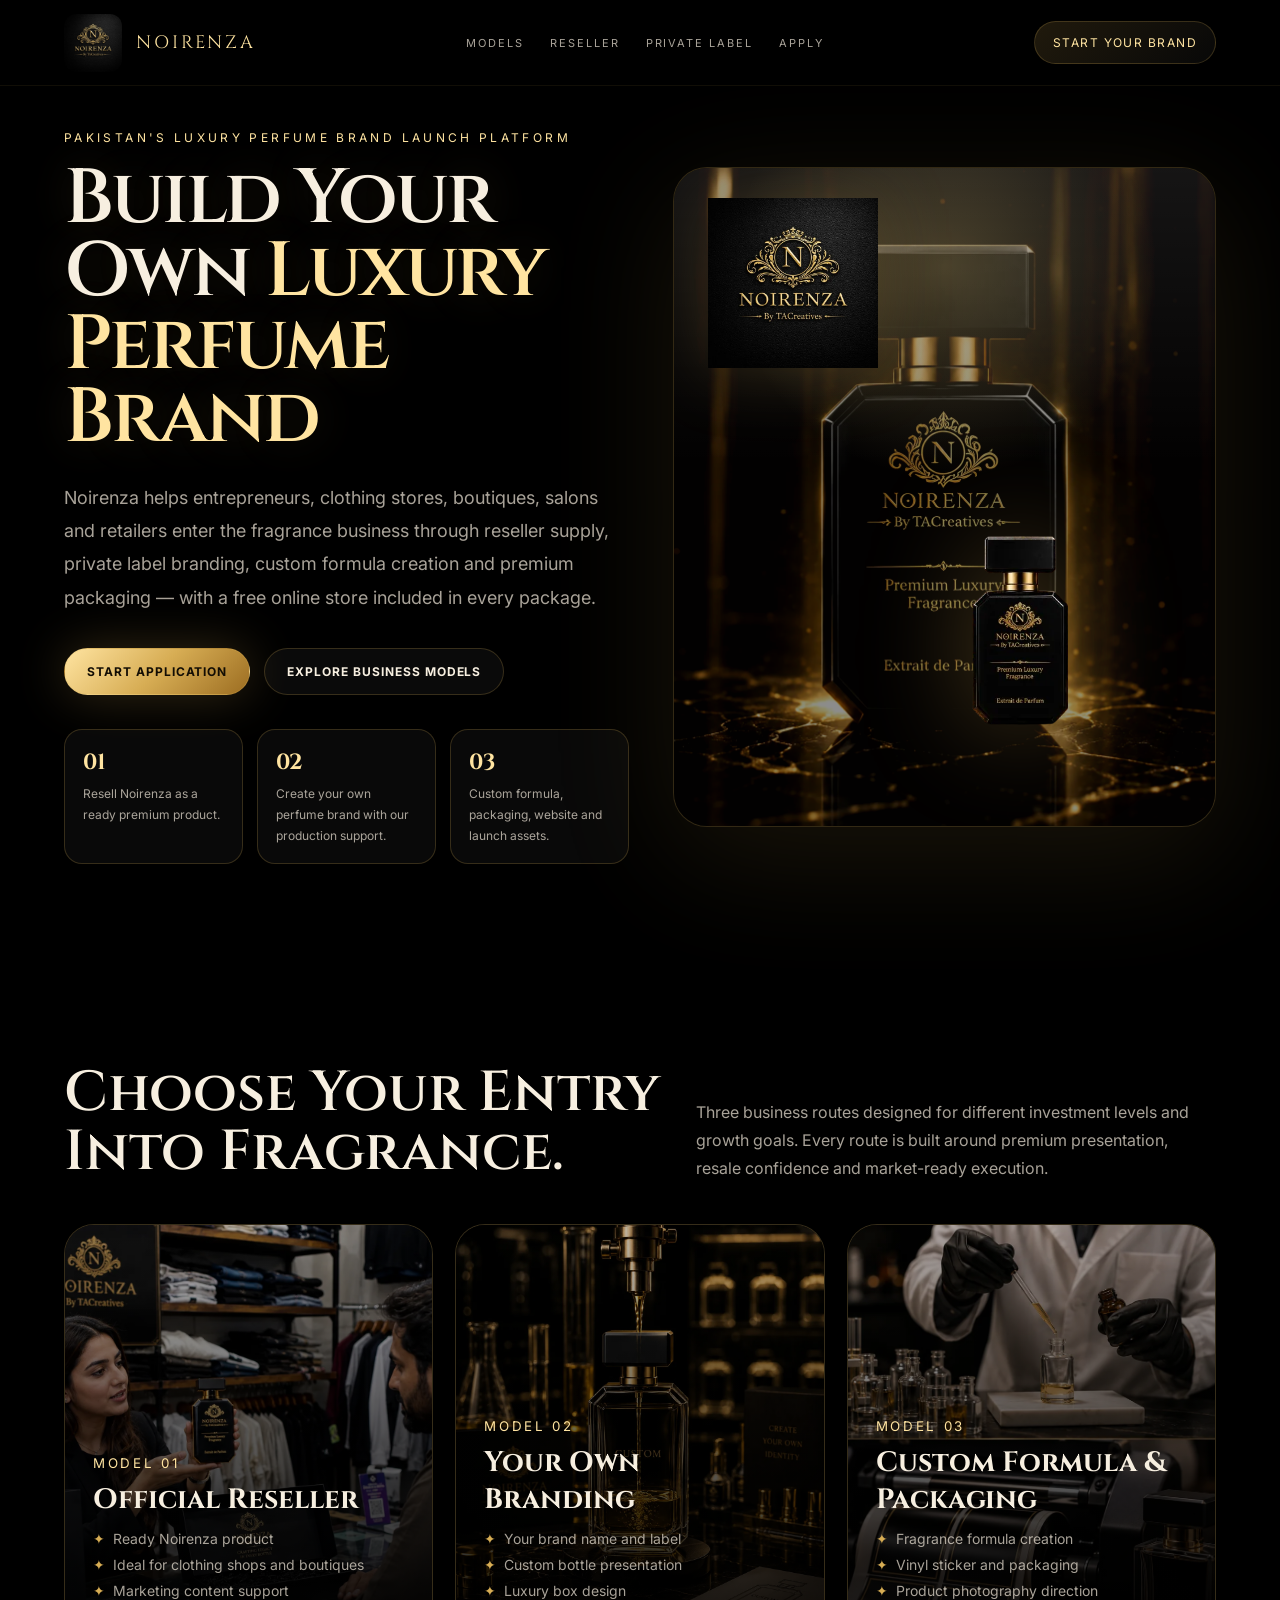
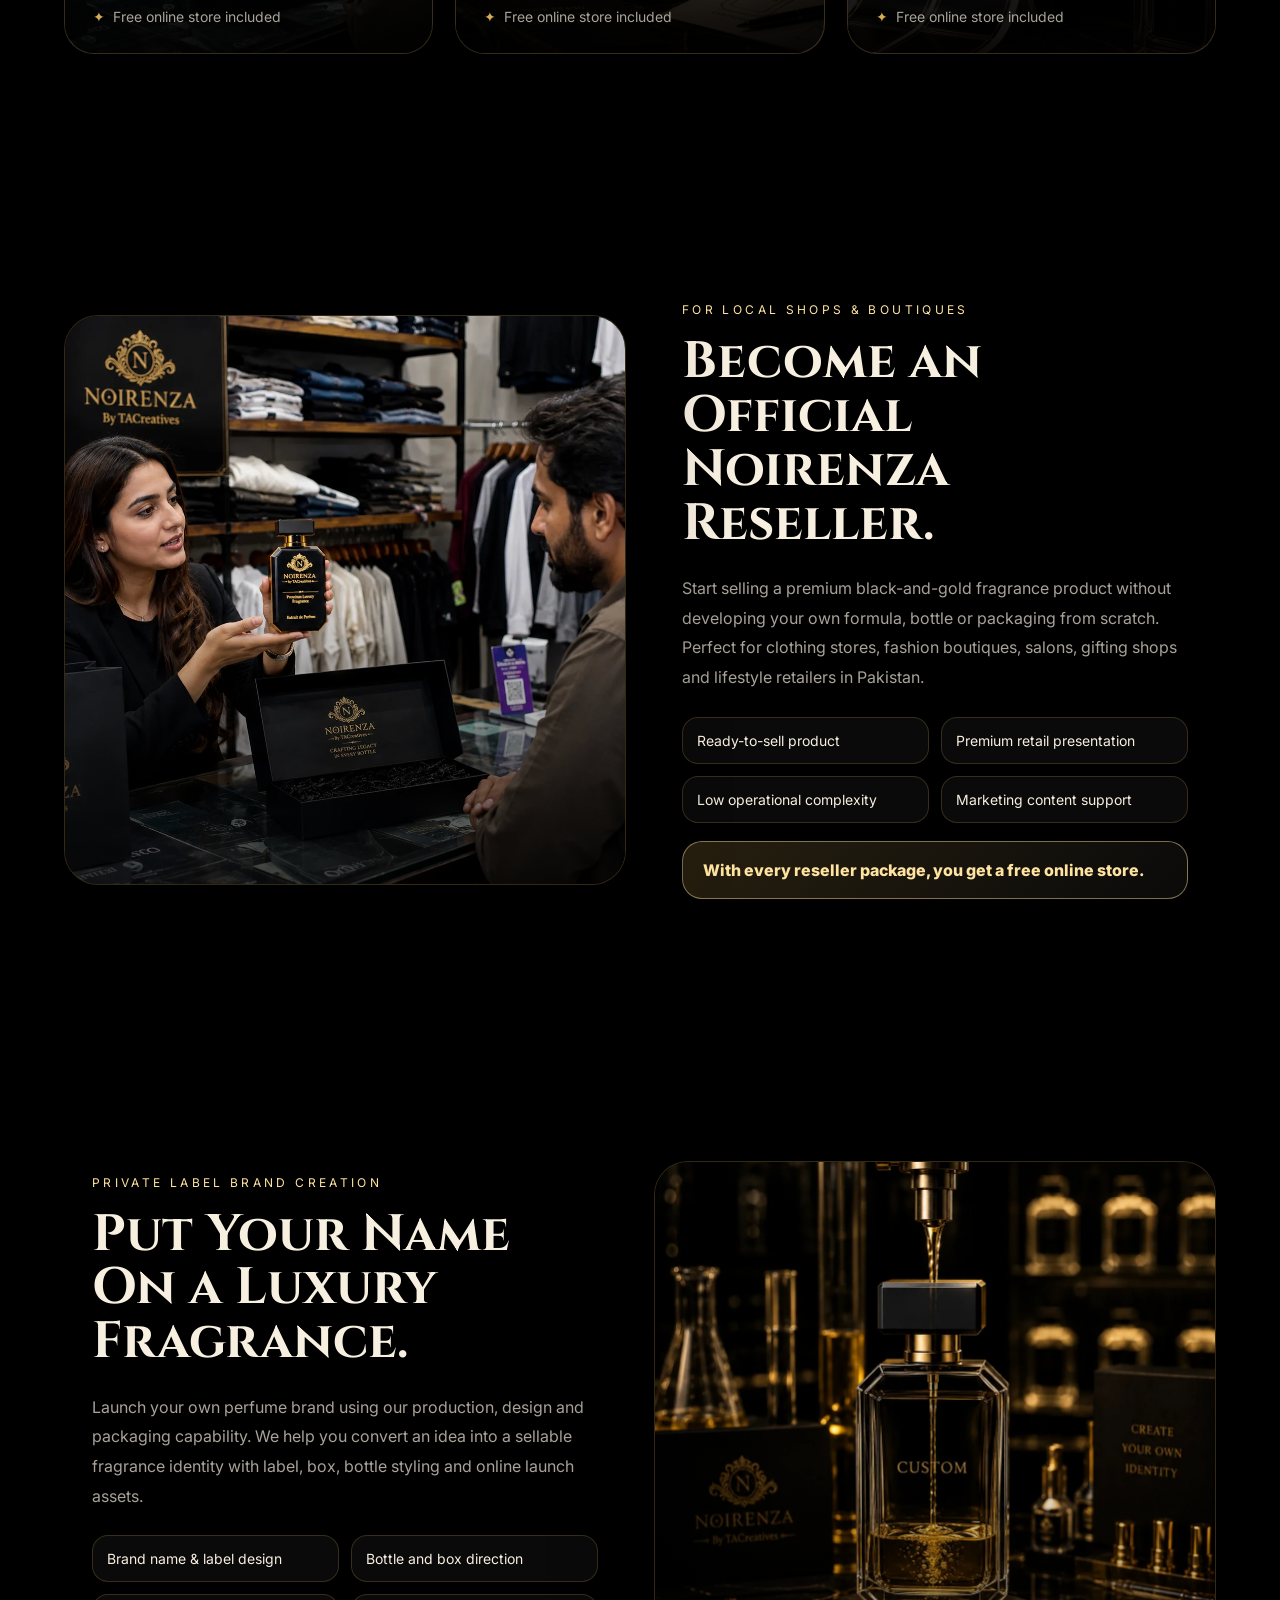
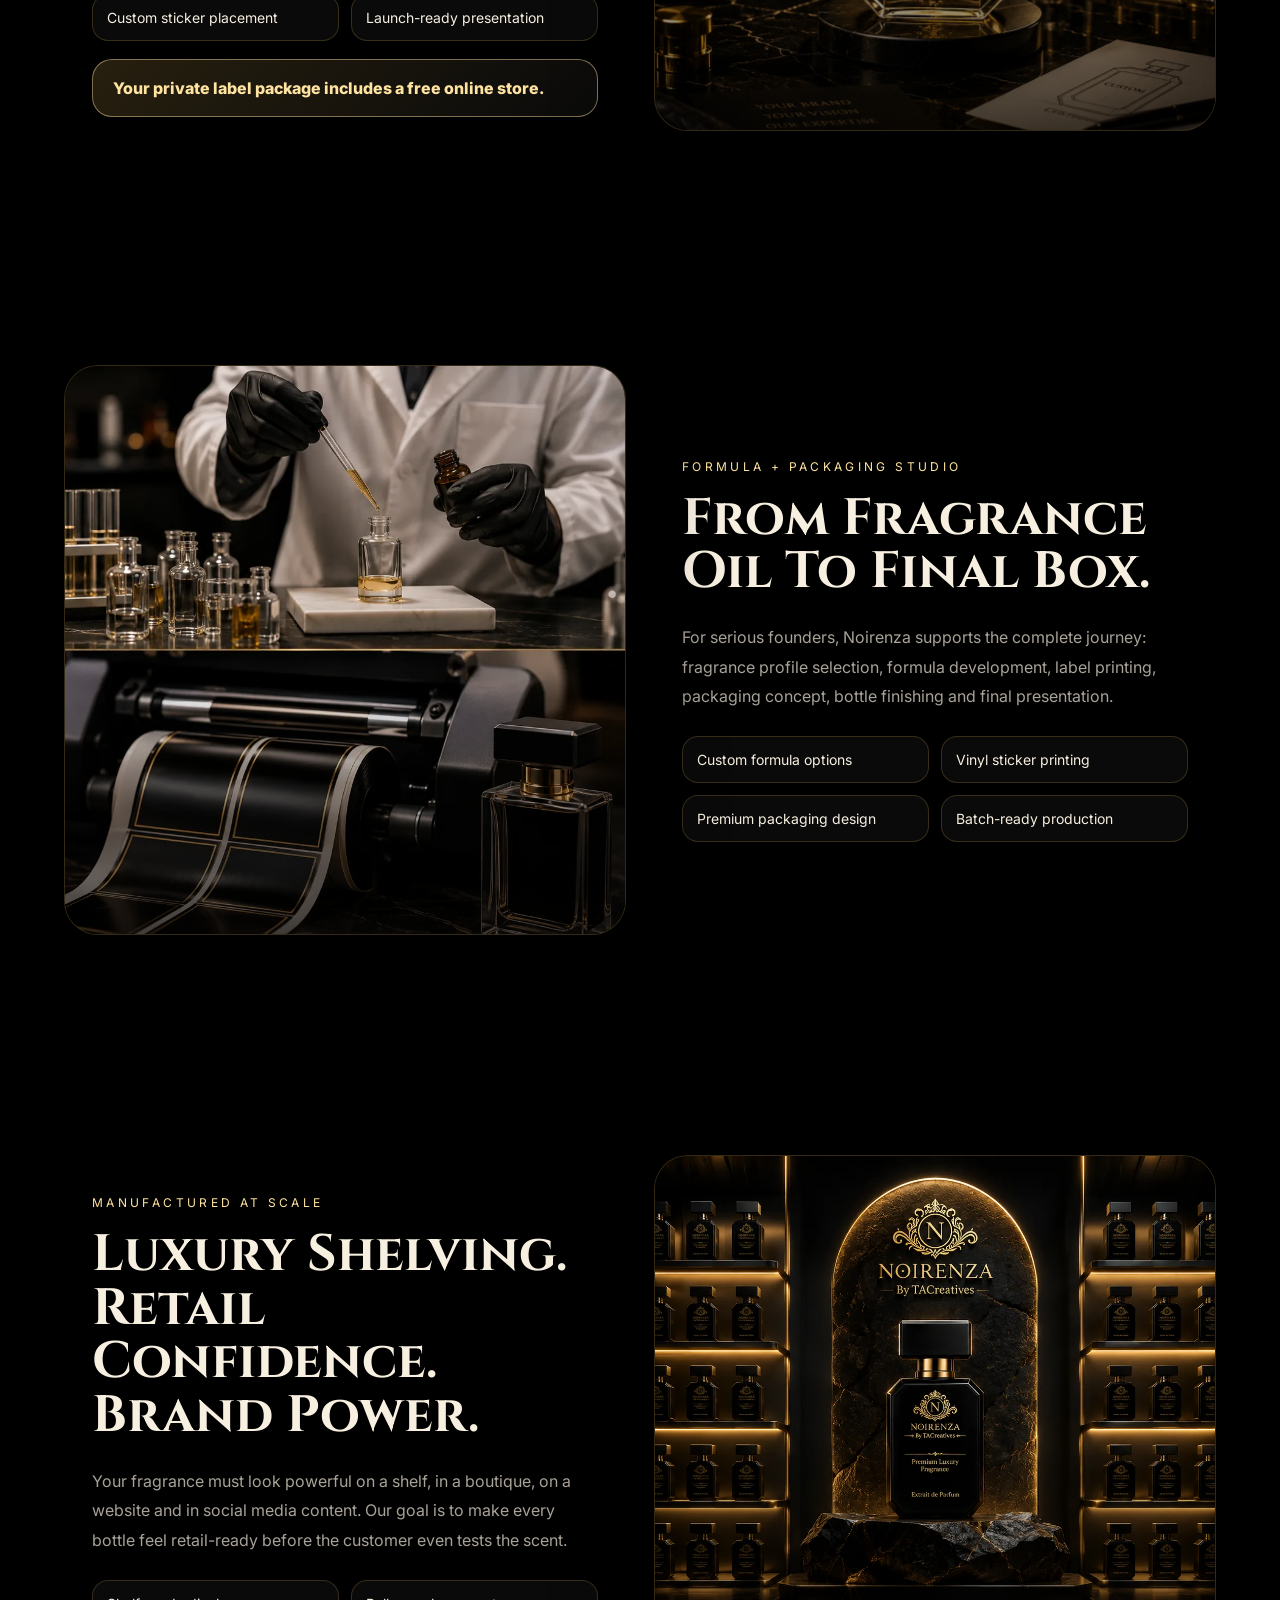
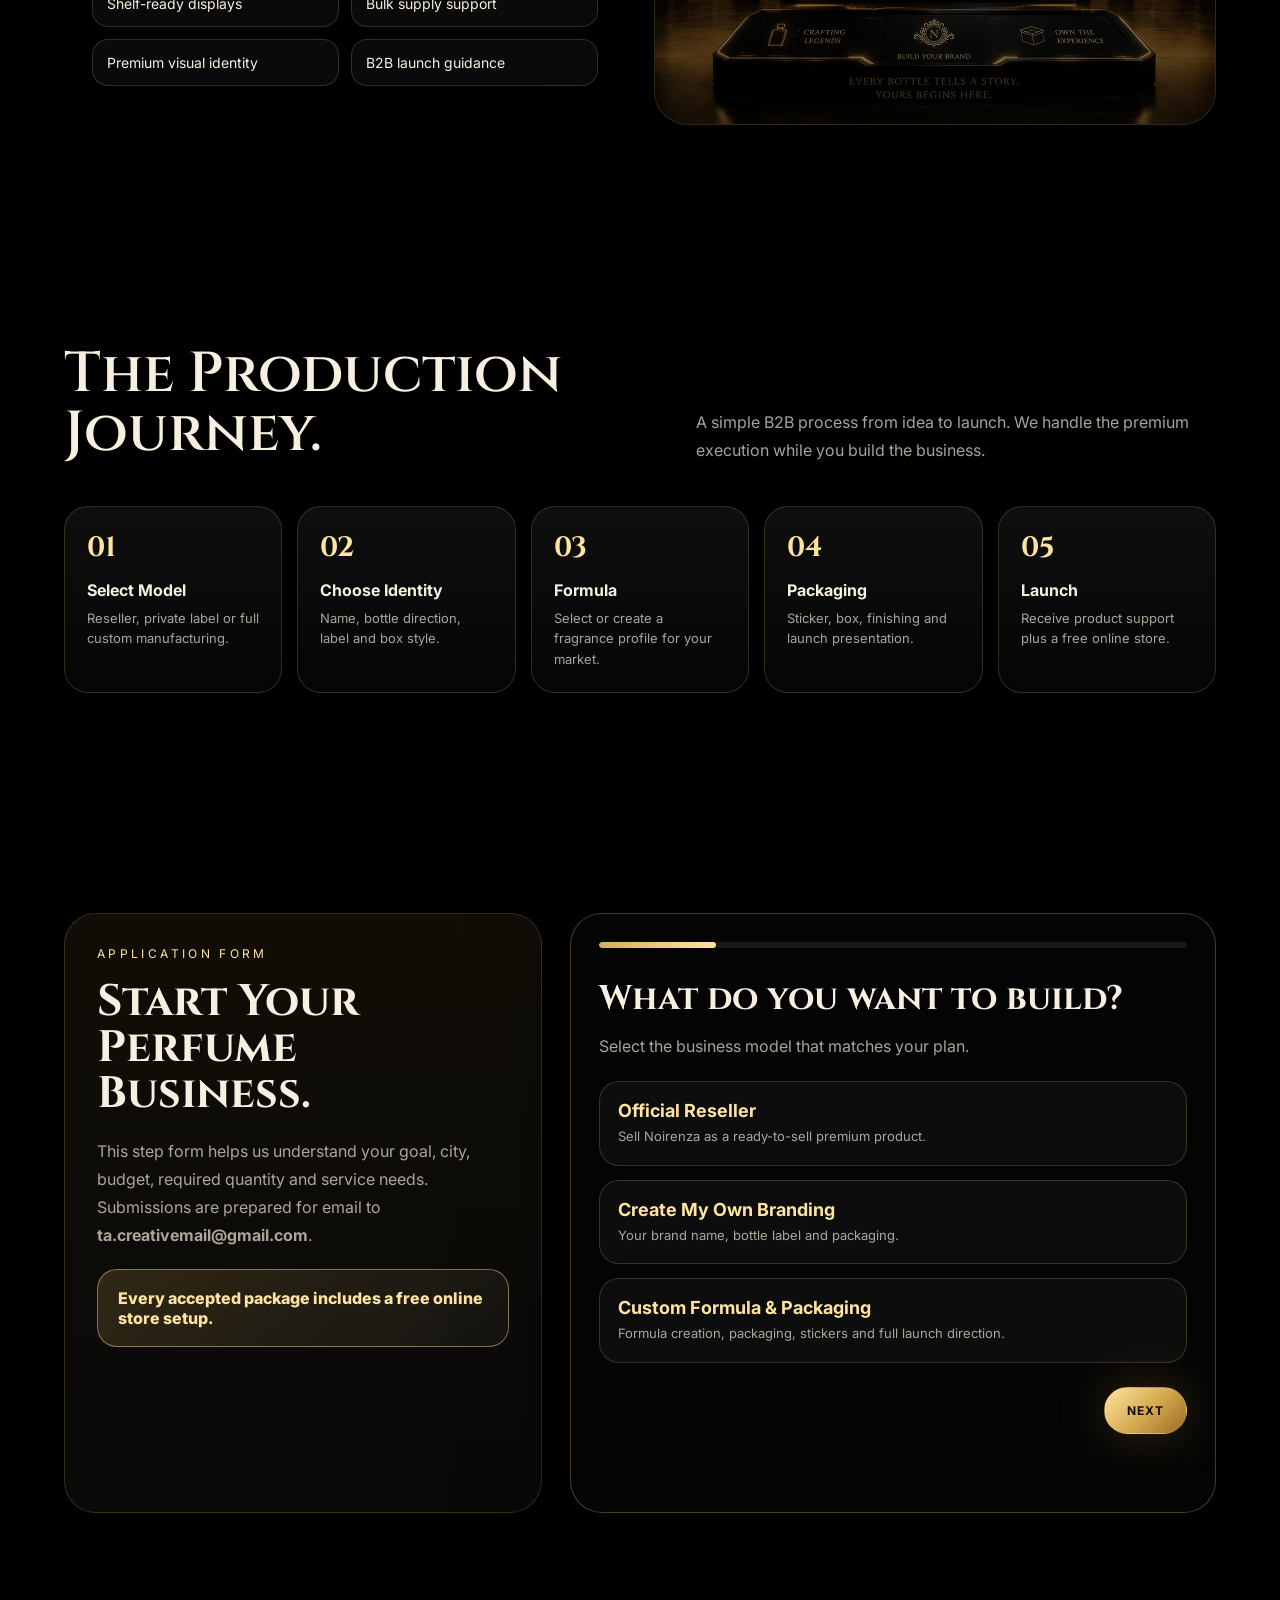
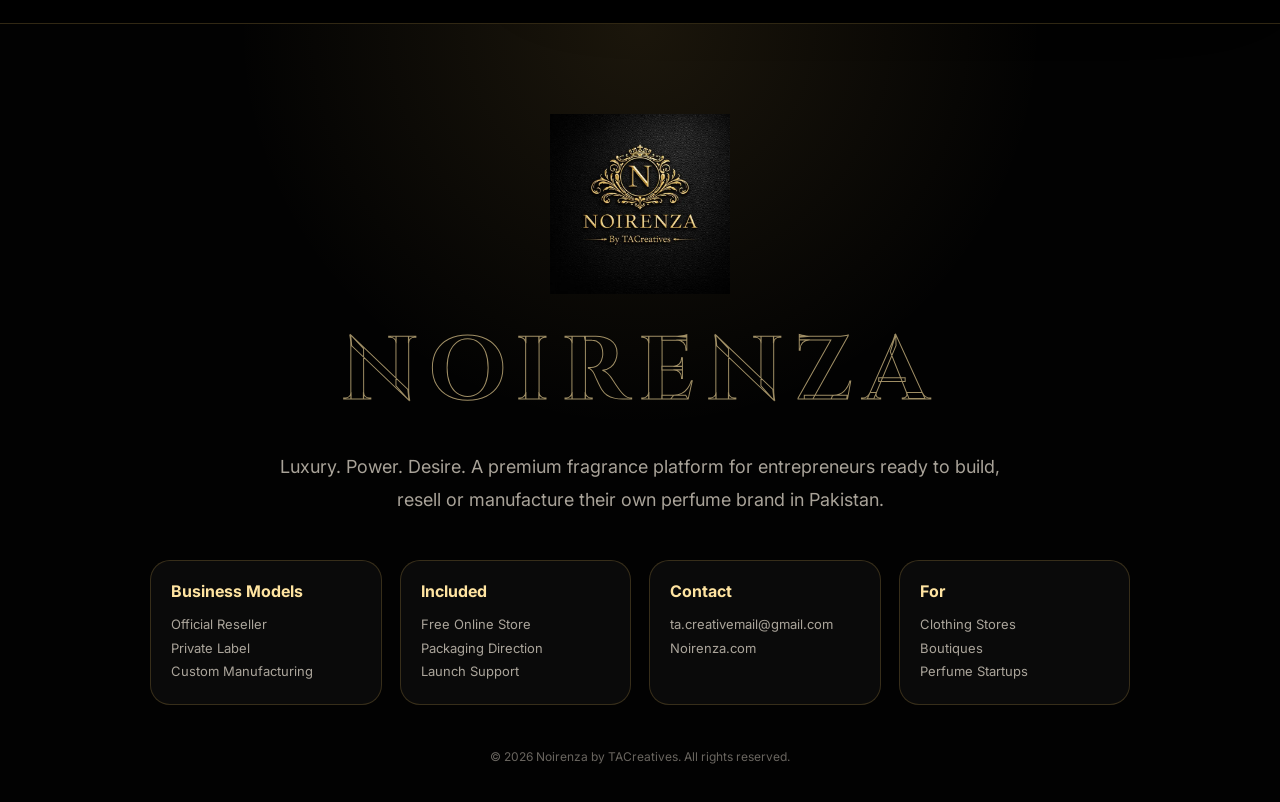
==== index.html @ 75ef3c67 "Add files via upload" ====
<!DOCTYPE html>
<html lang="en">
<head>
<meta charset="UTF-8" />
<meta name="viewport" content="width=device-width, initial-scale=1.0" />
<title>Noirenza — Build Your Luxury Perfume Brand</title>
<link rel="preconnect" href="https://fonts.googleapis.com">
<link rel="preconnect" href="https://fonts.gstatic.com" crossorigin>
<link href="https://fonts.googleapis.com/css2?family=Cinzel:wght@400;500;600;700&family=Inter:wght@300;400;500;600;700;800&display=swap" rel="stylesheet">
<link rel="stylesheet" href="assets/css/style.css">
</head>
<body>
<div class="particles" id="particles"></div>
<nav class="nav"><a class="brand" href="#top"><img src="assets/images/image-01.webp" alt="Noirenza logo"><span>NOIRENZA</span></a><div class="navlinks"><a href="#models">Models</a><a href="#reseller">Reseller</a><a href="#custom">Private Label</a><a href="#application">Apply</a></div><a class="navcta" href="#application">Start Your Brand</a></nav>
<main id="top">
<section class="hero">
  <div class="reveal"><div class="kicker">Pakistan's Luxury Perfume Brand Launch Platform</div><h1>Build Your Own <span class="gold">Luxury Perfume Brand</span></h1><p class="lead">Noirenza helps entrepreneurs, clothing stores, boutiques, salons and retailers enter the fragrance business through reseller supply, private label branding, custom formula creation and premium packaging — with a free online store included in every package.</p><div class="hero-actions"><a class="btn primary" href="#application">Start Application</a><a class="btn" href="#models">Explore Business Models</a></div><div class="badge-row"><div class="badge"><strong>01</strong><span>Resell Noirenza as a ready premium product.</span></div><div class="badge"><strong>02</strong><span>Create your own perfume brand with our production support.</span></div><div class="badge"><strong>03</strong><span>Custom formula, packaging, website and launch assets.</span></div></div></div>
  <div class="hero-card reveal"><img class="hero-bg" src="assets/images/image-02.webp" alt="Noirenza perfume cinematic background"><img class="hero-logo" src="assets/images/image-03.webp" alt="Noirenza logo"><img class="hero-bottle" src="assets/images/image-04.webp" alt="Transparent Noirenza bottle"></div>
</section>
<section id="models"><div class="section-title reveal"><h2>Choose Your Entry Into Fragrance.</h2><p>Three business routes designed for different investment levels and growth goals. Every route is built around premium presentation, resale confidence and market-ready execution.</p></div><div class="offer-grid">
  <article class="offer reveal"><img src="assets/images/image-05.webp" alt="Female reseller presenting Noirenza"><small>Model 01</small><h3>Official Reseller</h3><ul><li>Ready Noirenza product</li><li>Ideal for clothing shops and boutiques</li><li>Marketing content support</li><li>Free online store included</li></ul></article>
  <article class="offer reveal"><img src="assets/images/image-06.webp" alt="Custom perfume bottle filling"><small>Model 02</small><h3>Your Own Branding</h3><ul><li>Your brand name and label</li><li>Custom bottle presentation</li><li>Luxury box design</li><li>Free online store included</li></ul></article>
  <article class="offer reveal"><img src="assets/images/image-07.webp" alt="Perfume lab and sticker printing"><small>Model 03</small><h3>Custom Formula & Packaging</h3><ul><li>Fragrance formula creation</li><li>Vinyl sticker and packaging</li><li>Product photography direction</li><li>Free online store included</li></ul></article>
</div></section>
<section id="reseller" class="scene"><div class="visual reveal"><img src="assets/images/image-08.webp" alt="Reseller selling Noirenza to local clothing shop"></div><div class="copy reveal"><div class="kicker">For Local Shops & Boutiques</div><h2>Become an Official Noirenza Reseller.</h2><p>Start selling a premium black-and-gold fragrance product without developing your own formula, bottle or packaging from scratch. Perfect for clothing stores, fashion boutiques, salons, gifting shops and lifestyle retailers in Pakistan.</p><div class="feature-list"><div class="feature">Ready-to-sell product</div><div class="feature">Premium retail presentation</div><div class="feature">Low operational complexity</div><div class="feature">Marketing content support</div></div><div class="free-store">With every reseller package, you get a free online store.</div></div></section>
<section id="custom" class="scene"><div class="copy reveal"><div class="kicker">Private Label Brand Creation</div><h2>Put Your Name On a Luxury Fragrance.</h2><p>Launch your own perfume brand using our production, design and packaging capability. We help you convert an idea into a sellable fragrance identity with label, box, bottle styling and online launch assets.</p><div class="feature-list"><div class="feature">Brand name & label design</div><div class="feature">Bottle and box direction</div><div class="feature">Custom sticker placement</div><div class="feature">Launch-ready presentation</div></div><div class="free-store">Your private label package includes a free online store.</div></div><div class="visual reveal"><img src="assets/images/image-09.webp" alt="Empty custom bottle filling"></div></section>
<section class="scene"><div class="visual reveal"><img src="assets/images/image-10.webp" alt="Lab and sticker printing process without text"></div><div class="copy reveal"><div class="kicker">Formula + Packaging Studio</div><h2>From Fragrance Oil To Final Box.</h2><p>For serious founders, Noirenza supports the complete journey: fragrance profile selection, formula development, label printing, packaging concept, bottle finishing and final presentation.</p><div class="feature-list"><div class="feature">Custom formula options</div><div class="feature">Vinyl sticker printing</div><div class="feature">Premium packaging design</div><div class="feature">Batch-ready production</div></div></div></section>
<section class="scene"><div class="copy reveal"><div class="kicker">Manufactured At Scale</div><h2>Luxury Shelving. Retail Confidence. Brand Power.</h2><p>Your fragrance must look powerful on a shelf, in a boutique, on a website and in social media content. Our goal is to make every bottle feel retail-ready before the customer even tests the scent.</p><div class="feature-list"><div class="feature">Shelf-ready displays</div><div class="feature">Bulk supply support</div><div class="feature">Premium visual identity</div><div class="feature">B2B launch guidance</div></div></div><div class="visual reveal"><img src="assets/images/image-11.webp" alt="Noirenza bottles on luxury shelf"></div></section>
<section><div class="section-title reveal"><h2>The Production Journey.</h2><p>A simple B2B process from idea to launch. We handle the premium execution while you build the business.</p></div><div class="process"><div class="step reveal"><b>01</b><h4>Select Model</h4><p>Reseller, private label or full custom manufacturing.</p></div><div class="step reveal"><b>02</b><h4>Choose Identity</h4><p>Name, bottle direction, label and box style.</p></div><div class="step reveal"><b>03</b><h4>Formula</h4><p>Select or create a fragrance profile for your market.</p></div><div class="step reveal"><b>04</b><h4>Packaging</h4><p>Sticker, box, finishing and launch presentation.</p></div><div class="step reveal"><b>05</b><h4>Launch</h4><p>Receive product support plus a free online store.</p></div></div></section>
<section id="application"><div class="form-wrap"><div class="form-intro reveal"><div class="kicker">Application Form</div><h2>Start Your Perfume Business.</h2><p>This step form helps us understand your goal, city, budget, required quantity and service needs. Submissions are prepared for email to <b>ta.creativemail@gmail.com</b>.</p><div class="free-store">Every accepted package includes a free online store setup.</div></div><form class="form-box reveal" id="stepForm"><div class="progress"><div class="bar" id="bar"></div></div>
  <div class="q active" data-step="0"><h3>What do you want to build?</h3><p>Select the business model that matches your plan.</p><div class="choices" data-name="Business Model"><div class="choice"><strong>Official Reseller</strong><span>Sell Noirenza as a ready-to-sell premium product.</span></div><div class="choice"><strong>Create My Own Branding</strong><span>Your brand name, bottle label and packaging.</span></div><div class="choice"><strong>Custom Formula & Packaging</strong><span>Formula creation, packaging, stickers and full launch direction.</span></div></div></div>
  <div class="q" data-step="1"><h3>Your Business Details</h3><p>Tell us who you are and where you want to launch.</p><div class="fields"><div class="field"><label>Your Name</label><input name="Name" required></div><div class="field"><label>Phone / WhatsApp</label><input name="Phone" required></div><div class="field"><label>City</label><input name="City" placeholder="Karachi, Lahore, Islamabad..."></div><div class="field"><label>Business Type</label><select name="Business Type"><option>Clothing Store</option><option>Boutique</option><option>Salon / Beauty Studio</option><option>Online Seller</option><option>New Startup</option><option>Other</option></select></div></div></div>
  <div class="q" data-step="2"><h3>Quantity & Budget</h3><p>This helps us suggest the right package and production route.</p><div class="fields"><div class="field"><label>Expected Quantity</label><select name="Expected Quantity"><option>25 - 50 Bottles</option><option>50 - 100 Bottles</option><option>100 - 300 Bottles</option><option>300 - 500 Bottles</option><option>500+ Bottles</option></select></div><div class="field"><label>Budget Range</label><select name="Budget Range"><option>Under PKR 50,000</option><option>PKR 50,000 - 150,000</option><option>PKR 150,000 - 300,000</option><option>PKR 300,000 - 500,000</option><option>PKR 500,000+</option></select></div></div></div>
  <div class="q" data-step="3"><h3>What services do you need?</h3><p>Select the support required for your launch.</p><div class="choices multi" data-name="Services Needed"><div class="choice"><strong>Fragrance Formula</strong><span>Need formula or scent selection.</span></div><div class="choice"><strong>Custom Packaging</strong><span>Box, sticker, label and finishing.</span></div><div class="choice"><strong>Product Photography</strong><span>Premium images for online selling.</span></div><div class="choice"><strong>Free Online Store</strong><span>Included with every package.</span></div><div class="choice"><strong>Marketing Support</strong><span>Social media creatives and launch strategy.</span></div></div></div>
  <div class="q" data-step="4"><h3>Final Notes</h3><p>Anything specific you want us to know?</p><div class="fields"><div class="field full"><label>Email Address</label><input type="email" name="Email"></div><div class="field full"><label>Message</label><textarea name="Message" placeholder="Tell us about your idea, shop, brand name, preferred fragrance style or launch timeline..."></textarea></div></div></div>
  <div class="form-actions"><button type="button" class="btn" id="prev">Back</button><button type="button" class="btn primary" id="next">Next</button><button type="submit" class="btn primary hidden" id="submit">Send Application</button></div>
</form></div></section>
</main>
<footer class="footer"><img class="footer-logo" src="assets/images/image-12.webp" alt="Noirenza logo"><h2>NOIRENZA</h2><p class="lead" style="margin:18px auto 0;max-width:720px">Luxury. Power. Desire. A premium fragrance platform for entrepreneurs ready to build, resell or manufacture their own perfume brand in Pakistan.</p><div class="foot-grid"><div class="foot-card"><h4>Business Models</h4><a>Official Reseller</a><a>Private Label</a><a>Custom Manufacturing</a></div><div class="foot-card"><h4>Included</h4><p>Free Online Store</p><p>Packaging Direction</p><p>Launch Support</p></div><div class="foot-card"><h4>Contact</h4><p>ta.creativemail@gmail.com</p><p>Noirenza.com</p></div><div class="foot-card"><h4>For</h4><p>Clothing Stores</p><p>Boutiques</p><p>Perfume Startups</p></div></div><div class="copyright">© 2026 Noirenza by TACreatives. All rights reserved.</div></footer>
<script src="assets/js/main.js"></script>
</body></html>
---- assets/css/style.css ----
:root{--black:#030303;--soft:#0a0908;--panel:rgba(14,12,9,.72);--gold:#d7ad54;--gold2:#ffe4a1;--bronze:#7f5a1e;--text:#f7efe0;--muted:rgba(247,239,224,.68);--line:rgba(215,173,84,.22);--glass:rgba(255,255,255,.06);--fontHead:'Cinzel',serif;--font:'Inter',sans-serif;}
*{box-sizing:border-box;margin:0;padding:0}html{scroll-behavior:smooth;background:#000}body{font-family:var(--font);background:#000;color:var(--text);overflow-x:hidden}a{color:inherit;text-decoration:none}img{max-width:100%;display:block}button,input,select,textarea{font-family:inherit}
body:before{content:"";position:fixed;inset:0;z-index:-3;background:radial-gradient(circle at 80% 5%,rgba(215,173,84,.18),transparent 32%),radial-gradient(circle at 20% 20%,rgba(255,214,130,.08),transparent 28%),#000}
body:after{content:"";position:fixed;inset:0;z-index:-2;opacity:.28;background-image:linear-gradient(rgba(255,255,255,.025) 1px,transparent 1px),linear-gradient(90deg,rgba(255,255,255,.025) 1px,transparent 1px);background-size:70px 70px;mask-image:radial-gradient(circle at center,#000,transparent 80%)}
.particles{position:fixed;inset:0;z-index:-1;pointer-events:none;overflow:hidden}.particle{position:absolute;width:2px;height:2px;border-radius:50%;background:var(--gold2);box-shadow:0 0 14px var(--gold);animation:float linear infinite;opacity:.75}@keyframes float{from{transform:translateY(105vh) scale(.6)}to{transform:translateY(-10vh) scale(1.4)}}
.nav{position:fixed;inset:0 0 auto 0;z-index:50;height:86px;padding:16px 5vw;display:flex;align-items:center;justify-content:space-between;background:linear-gradient(to bottom,rgba(0,0,0,.78),transparent);backdrop-filter:blur(8px);border-bottom:1px solid rgba(215,173,84,.08)}.brand{display:flex;align-items:center;gap:14px}.brand img{width:58px;height:58px;object-fit:contain;border-radius:12px}.brand span{font-family:var(--fontHead);letter-spacing:.16em;font-size:18px;color:var(--gold2)}.navlinks{display:flex;gap:26px;font-size:11px;text-transform:uppercase;letter-spacing:.18em;color:var(--muted)}.navlinks a:hover{color:var(--gold2)}.navcta{padding:13px 18px;border:1px solid var(--line);border-radius:999px;background:linear-gradient(135deg,rgba(215,173,84,.15),rgba(255,255,255,.03));font-size:12px;text-transform:uppercase;letter-spacing:.12em;color:var(--gold2)}
.hero{min-height:100vh;padding:130px 5vw 90px;display:grid;grid-template-columns:1.02fr .98fr;align-items:center;gap:44px;position:relative}.kicker{color:var(--gold2);font-size:12px;letter-spacing:.28em;text-transform:uppercase;margin-bottom:18px}h1{font-family:var(--fontHead);font-size:clamp(42px,6vw,92px);line-height:.95;letter-spacing:-.04em;font-weight:600;text-shadow:0 0 45px rgba(215,173,84,.16)}.gold{color:var(--gold2)}.lead{max-width:680px;margin-top:26px;color:var(--muted);font-size:18px;line-height:1.85}.hero-actions{display:flex;gap:14px;flex-wrap:wrap;margin-top:34px}.btn{border:1px solid var(--line);border-radius:999px;padding:15px 22px;background:rgba(255,255,255,.04);color:var(--text);font-weight:700;letter-spacing:.08em;text-transform:uppercase;font-size:12px;cursor:pointer;transition:.35s}.btn.primary{background:linear-gradient(135deg,var(--gold2),var(--gold),#9c6d21);color:#120d04;box-shadow:0 0 50px rgba(215,173,84,.25)}.btn:hover{transform:translateY(-3px);box-shadow:0 18px 48px rgba(0,0,0,.35)}.hero-card{position:relative;min-height:660px;border:1px solid var(--line);border-radius:34px;overflow:hidden;background:#050403;box-shadow:0 30px 130px rgba(215,173,84,.12)}.hero-card:before{content:"";position:absolute;inset:-1px;background:radial-gradient(circle at 50% 15%,rgba(255,220,130,.24),transparent 34%),linear-gradient(180deg,rgba(255,255,255,.08),transparent 45%);z-index:1;pointer-events:none}.hero-bg{position:absolute;inset:0;width:100%;height:100%;object-fit:cover;opacity:.54;filter:saturate(1.1) contrast(1.06)}.hero-bottle{position:absolute;right:7%;bottom:1%;width:min(58%,440px);filter:drop-shadow(0 0 54px rgba(215,173,84,.35));animation:bottle 5s ease-in-out infinite;z-index:2}@keyframes bottle{50%{transform:translateY(-16px) rotate(-1deg)}}.hero-logo{position:absolute;left:34px;top:30px;width:170px;z-index:2;filter:drop-shadow(0 0 35px rgba(215,173,84,.22))}.badge-row{display:grid;grid-template-columns:repeat(3,1fr);gap:14px;margin-top:34px;max-width:760px}.badge{border:1px solid var(--line);border-radius:18px;padding:18px;background:rgba(255,255,255,.035)}.badge strong{display:block;color:var(--gold2);font-family:var(--fontHead);font-size:22px;margin-bottom:5px}.badge span{font-size:12px;color:var(--muted);line-height:1.5}
section{padding:110px 5vw}.section-title{display:flex;justify-content:space-between;gap:28px;align-items:flex-end;margin-bottom:42px}.section-title h2{font-family:var(--fontHead);font-size:clamp(32px,4.4vw,64px);line-height:1.05;font-weight:600}.section-title p{max-width:520px;color:var(--muted);line-height:1.75}
.offer-grid{display:grid;grid-template-columns:repeat(3,1fr);gap:22px}.offer{position:relative;border:1px solid var(--line);border-radius:30px;min-height:430px;overflow:hidden;background:rgba(255,255,255,.035);padding:28px;display:flex;flex-direction:column;justify-content:flex-end;isolation:isolate}.offer:before{content:"";position:absolute;inset:0;background:linear-gradient(to top,rgba(0,0,0,.95),rgba(0,0,0,.25));z-index:-1}.offer img{position:absolute;inset:0;width:100%;height:100%;object-fit:cover;z-index:-2;transition:transform .8s ease}.offer:hover img{transform:scale(1.08)}.offer small{color:var(--gold2);letter-spacing:.2em;text-transform:uppercase}.offer h3{font-family:var(--fontHead);font-size:28px;margin:10px 0 12px}.offer ul{list-style:none;display:grid;gap:9px;color:var(--muted);font-size:14px}.offer li:before{content:'✦';color:var(--gold);margin-right:8px}
.scene{display:grid;grid-template-columns:1fr 1fr;gap:28px;align-items:center}.visual{position:relative;border:1px solid var(--line);border-radius:34px;overflow:hidden;min-height:570px;background:#050505;box-shadow:0 22px 90px rgba(0,0,0,.5)}.visual img{position:absolute;inset:0;width:100%;height:100%;object-fit:cover}.visual:after{content:"";position:absolute;inset:0;background:linear-gradient(to top,rgba(0,0,0,.7),transparent 50%)}.copy{padding:28px}.copy h2{font-family:var(--fontHead);font-size:clamp(32px,4vw,62px);line-height:1.05;margin-bottom:24px}.copy p{color:var(--muted);line-height:1.85;margin-bottom:24px;font-size:16px}.feature-list{display:grid;grid-template-columns:1fr 1fr;gap:12px}.feature{border:1px solid var(--line);border-radius:16px;padding:14px;background:rgba(255,255,255,.04);color:var(--text);font-size:14px}.free-store{margin-top:18px;padding:18px 20px;border:1px solid rgba(255,228,161,.45);border-radius:20px;background:linear-gradient(135deg,rgba(215,173,84,.18),rgba(255,255,255,.04));color:var(--gold2);font-weight:800}
.process{display:grid;grid-template-columns:repeat(5,1fr);gap:15px}.step{border:1px solid var(--line);border-radius:24px;padding:22px;background:linear-gradient(180deg,rgba(255,255,255,.06),rgba(255,255,255,.02));min-height:170px}.step b{font-family:var(--fontHead);color:var(--gold2);font-size:28px}.step h4{margin:14px 0 8px}.step p{color:var(--muted);font-size:13px;line-height:1.6}
.form-wrap{display:grid;grid-template-columns:.85fr 1.15fr;gap:28px;align-items:stretch}.form-intro{border:1px solid var(--line);border-radius:32px;padding:32px;background:linear-gradient(180deg,rgba(215,173,84,.08),rgba(255,255,255,.035))}.form-intro h2{font-family:var(--fontHead);font-size:44px;line-height:1.05}.form-intro p{color:var(--muted);line-height:1.75;margin:20px 0}.form-box{border:1px solid rgba(215,173,84,.32);border-radius:32px;padding:28px;background:rgba(5,5,5,.82);box-shadow:0 28px 100px rgba(0,0,0,.55);min-height:600px}.progress{height:6px;background:rgba(255,255,255,.08);border-radius:999px;margin-bottom:28px;overflow:hidden}.bar{height:100%;width:20%;background:linear-gradient(90deg,var(--gold),var(--gold2));border-radius:inherit;transition:.4s}.q{display:none;animation:fade .45s ease}.q.active{display:block}@keyframes fade{from{opacity:0;transform:translateY(14px)}to{opacity:1;transform:translateY(0)}}.q h3{font-family:var(--fontHead);font-size:34px;margin-bottom:12px}.q p{color:var(--muted);margin-bottom:22px;line-height:1.6}.choices{display:grid;gap:14px}.choice{border:1px solid var(--line);border-radius:20px;padding:18px;background:rgba(255,255,255,.04);cursor:pointer;transition:.3s}.choice:hover,.choice.selected{border-color:var(--gold2);background:rgba(215,173,84,.12);transform:translateX(4px)}.choice strong{display:block;font-size:18px;color:var(--gold2);margin-bottom:4px}.choice span{color:var(--muted);font-size:13px;line-height:1.5}.fields{display:grid;grid-template-columns:1fr 1fr;gap:14px}.field{display:flex;flex-direction:column;gap:8px}.field.full{grid-column:1/-1}label{font-size:12px;color:var(--gold2);letter-spacing:.1em;text-transform:uppercase}input,select,textarea{width:100%;border:1px solid var(--line);border-radius:16px;background:rgba(255,255,255,.055);color:var(--text);padding:15px;outline:none}textarea{min-height:120px;resize:vertical}select option{background:#070707}.form-actions{display:flex;justify-content:space-between;gap:12px;margin-top:24px}.hidden{display:none!important}
.footer{padding:90px 5vw 38px;border-top:1px solid var(--line);background:radial-gradient(circle at 50% 0%,rgba(215,173,84,.12),transparent 40%),#020202;text-align:center}.footer-logo{width:180px;margin:0 auto 18px}.footer h2{font-family:var(--fontHead);font-size:clamp(38px,7vw,100px);letter-spacing:.12em;color:transparent;-webkit-text-stroke:1px rgba(255,228,161,.62)}.foot-grid{display:grid;grid-template-columns:repeat(4,1fr);gap:18px;max-width:980px;margin:44px auto;text-align:left}.foot-card{border:1px solid var(--line);border-radius:20px;padding:20px;background:rgba(255,255,255,.035)}.foot-card h4{color:var(--gold2);margin-bottom:12px}.foot-card p,.foot-card a{display:block;color:var(--muted);font-size:13px;line-height:1.8}.copyright{color:rgba(247,239,224,.42);font-size:12px}
.reveal{opacity:0;transform:translateY(35px);transition:1s ease}.reveal.in{opacity:1;transform:none}@media(max-width:980px){.hero,.scene,.form-wrap{grid-template-columns:1fr}.hero-card{min-height:560px}.offer-grid,.process,.foot-grid{grid-template-columns:1fr 1fr}.navlinks{display:none}}@media(max-width:640px){.hero{padding-top:110px}.brand span{font-size:14px}.navcta{display:none}.badge-row,.offer-grid,.process,.feature-list,.fields,.foot-grid{grid-template-columns:1fr}section{padding:72px 5vw}.hero-card{min-height:440px;border-radius:24px}.hero-logo{width:120px}.hero-bottle{width:62%;right:4%}.visual{min-height:390px}.section-title{display:block}}
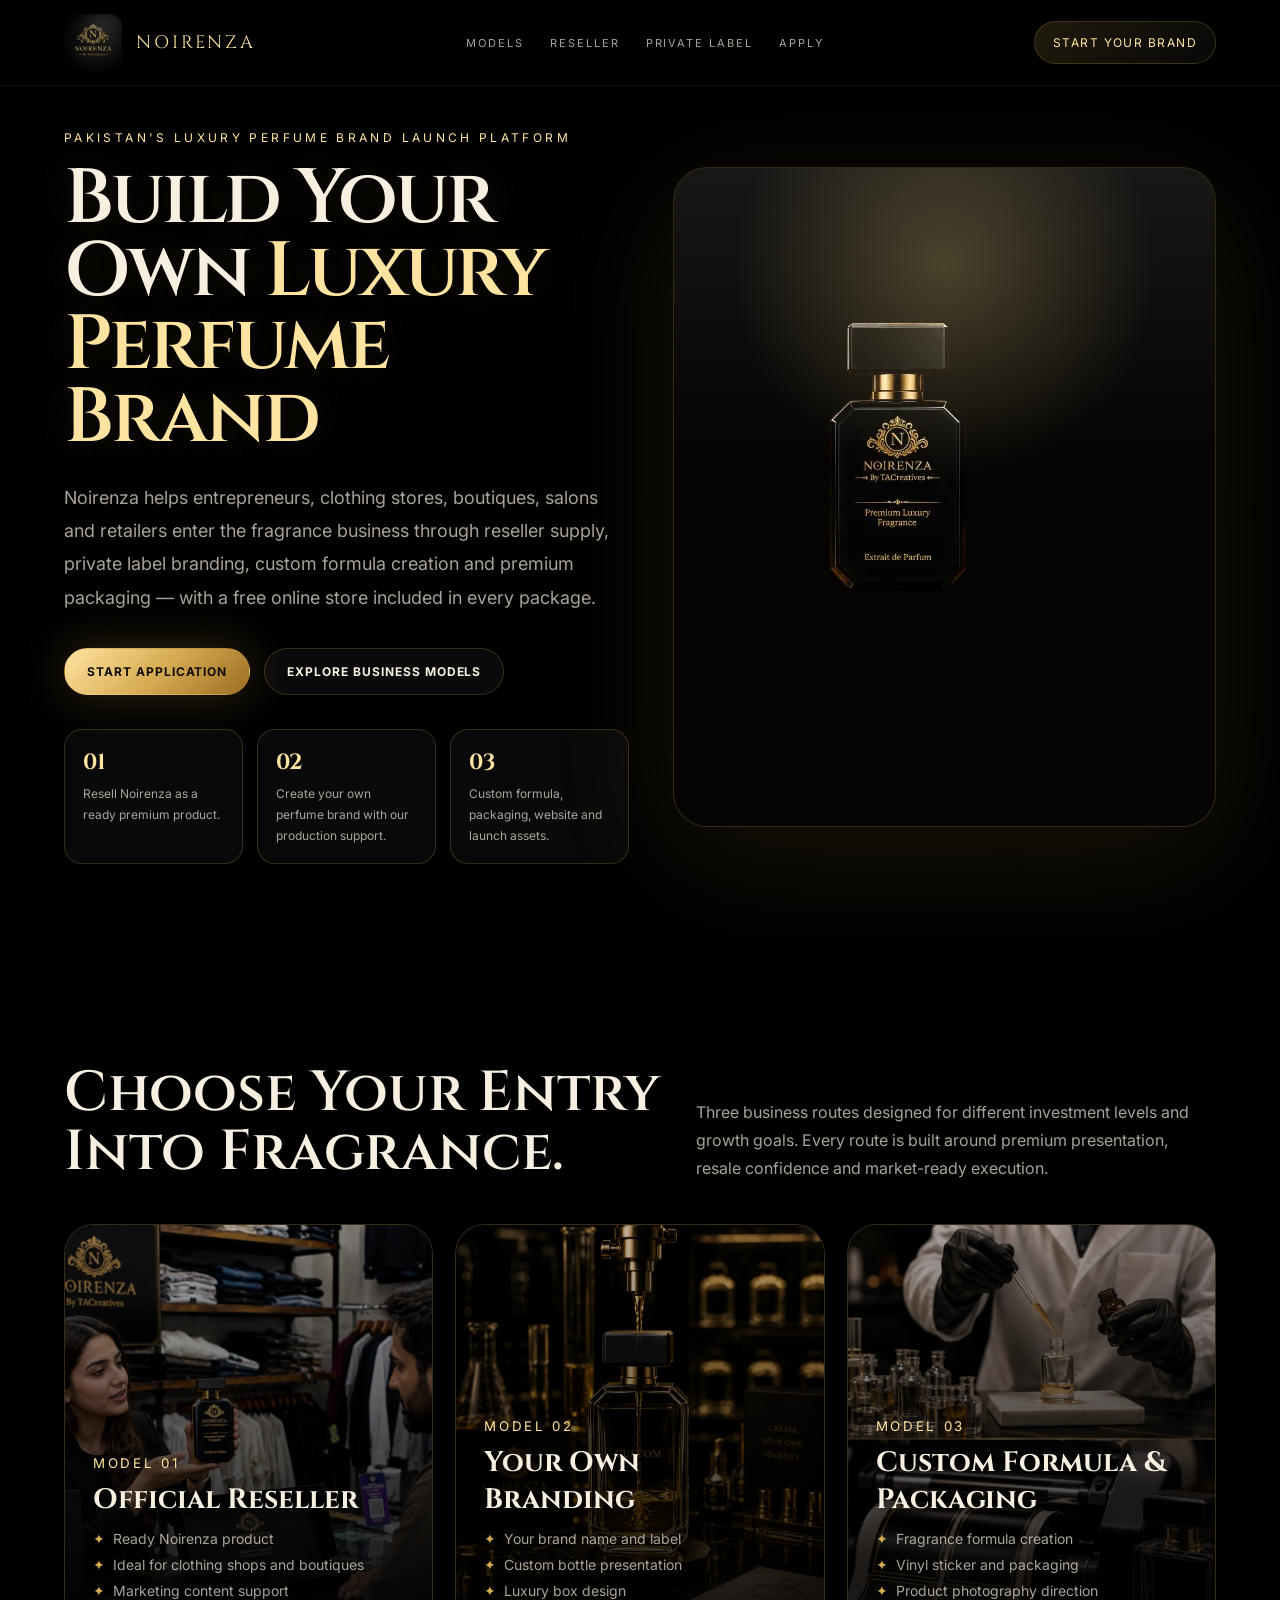
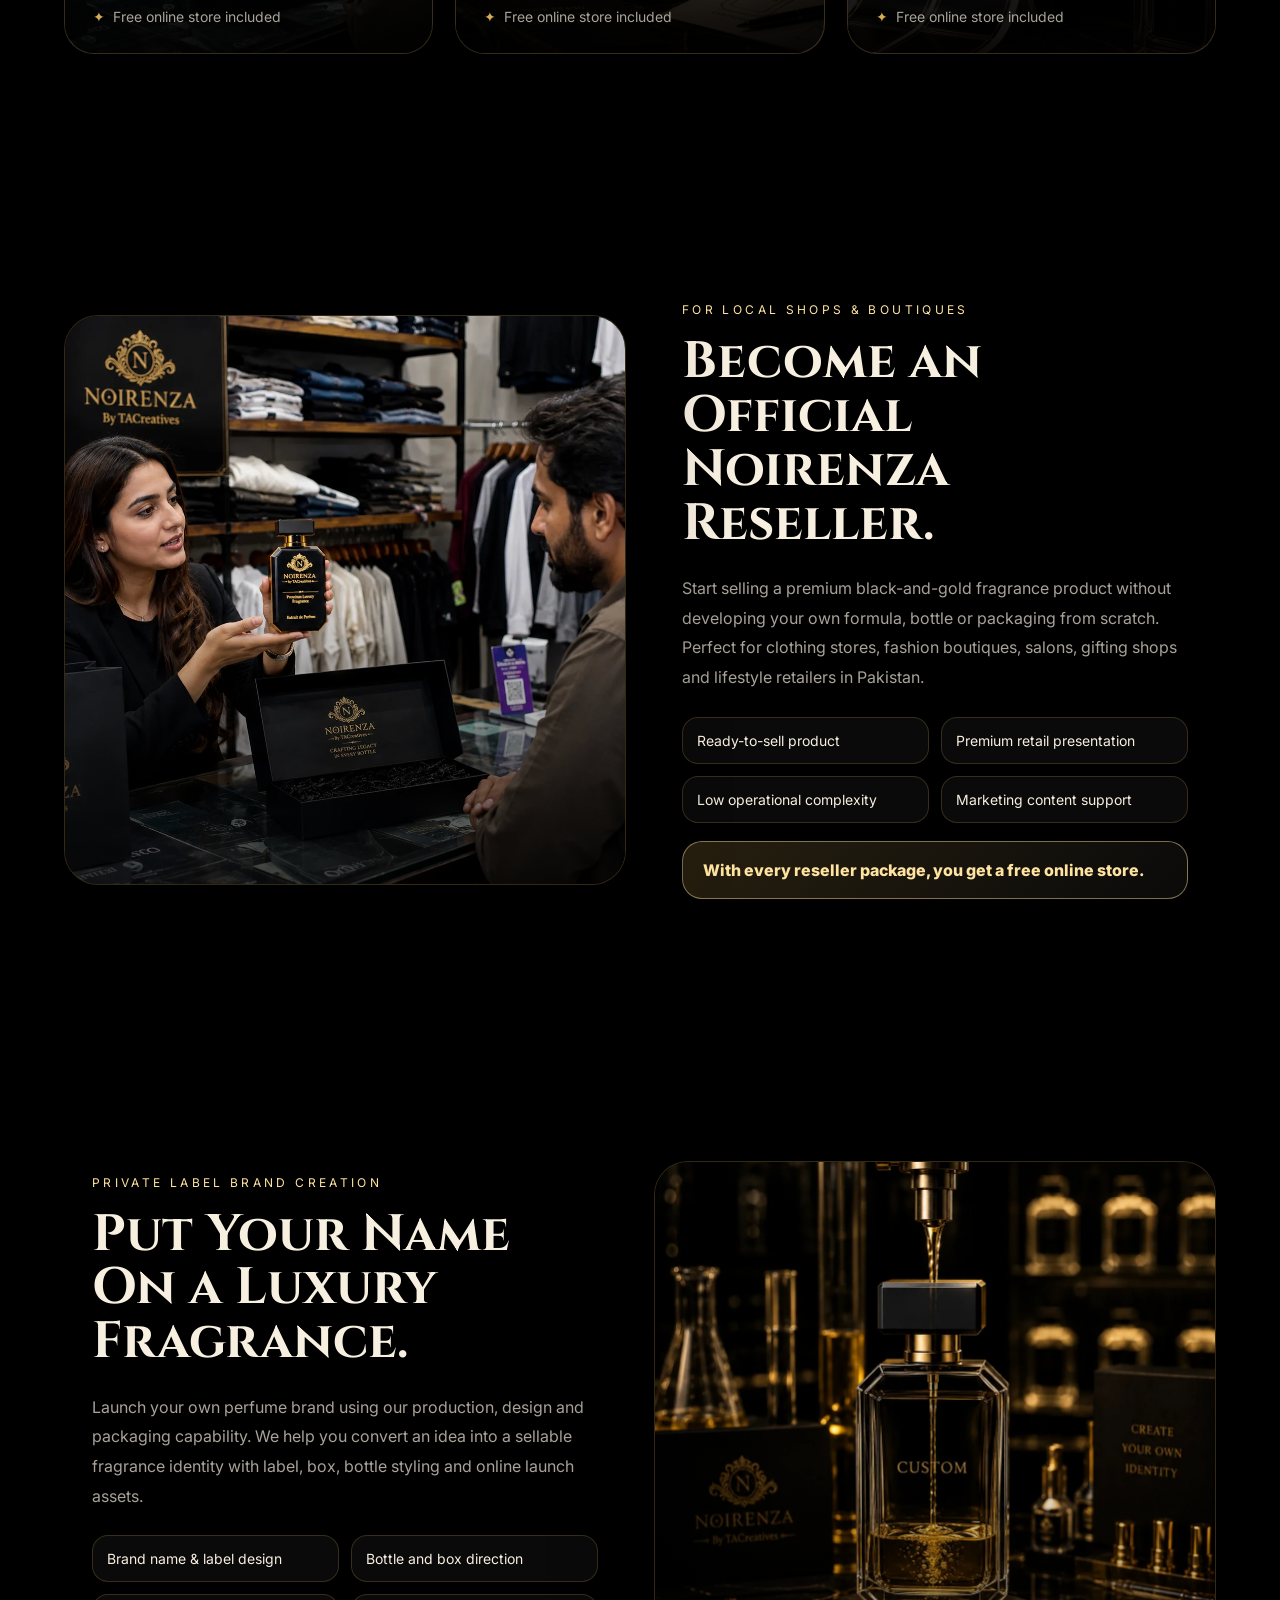
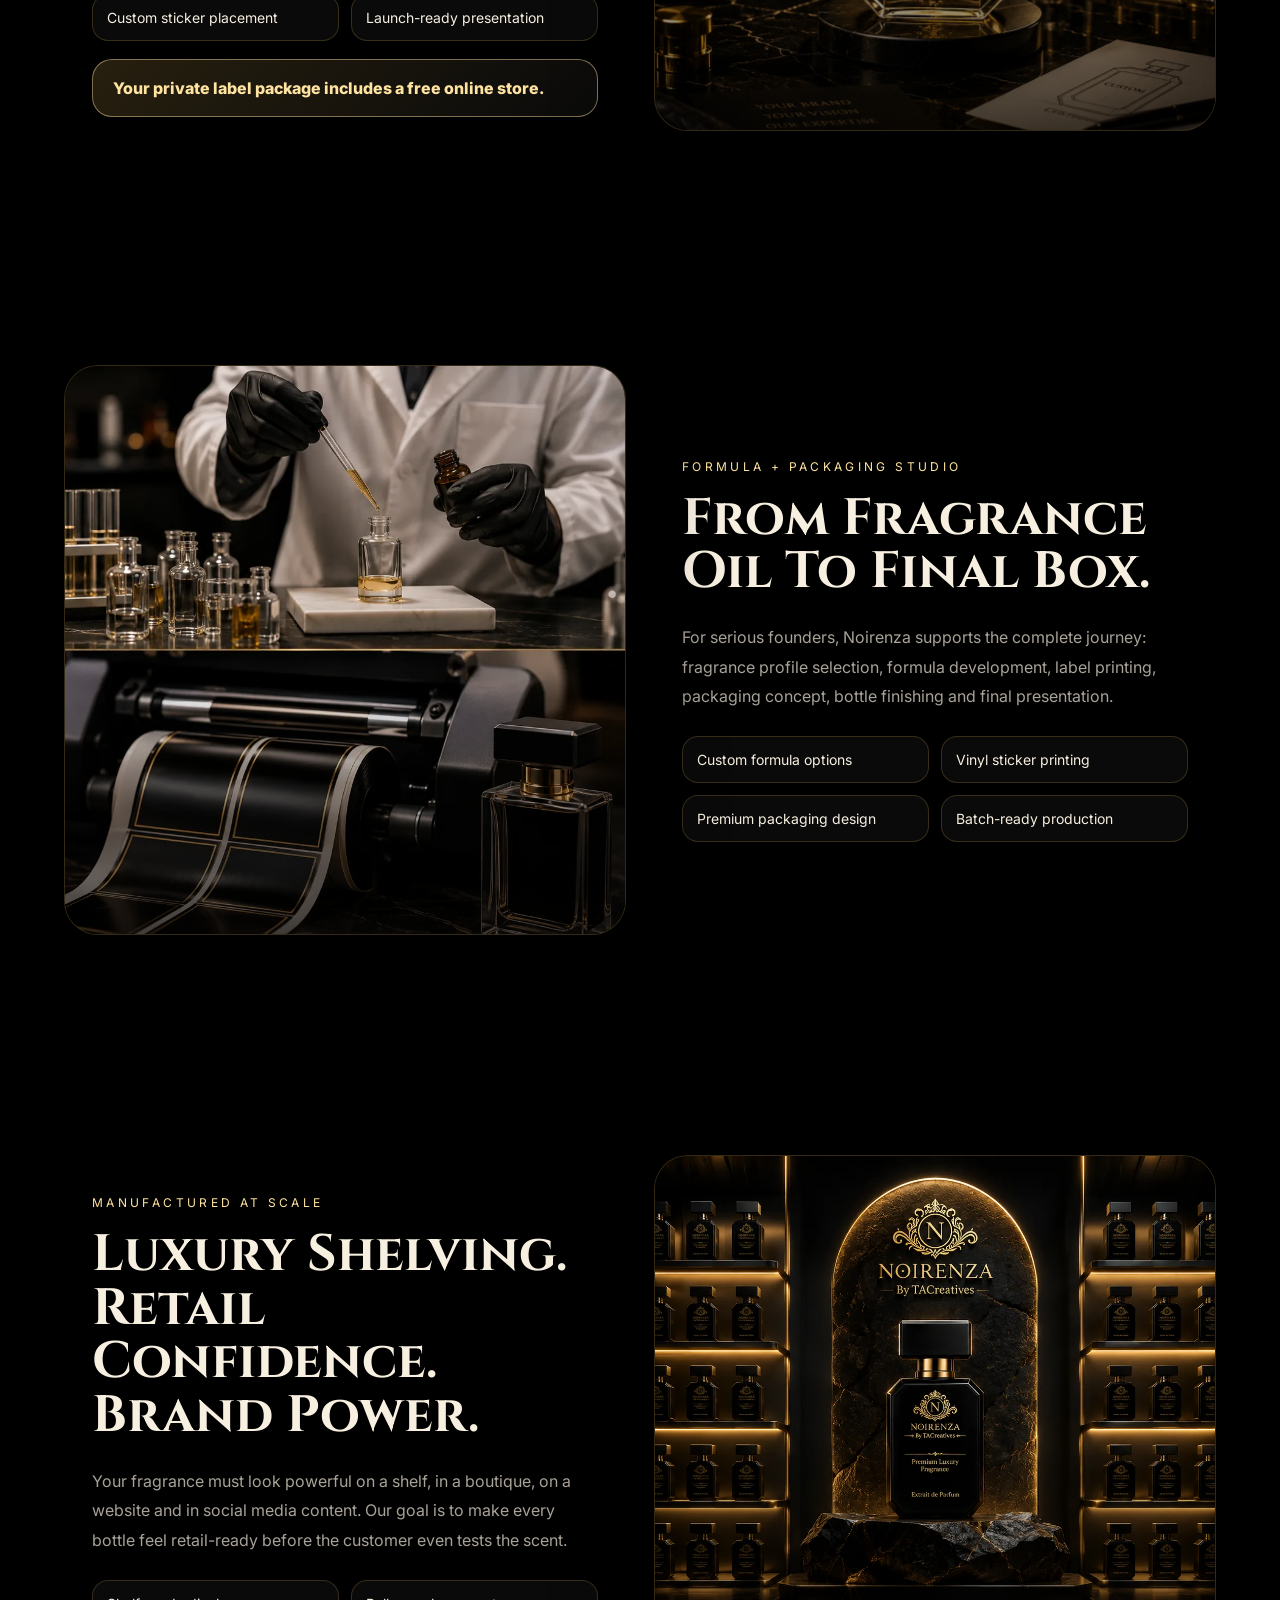
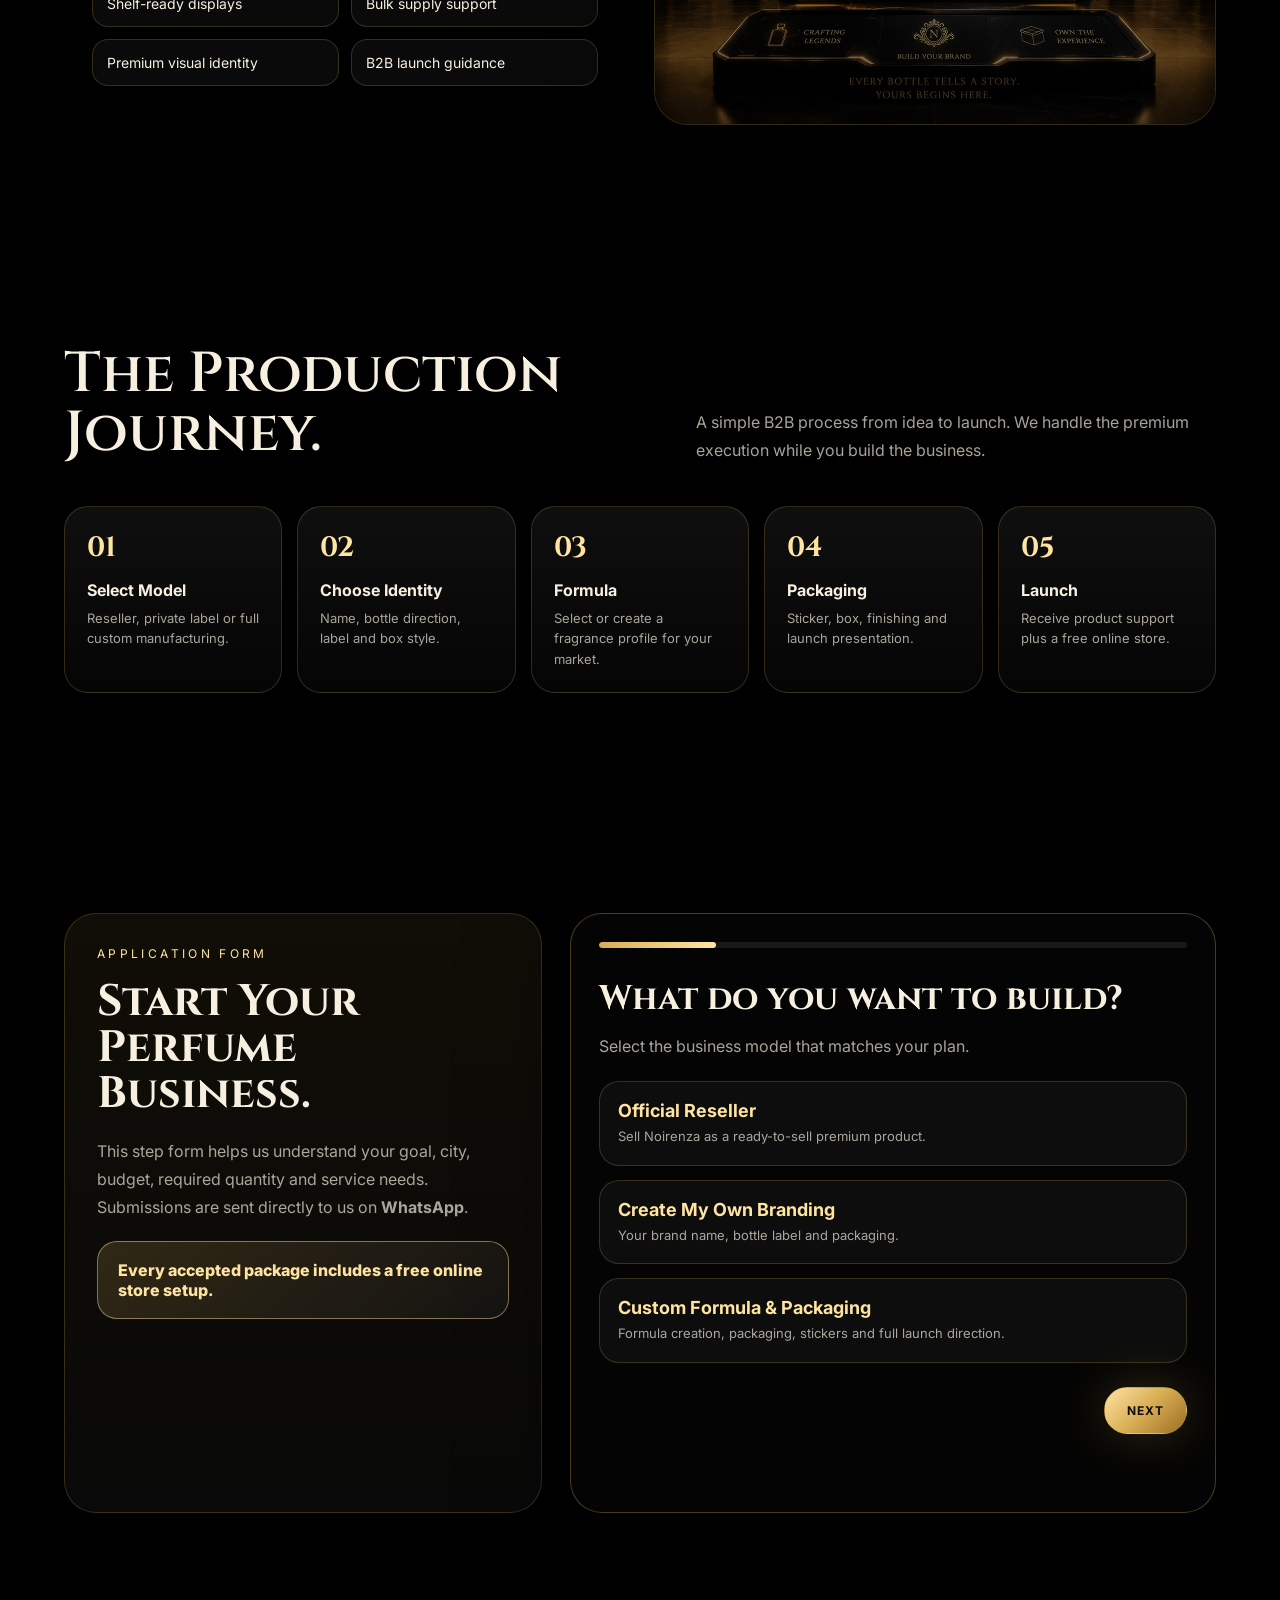
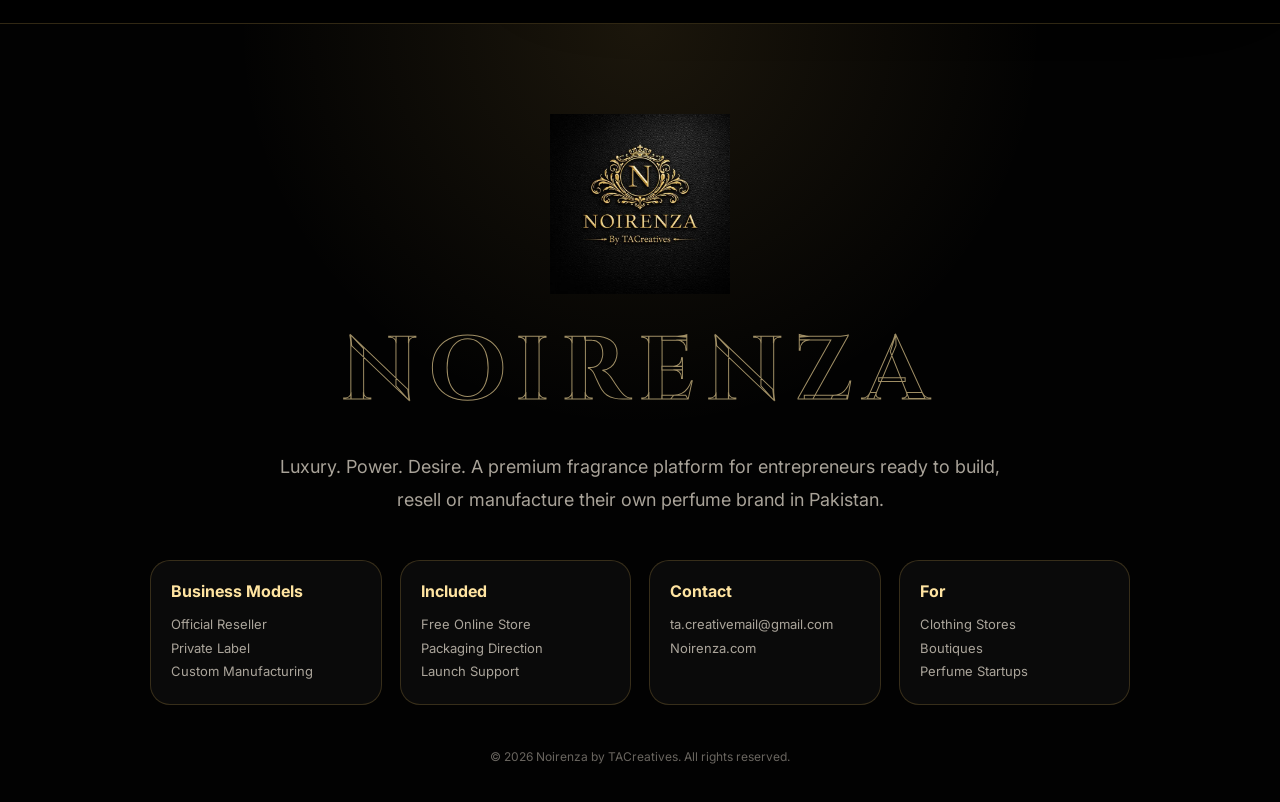
==== commit d235eef5: "Update index.html" ====
--- a/index.html
+++ b/index.html
@@ -8,6 +8,7 @@
 <link rel="preconnect" href="https://fonts.gstatic.com" crossorigin>
 <link href="https://fonts.googleapis.com/css2?family=Cinzel:wght@400;500;600;700&family=Inter:wght@300;400;500;600;700;800&display=swap" rel="stylesheet">
 <link rel="stylesheet" href="assets/css/style.css">
+<link rel="icon" type="image/webp" href="assets/images/image-01.webp">
 </head>
 <body>
 <div class="particles" id="particles"></div>
@@ -15,7 +16,7 @@
 <main id="top">
 <section class="hero">
   <div class="reveal"><div class="kicker">Pakistan's Luxury Perfume Brand Launch Platform</div><h1>Build Your Own <span class="gold">Luxury Perfume Brand</span></h1><p class="lead">Noirenza helps entrepreneurs, clothing stores, boutiques, salons and retailers enter the fragrance business through reseller supply, private label branding, custom formula creation and premium packaging — with a free online store included in every package.</p><div class="hero-actions"><a class="btn primary" href="#application">Start Application</a><a class="btn" href="#models">Explore Business Models</a></div><div class="badge-row"><div class="badge"><strong>01</strong><span>Resell Noirenza as a ready premium product.</span></div><div class="badge"><strong>02</strong><span>Create your own perfume brand with our production support.</span></div><div class="badge"><strong>03</strong><span>Custom formula, packaging, website and launch assets.</span></div></div></div>
-  <div class="hero-card reveal"><img class="hero-bg" src="assets/images/image-02.webp" alt="Noirenza perfume cinematic background"><img class="hero-logo" src="assets/images/image-03.webp" alt="Noirenza logo"><img class="hero-bottle" src="assets/images/image-04.webp" alt="Transparent Noirenza bottle"></div>
+  <div class="hero-card reveal"><img class="hero-banner" src="assets/images/image-04.webp" alt="Noirenza premium perfume bottle"></div>
 </section>
 <section id="models"><div class="section-title reveal"><h2>Choose Your Entry Into Fragrance.</h2><p>Three business routes designed for different investment levels and growth goals. Every route is built around premium presentation, resale confidence and market-ready execution.</p></div><div class="offer-grid">
   <article class="offer reveal"><img src="assets/images/image-05.webp" alt="Female reseller presenting Noirenza"><small>Model 01</small><h3>Official Reseller</h3><ul><li>Ready Noirenza product</li><li>Ideal for clothing shops and boutiques</li><li>Marketing content support</li><li>Free online store included</li></ul></article>
@@ -27,7 +28,7 @@
 <section class="scene"><div class="visual reveal"><img src="assets/images/image-10.webp" alt="Lab and sticker printing process without text"></div><div class="copy reveal"><div class="kicker">Formula + Packaging Studio</div><h2>From Fragrance Oil To Final Box.</h2><p>For serious founders, Noirenza supports the complete journey: fragrance profile selection, formula development, label printing, packaging concept, bottle finishing and final presentation.</p><div class="feature-list"><div class="feature">Custom formula options</div><div class="feature">Vinyl sticker printing</div><div class="feature">Premium packaging design</div><div class="feature">Batch-ready production</div></div></div></section>
 <section class="scene"><div class="copy reveal"><div class="kicker">Manufactured At Scale</div><h2>Luxury Shelving. Retail Confidence. Brand Power.</h2><p>Your fragrance must look powerful on a shelf, in a boutique, on a website and in social media content. Our goal is to make every bottle feel retail-ready before the customer even tests the scent.</p><div class="feature-list"><div class="feature">Shelf-ready displays</div><div class="feature">Bulk supply support</div><div class="feature">Premium visual identity</div><div class="feature">B2B launch guidance</div></div></div><div class="visual reveal"><img src="assets/images/image-11.webp" alt="Noirenza bottles on luxury shelf"></div></section>
 <section><div class="section-title reveal"><h2>The Production Journey.</h2><p>A simple B2B process from idea to launch. We handle the premium execution while you build the business.</p></div><div class="process"><div class="step reveal"><b>01</b><h4>Select Model</h4><p>Reseller, private label or full custom manufacturing.</p></div><div class="step reveal"><b>02</b><h4>Choose Identity</h4><p>Name, bottle direction, label and box style.</p></div><div class="step reveal"><b>03</b><h4>Formula</h4><p>Select or create a fragrance profile for your market.</p></div><div class="step reveal"><b>04</b><h4>Packaging</h4><p>Sticker, box, finishing and launch presentation.</p></div><div class="step reveal"><b>05</b><h4>Launch</h4><p>Receive product support plus a free online store.</p></div></div></section>
-<section id="application"><div class="form-wrap"><div class="form-intro reveal"><div class="kicker">Application Form</div><h2>Start Your Perfume Business.</h2><p>This step form helps us understand your goal, city, budget, required quantity and service needs. Submissions are prepared for email to <b>ta.creativemail@gmail.com</b>.</p><div class="free-store">Every accepted package includes a free online store setup.</div></div><form class="form-box reveal" id="stepForm"><div class="progress"><div class="bar" id="bar"></div></div>
+<section id="application"><div class="form-wrap"><div class="form-intro reveal"><div class="kicker">Application Form</div><h2>Start Your Perfume Business.</h2><p>This step form helps us understand your goal, city, budget, required quantity and service needs. Submissions are sent directly to us on <b>WhatsApp</b>.</p><div class="free-store">Every accepted package includes a free online store setup.</div></div><form class="form-box reveal" id="stepForm"><div class="progress"><div class="bar" id="bar"></div></div>
   <div class="q active" data-step="0"><h3>What do you want to build?</h3><p>Select the business model that matches your plan.</p><div class="choices" data-name="Business Model"><div class="choice"><strong>Official Reseller</strong><span>Sell Noirenza as a ready-to-sell premium product.</span></div><div class="choice"><strong>Create My Own Branding</strong><span>Your brand name, bottle label and packaging.</span></div><div class="choice"><strong>Custom Formula & Packaging</strong><span>Formula creation, packaging, stickers and full launch direction.</span></div></div></div>
   <div class="q" data-step="1"><h3>Your Business Details</h3><p>Tell us who you are and where you want to launch.</p><div class="fields"><div class="field"><label>Your Name</label><input name="Name" required></div><div class="field"><label>Phone / WhatsApp</label><input name="Phone" required></div><div class="field"><label>City</label><input name="City" placeholder="Karachi, Lahore, Islamabad..."></div><div class="field"><label>Business Type</label><select name="Business Type"><option>Clothing Store</option><option>Boutique</option><option>Salon / Beauty Studio</option><option>Online Seller</option><option>New Startup</option><option>Other</option></select></div></div></div>
   <div class="q" data-step="2"><h3>Quantity & Budget</h3><p>This helps us suggest the right package and production route.</p><div class="fields"><div class="field"><label>Expected Quantity</label><select name="Expected Quantity"><option>25 - 50 Bottles</option><option>50 - 100 Bottles</option><option>100 - 300 Bottles</option><option>300 - 500 Bottles</option><option>500+ Bottles</option></select></div><div class="field"><label>Budget Range</label><select name="Budget Range"><option>Under PKR 50,000</option><option>PKR 50,000 - 150,000</option><option>PKR 150,000 - 300,000</option><option>PKR 300,000 - 500,000</option><option>PKR 500,000+</option></select></div></div></div>
@@ -38,4 +39,4 @@
 </main>
 <footer class="footer"><img class="footer-logo" src="assets/images/image-12.webp" alt="Noirenza logo"><h2>NOIRENZA</h2><p class="lead" style="margin:18px auto 0;max-width:720px">Luxury. Power. Desire. A premium fragrance platform for entrepreneurs ready to build, resell or manufacture their own perfume brand in Pakistan.</p><div class="foot-grid"><div class="foot-card"><h4>Business Models</h4><a>Official Reseller</a><a>Private Label</a><a>Custom Manufacturing</a></div><div class="foot-card"><h4>Included</h4><p>Free Online Store</p><p>Packaging Direction</p><p>Launch Support</p></div><div class="foot-card"><h4>Contact</h4><p>ta.creativemail@gmail.com</p><p>Noirenza.com</p></div><div class="foot-card"><h4>For</h4><p>Clothing Stores</p><p>Boutiques</p><p>Perfume Startups</p></div></div><div class="copyright">© 2026 Noirenza by TACreatives. All rights reserved.</div></footer>
 <script src="assets/js/main.js"></script>
-</body></html>+</body></html>
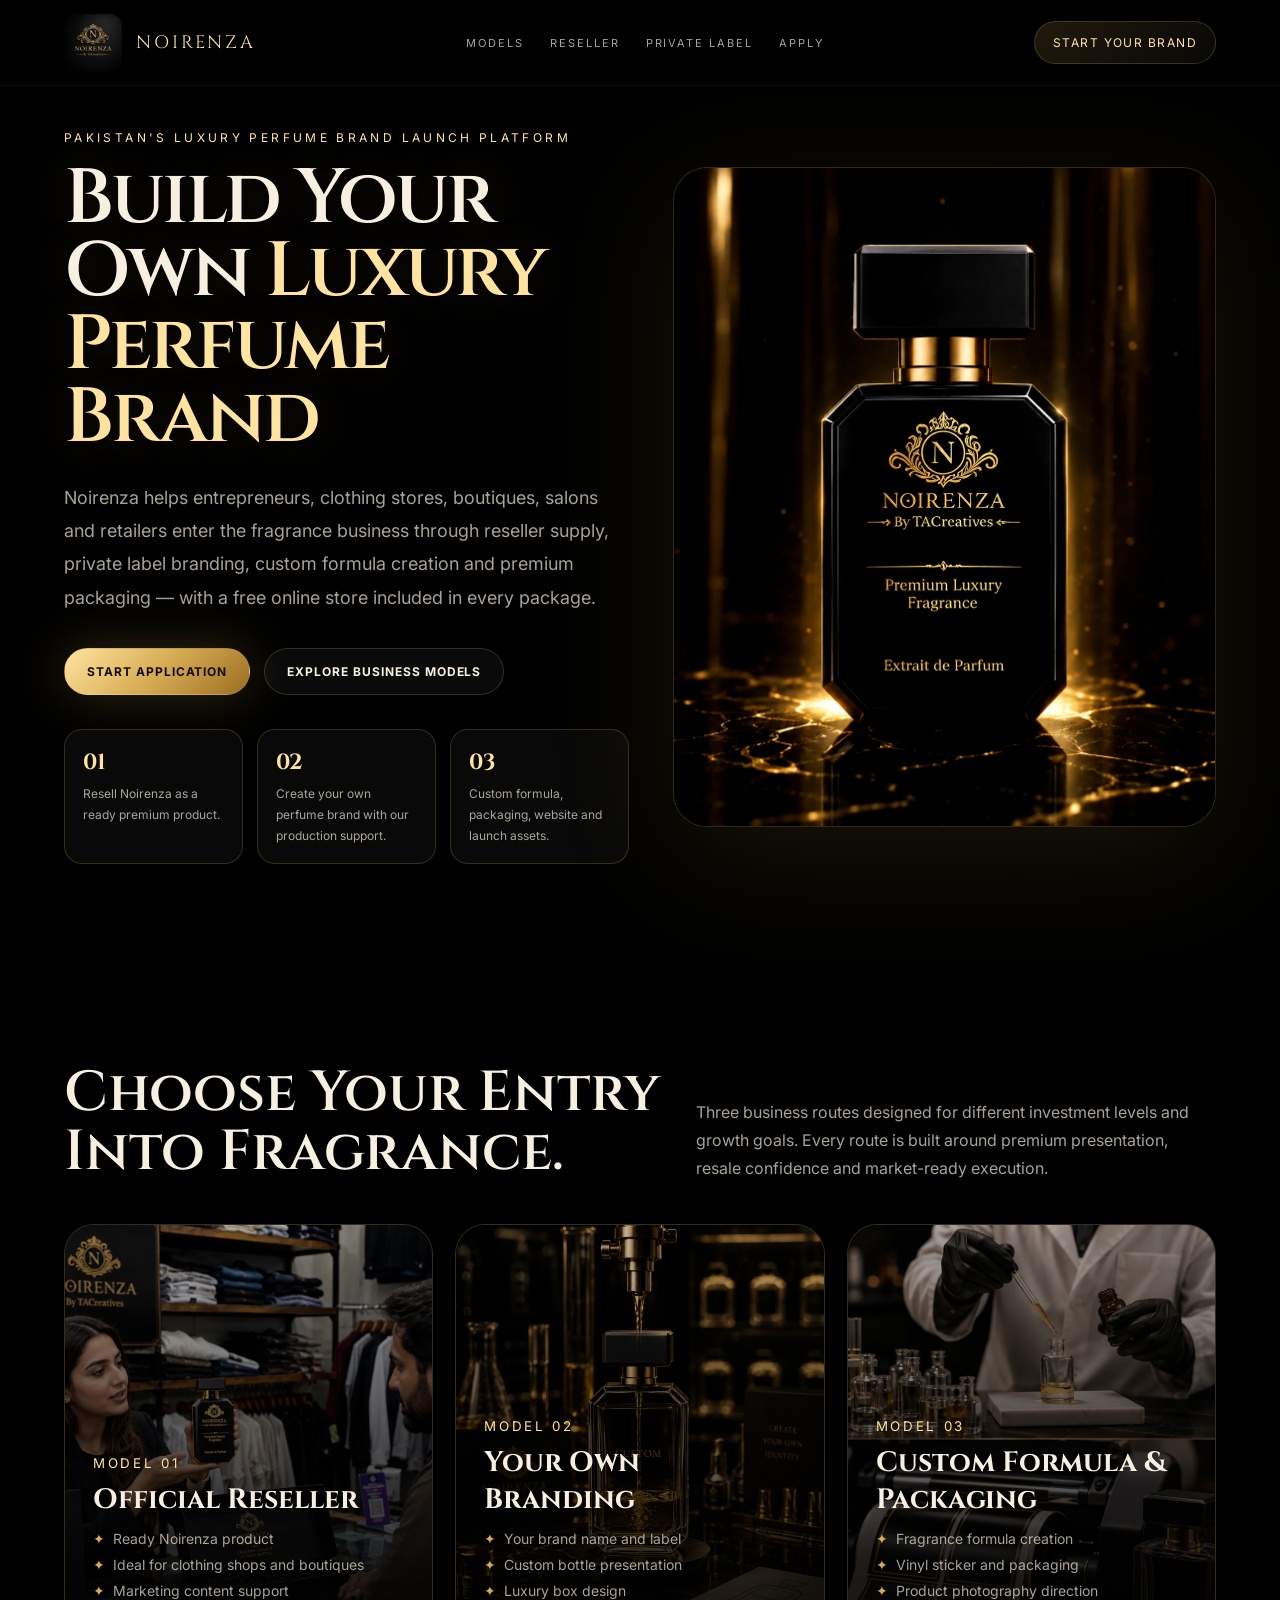
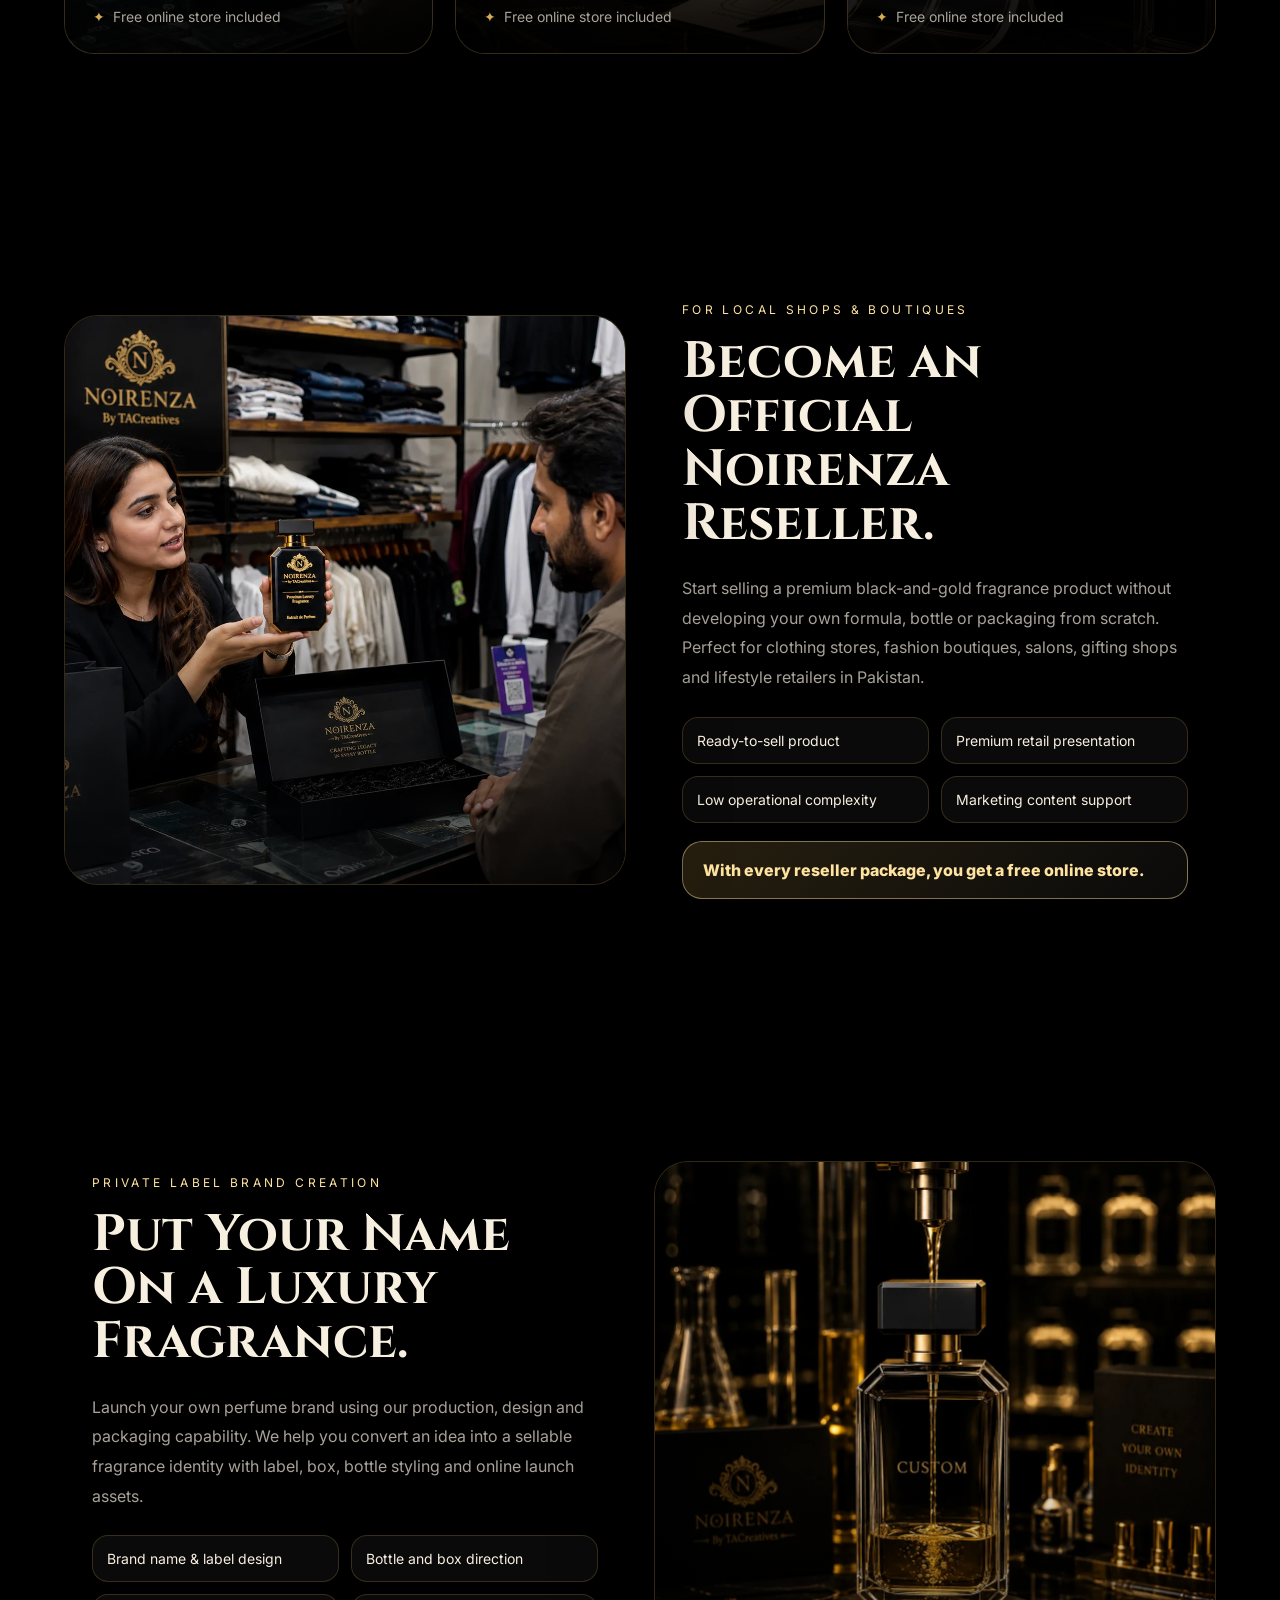
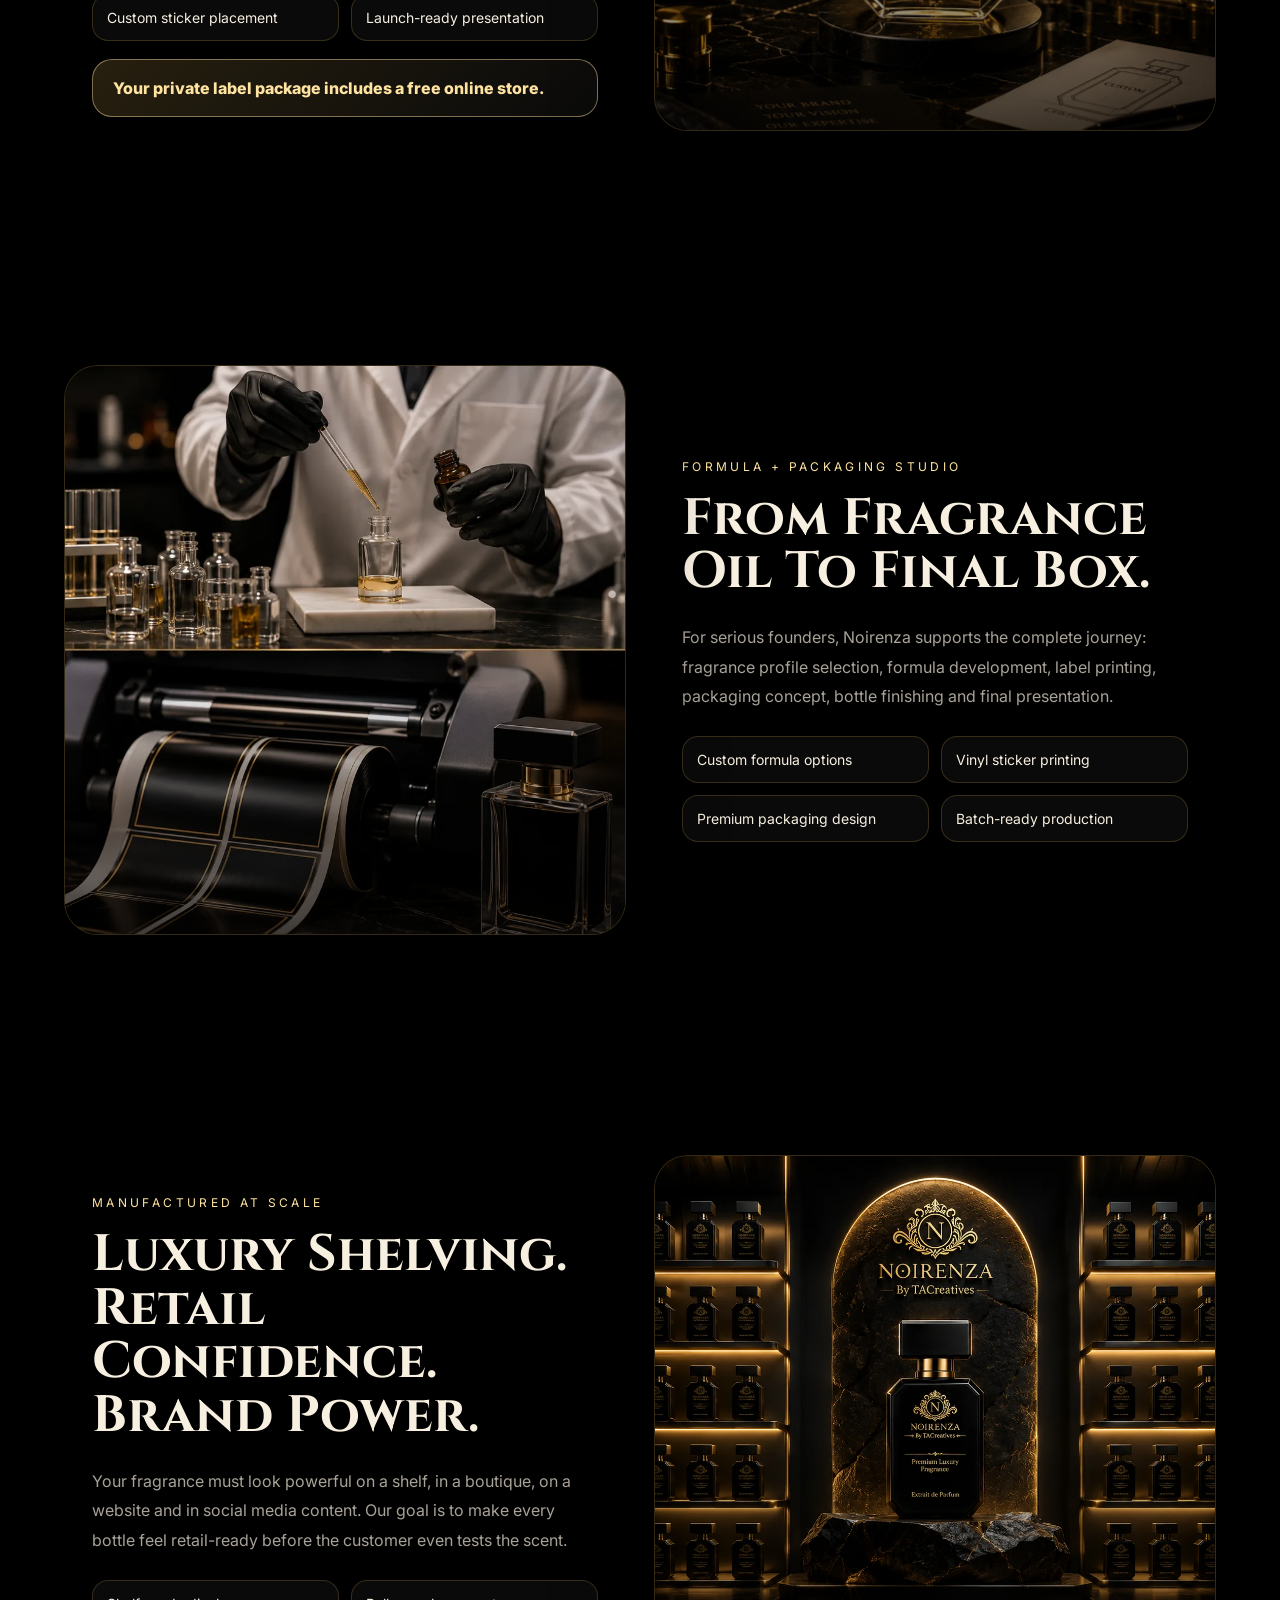
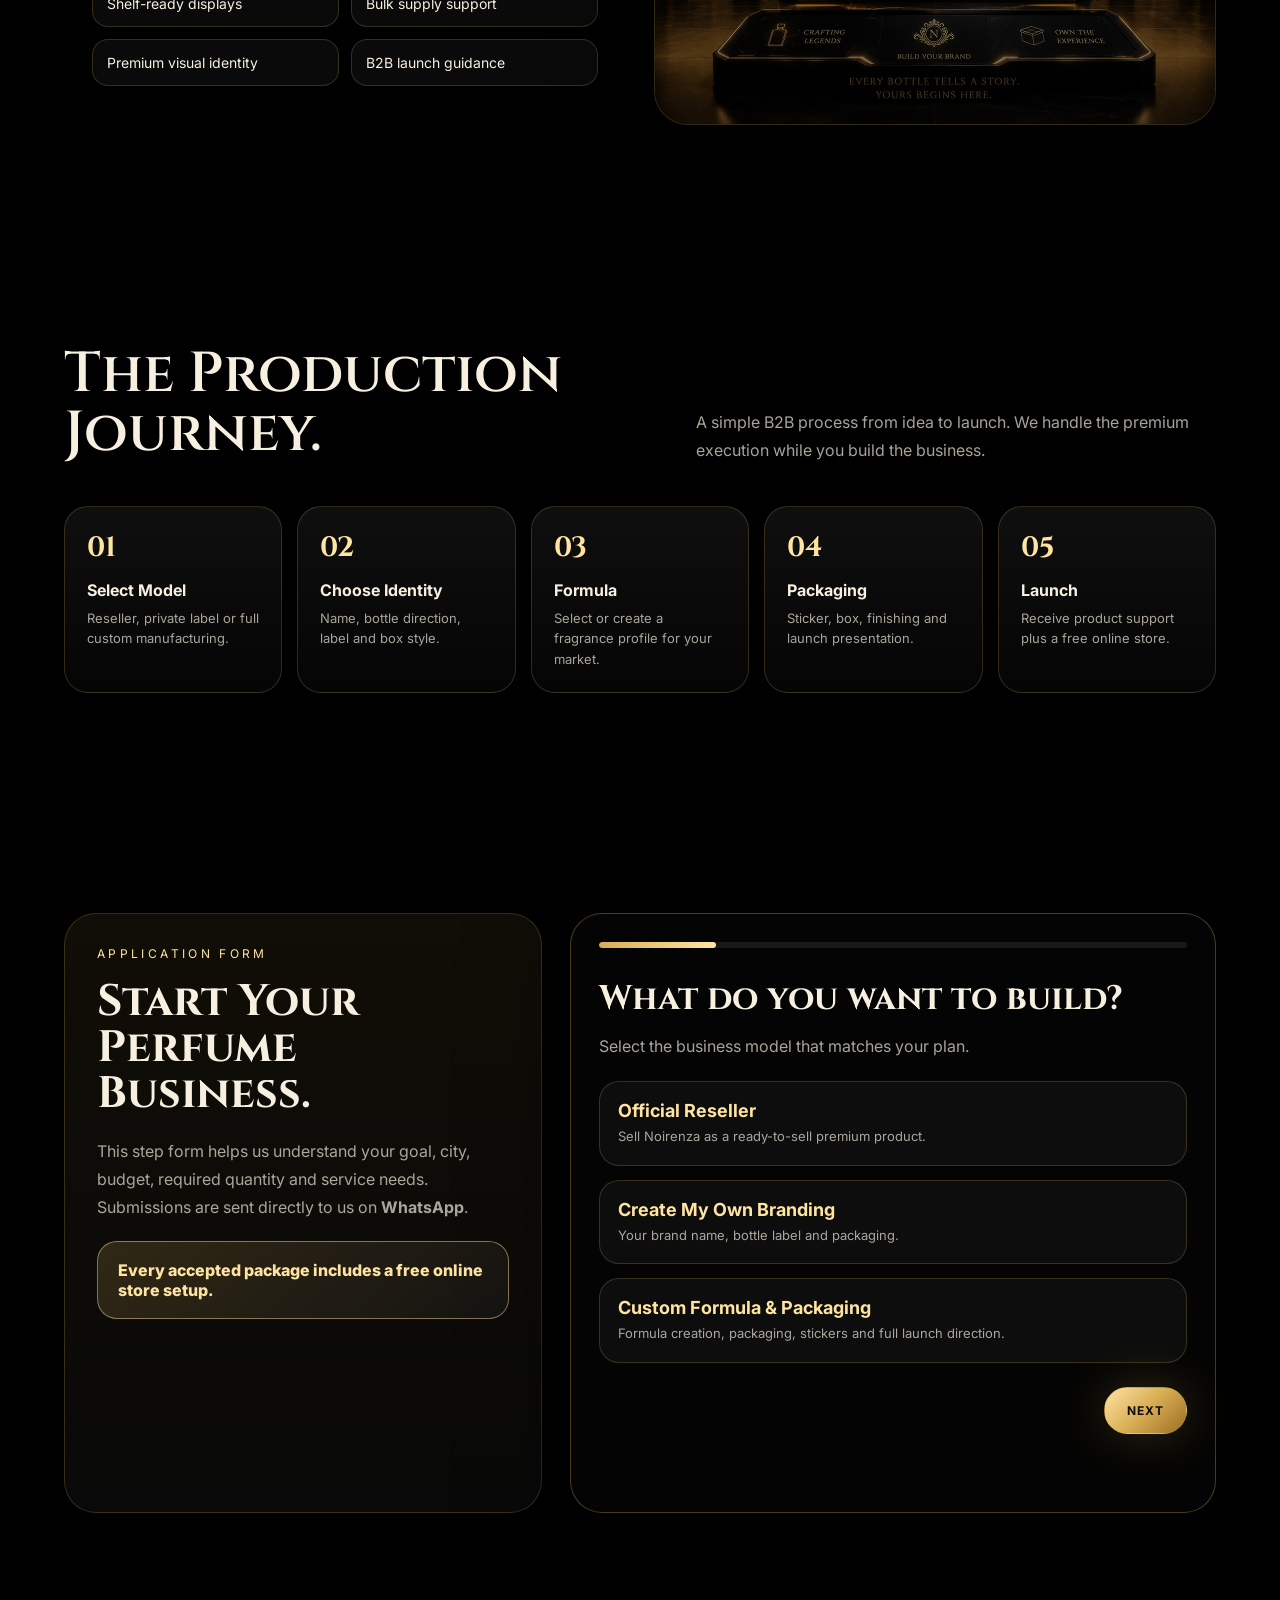
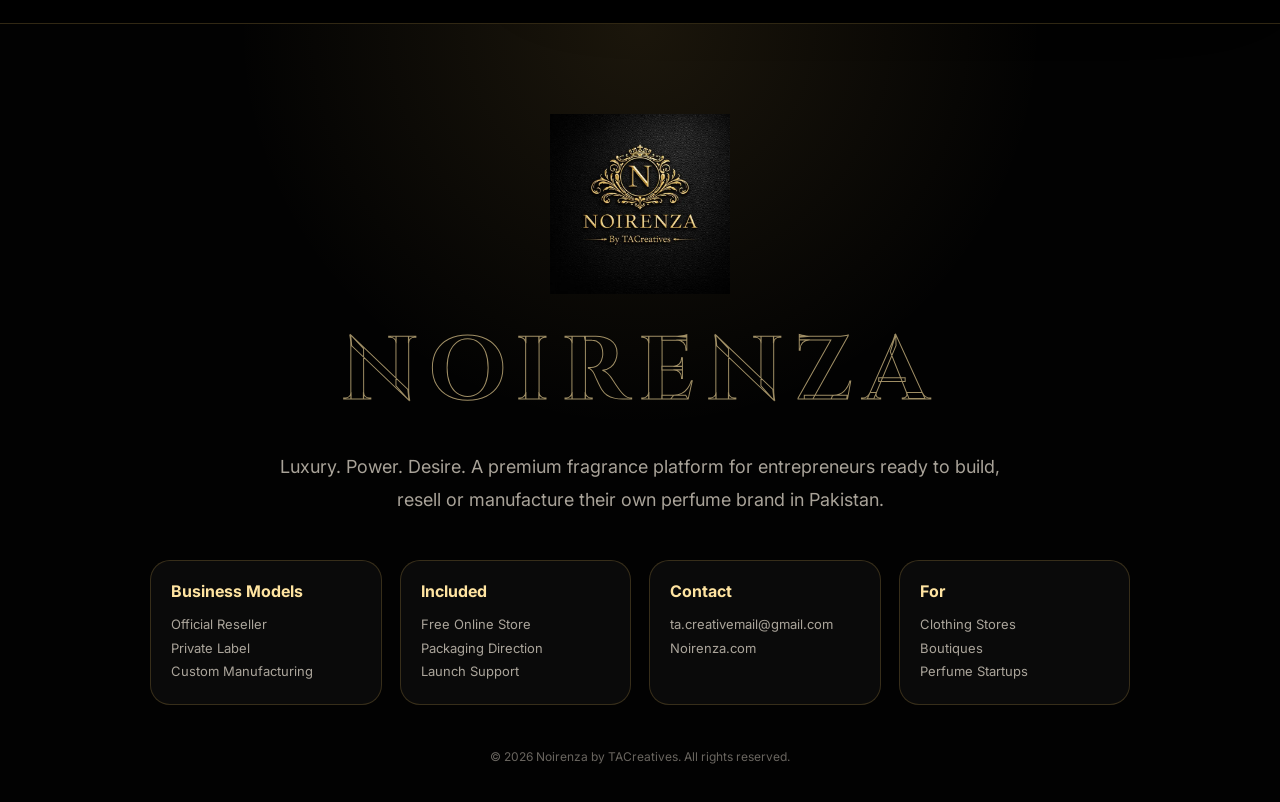
==== commit 3ae912b5: "Update index.html" ====
--- a/index.html
+++ b/index.html
@@ -16,7 +16,7 @@
 <main id="top">
 <section class="hero">
   <div class="reveal"><div class="kicker">Pakistan's Luxury Perfume Brand Launch Platform</div><h1>Build Your Own <span class="gold">Luxury Perfume Brand</span></h1><p class="lead">Noirenza helps entrepreneurs, clothing stores, boutiques, salons and retailers enter the fragrance business through reseller supply, private label branding, custom formula creation and premium packaging — with a free online store included in every package.</p><div class="hero-actions"><a class="btn primary" href="#application">Start Application</a><a class="btn" href="#models">Explore Business Models</a></div><div class="badge-row"><div class="badge"><strong>01</strong><span>Resell Noirenza as a ready premium product.</span></div><div class="badge"><strong>02</strong><span>Create your own perfume brand with our production support.</span></div><div class="badge"><strong>03</strong><span>Custom formula, packaging, website and launch assets.</span></div></div></div>
-  <div class="hero-card reveal"><img class="hero-banner" src="assets/images/image-04.webp" alt="Noirenza premium perfume bottle"></div>
+  <div class="hero-card reveal"><img class="hero-banner" src="assets/images/image-02.webp" alt="Noirenza premium perfume bottle"></div>
 </section>
 <section id="models"><div class="section-title reveal"><h2>Choose Your Entry Into Fragrance.</h2><p>Three business routes designed for different investment levels and growth goals. Every route is built around premium presentation, resale confidence and market-ready execution.</p></div><div class="offer-grid">
   <article class="offer reveal"><img src="assets/images/image-05.webp" alt="Female reseller presenting Noirenza"><small>Model 01</small><h3>Official Reseller</h3><ul><li>Ready Noirenza product</li><li>Ideal for clothing shops and boutiques</li><li>Marketing content support</li><li>Free online store included</li></ul></article>
--- a/assets/css/style.css
+++ b/assets/css/style.css
@@ -4,11 +4,12 @@
 body:after{content:"";position:fixed;inset:0;z-index:-2;opacity:.28;background-image:linear-gradient(rgba(255,255,255,.025) 1px,transparent 1px),linear-gradient(90deg,rgba(255,255,255,.025) 1px,transparent 1px);background-size:70px 70px;mask-image:radial-gradient(circle at center,#000,transparent 80%)}
 .particles{position:fixed;inset:0;z-index:-1;pointer-events:none;overflow:hidden}.particle{position:absolute;width:2px;height:2px;border-radius:50%;background:var(--gold2);box-shadow:0 0 14px var(--gold);animation:float linear infinite;opacity:.75}@keyframes float{from{transform:translateY(105vh) scale(.6)}to{transform:translateY(-10vh) scale(1.4)}}
 .nav{position:fixed;inset:0 0 auto 0;z-index:50;height:86px;padding:16px 5vw;display:flex;align-items:center;justify-content:space-between;background:linear-gradient(to bottom,rgba(0,0,0,.78),transparent);backdrop-filter:blur(8px);border-bottom:1px solid rgba(215,173,84,.08)}.brand{display:flex;align-items:center;gap:14px}.brand img{width:58px;height:58px;object-fit:contain;border-radius:12px}.brand span{font-family:var(--fontHead);letter-spacing:.16em;font-size:18px;color:var(--gold2)}.navlinks{display:flex;gap:26px;font-size:11px;text-transform:uppercase;letter-spacing:.18em;color:var(--muted)}.navlinks a:hover{color:var(--gold2)}.navcta{padding:13px 18px;border:1px solid var(--line);border-radius:999px;background:linear-gradient(135deg,rgba(215,173,84,.15),rgba(255,255,255,.03));font-size:12px;text-transform:uppercase;letter-spacing:.12em;color:var(--gold2)}
-.hero{min-height:100vh;padding:130px 5vw 90px;display:grid;grid-template-columns:1.02fr .98fr;align-items:center;gap:44px;position:relative}.kicker{color:var(--gold2);font-size:12px;letter-spacing:.28em;text-transform:uppercase;margin-bottom:18px}h1{font-family:var(--fontHead);font-size:clamp(42px,6vw,92px);line-height:.95;letter-spacing:-.04em;font-weight:600;text-shadow:0 0 45px rgba(215,173,84,.16)}.gold{color:var(--gold2)}.lead{max-width:680px;margin-top:26px;color:var(--muted);font-size:18px;line-height:1.85}.hero-actions{display:flex;gap:14px;flex-wrap:wrap;margin-top:34px}.btn{border:1px solid var(--line);border-radius:999px;padding:15px 22px;background:rgba(255,255,255,.04);color:var(--text);font-weight:700;letter-spacing:.08em;text-transform:uppercase;font-size:12px;cursor:pointer;transition:.35s}.btn.primary{background:linear-gradient(135deg,var(--gold2),var(--gold),#9c6d21);color:#120d04;box-shadow:0 0 50px rgba(215,173,84,.25)}.btn:hover{transform:translateY(-3px);box-shadow:0 18px 48px rgba(0,0,0,.35)}.hero-card{position:relative;min-height:660px;border:1px solid var(--line);border-radius:34px;overflow:hidden;background:#050403;box-shadow:0 30px 130px rgba(215,173,84,.12)}.hero-card:before{content:"";position:absolute;inset:-1px;background:radial-gradient(circle at 50% 15%,rgba(255,220,130,.24),transparent 34%),linear-gradient(180deg,rgba(255,255,255,.08),transparent 45%);z-index:1;pointer-events:none}.hero-bg{position:absolute;inset:0;width:100%;height:100%;object-fit:cover;opacity:.54;filter:saturate(1.1) contrast(1.06)}.hero-bottle{position:absolute;right:7%;bottom:1%;width:min(58%,440px);filter:drop-shadow(0 0 54px rgba(215,173,84,.35));animation:bottle 5s ease-in-out infinite;z-index:2}@keyframes bottle{50%{transform:translateY(-16px) rotate(-1deg)}}.hero-logo{position:absolute;left:34px;top:30px;width:170px;z-index:2;filter:drop-shadow(0 0 35px rgba(215,173,84,.22))}.badge-row{display:grid;grid-template-columns:repeat(3,1fr);gap:14px;margin-top:34px;max-width:760px}.badge{border:1px solid var(--line);border-radius:18px;padding:18px;background:rgba(255,255,255,.035)}.badge strong{display:block;color:var(--gold2);font-family:var(--fontHead);font-size:22px;margin-bottom:5px}.badge span{font-size:12px;color:var(--muted);line-height:1.5}
+.hero{min-height:100vh;padding:130px 5vw 90px;display:grid;grid-template-columns:1.02fr .98fr;align-items:center;gap:44px;position:relative}.kicker{color:var(--gold2);font-size:12px;letter-spacing:.28em;text-transform:uppercase;margin-bottom:18px}h1{font-family:var(--fontHead);font-size:clamp(42px,6vw,92px);line-height:.95;letter-spacing:-.04em;font-weight:600;text-shadow:0 0 45px rgba(215,173,84,.16)}.gold{color:var(--gold2)}.lead{max-width:680px;margin-top:26px;color:var(--muted);font-size:18px;line-height:1.85}.hero-actions{display:flex;gap:14px;flex-wrap:wrap;margin-top:34px}.btn{border:1px solid var(--line);border-radius:999px;padding:15px 22px;background:rgba(255,255,255,.04);color:var(--text);font-weight:700;letter-spacing:.08em;text-transform:uppercase;font-size:12px;cursor:pointer;transition:.35s}.btn.primary{background:linear-gradient(135deg,var(--gold2),var(--gold),#9c6d21);color:#120d04;box-shadow:0 0 50px rgba(215,173,84,.25)}.btn:hover{transform:translateY(-3px);box-shadow:0 18px 48px rgba(0,0,0,.35)}.hero-card{position:relative;min-height:660px;border:1px solid var(--line);border-radius:34px;overflow:hidden;background:#050403;box-shadow:0 30px 130px rgba(215,173,84,.12)}.hero-card:before{content:"";position:absolute;inset:-1px;background:radial-gradient(circle at 50% 15%,rgba(255,220,130,.24),transparent 34%),linear-gradient(180deg,rgba(255,255,255,.08),transparent 45%);z-index:1;pointer-events:none}.hero-bg{position:absolute;inset:0;width:100%;height:100%;object-fit:cover;opacity:.54;filter:saturate(1.1) contrast(1.06)}.hero-bottle{position:absolute;right:7%;bottom:1%;width:min(58%,440px);filter:drop-shadow(0 0 54px rgba(215,173,84,.35));animation:bottle 5s ease-in-out infinite;z-index:2}@keyframes bottle{50%{transform:translateY(-16px) rotate(-1deg)}}.hero-logo{position:absolute;left:34px;top:30px;width:170px;z-index:2;filter:drop-shadow(0 0 35px rgba(215,173,84,.22))}
+.hero-banner{position:absolute;inset:0;width:100%;height:100%;object-fit:cover;filter:saturate(1.1) contrast(1.06);animation:bottle 5s ease-in-out infinite;z-index:1}.badge-row{display:grid;grid-template-columns:repeat(3,1fr);gap:14px;margin-top:34px;max-width:760px}.badge{border:1px solid var(--line);border-radius:18px;padding:18px;background:rgba(255,255,255,.035)}.badge strong{display:block;color:var(--gold2);font-family:var(--fontHead);font-size:22px;margin-bottom:5px}.badge span{font-size:12px;color:var(--muted);line-height:1.5}
 section{padding:110px 5vw}.section-title{display:flex;justify-content:space-between;gap:28px;align-items:flex-end;margin-bottom:42px}.section-title h2{font-family:var(--fontHead);font-size:clamp(32px,4.4vw,64px);line-height:1.05;font-weight:600}.section-title p{max-width:520px;color:var(--muted);line-height:1.75}
 .offer-grid{display:grid;grid-template-columns:repeat(3,1fr);gap:22px}.offer{position:relative;border:1px solid var(--line);border-radius:30px;min-height:430px;overflow:hidden;background:rgba(255,255,255,.035);padding:28px;display:flex;flex-direction:column;justify-content:flex-end;isolation:isolate}.offer:before{content:"";position:absolute;inset:0;background:linear-gradient(to top,rgba(0,0,0,.95),rgba(0,0,0,.25));z-index:-1}.offer img{position:absolute;inset:0;width:100%;height:100%;object-fit:cover;z-index:-2;transition:transform .8s ease}.offer:hover img{transform:scale(1.08)}.offer small{color:var(--gold2);letter-spacing:.2em;text-transform:uppercase}.offer h3{font-family:var(--fontHead);font-size:28px;margin:10px 0 12px}.offer ul{list-style:none;display:grid;gap:9px;color:var(--muted);font-size:14px}.offer li:before{content:'✦';color:var(--gold);margin-right:8px}
 .scene{display:grid;grid-template-columns:1fr 1fr;gap:28px;align-items:center}.visual{position:relative;border:1px solid var(--line);border-radius:34px;overflow:hidden;min-height:570px;background:#050505;box-shadow:0 22px 90px rgba(0,0,0,.5)}.visual img{position:absolute;inset:0;width:100%;height:100%;object-fit:cover}.visual:after{content:"";position:absolute;inset:0;background:linear-gradient(to top,rgba(0,0,0,.7),transparent 50%)}.copy{padding:28px}.copy h2{font-family:var(--fontHead);font-size:clamp(32px,4vw,62px);line-height:1.05;margin-bottom:24px}.copy p{color:var(--muted);line-height:1.85;margin-bottom:24px;font-size:16px}.feature-list{display:grid;grid-template-columns:1fr 1fr;gap:12px}.feature{border:1px solid var(--line);border-radius:16px;padding:14px;background:rgba(255,255,255,.04);color:var(--text);font-size:14px}.free-store{margin-top:18px;padding:18px 20px;border:1px solid rgba(255,228,161,.45);border-radius:20px;background:linear-gradient(135deg,rgba(215,173,84,.18),rgba(255,255,255,.04));color:var(--gold2);font-weight:800}
 .process{display:grid;grid-template-columns:repeat(5,1fr);gap:15px}.step{border:1px solid var(--line);border-radius:24px;padding:22px;background:linear-gradient(180deg,rgba(255,255,255,.06),rgba(255,255,255,.02));min-height:170px}.step b{font-family:var(--fontHead);color:var(--gold2);font-size:28px}.step h4{margin:14px 0 8px}.step p{color:var(--muted);font-size:13px;line-height:1.6}
 .form-wrap{display:grid;grid-template-columns:.85fr 1.15fr;gap:28px;align-items:stretch}.form-intro{border:1px solid var(--line);border-radius:32px;padding:32px;background:linear-gradient(180deg,rgba(215,173,84,.08),rgba(255,255,255,.035))}.form-intro h2{font-family:var(--fontHead);font-size:44px;line-height:1.05}.form-intro p{color:var(--muted);line-height:1.75;margin:20px 0}.form-box{border:1px solid rgba(215,173,84,.32);border-radius:32px;padding:28px;background:rgba(5,5,5,.82);box-shadow:0 28px 100px rgba(0,0,0,.55);min-height:600px}.progress{height:6px;background:rgba(255,255,255,.08);border-radius:999px;margin-bottom:28px;overflow:hidden}.bar{height:100%;width:20%;background:linear-gradient(90deg,var(--gold),var(--gold2));border-radius:inherit;transition:.4s}.q{display:none;animation:fade .45s ease}.q.active{display:block}@keyframes fade{from{opacity:0;transform:translateY(14px)}to{opacity:1;transform:translateY(0)}}.q h3{font-family:var(--fontHead);font-size:34px;margin-bottom:12px}.q p{color:var(--muted);margin-bottom:22px;line-height:1.6}.choices{display:grid;gap:14px}.choice{border:1px solid var(--line);border-radius:20px;padding:18px;background:rgba(255,255,255,.04);cursor:pointer;transition:.3s}.choice:hover,.choice.selected{border-color:var(--gold2);background:rgba(215,173,84,.12);transform:translateX(4px)}.choice strong{display:block;font-size:18px;color:var(--gold2);margin-bottom:4px}.choice span{color:var(--muted);font-size:13px;line-height:1.5}.fields{display:grid;grid-template-columns:1fr 1fr;gap:14px}.field{display:flex;flex-direction:column;gap:8px}.field.full{grid-column:1/-1}label{font-size:12px;color:var(--gold2);letter-spacing:.1em;text-transform:uppercase}input,select,textarea{width:100%;border:1px solid var(--line);border-radius:16px;background:rgba(255,255,255,.055);color:var(--text);padding:15px;outline:none}textarea{min-height:120px;resize:vertical}select option{background:#070707}.form-actions{display:flex;justify-content:space-between;gap:12px;margin-top:24px}.hidden{display:none!important}
 .footer{padding:90px 5vw 38px;border-top:1px solid var(--line);background:radial-gradient(circle at 50% 0%,rgba(215,173,84,.12),transparent 40%),#020202;text-align:center}.footer-logo{width:180px;margin:0 auto 18px}.footer h2{font-family:var(--fontHead);font-size:clamp(38px,7vw,100px);letter-spacing:.12em;color:transparent;-webkit-text-stroke:1px rgba(255,228,161,.62)}.foot-grid{display:grid;grid-template-columns:repeat(4,1fr);gap:18px;max-width:980px;margin:44px auto;text-align:left}.foot-card{border:1px solid var(--line);border-radius:20px;padding:20px;background:rgba(255,255,255,.035)}.foot-card h4{color:var(--gold2);margin-bottom:12px}.foot-card p,.foot-card a{display:block;color:var(--muted);font-size:13px;line-height:1.8}.copyright{color:rgba(247,239,224,.42);font-size:12px}
-.reveal{opacity:0;transform:translateY(35px);transition:1s ease}.reveal.in{opacity:1;transform:none}@media(max-width:980px){.hero,.scene,.form-wrap{grid-template-columns:1fr}.hero-card{min-height:560px}.offer-grid,.process,.foot-grid{grid-template-columns:1fr 1fr}.navlinks{display:none}}@media(max-width:640px){.hero{padding-top:110px}.brand span{font-size:14px}.navcta{display:none}.badge-row,.offer-grid,.process,.feature-list,.fields,.foot-grid{grid-template-columns:1fr}section{padding:72px 5vw}.hero-card{min-height:440px;border-radius:24px}.hero-logo{width:120px}.hero-bottle{width:62%;right:4%}.visual{min-height:390px}.section-title{display:block}}+.reveal{opacity:0;transform:translateY(35px);transition:1s ease}.reveal.in{opacity:1;transform:none}@media(max-width:980px){.hero,.scene,.form-wrap{grid-template-columns:1fr}.hero-card{min-height:560px}.offer-grid,.process,.foot-grid{grid-template-columns:1fr 1fr}.navlinks{display:none}}@media(max-width:640px){.hero{padding-top:110px}.brand span{font-size:14px}.navcta{display:none}.badge-row,.offer-grid,.process,.feature-list,.fields,.foot-grid{grid-template-columns:1fr}section{padding:72px 5vw}.hero-card{min-height:440px;border-radius:24px}.hero-logo{width:120px}.hero-bottle{width:62%;right:4%}.visual{min-height:390px}.section-title{display:block}}
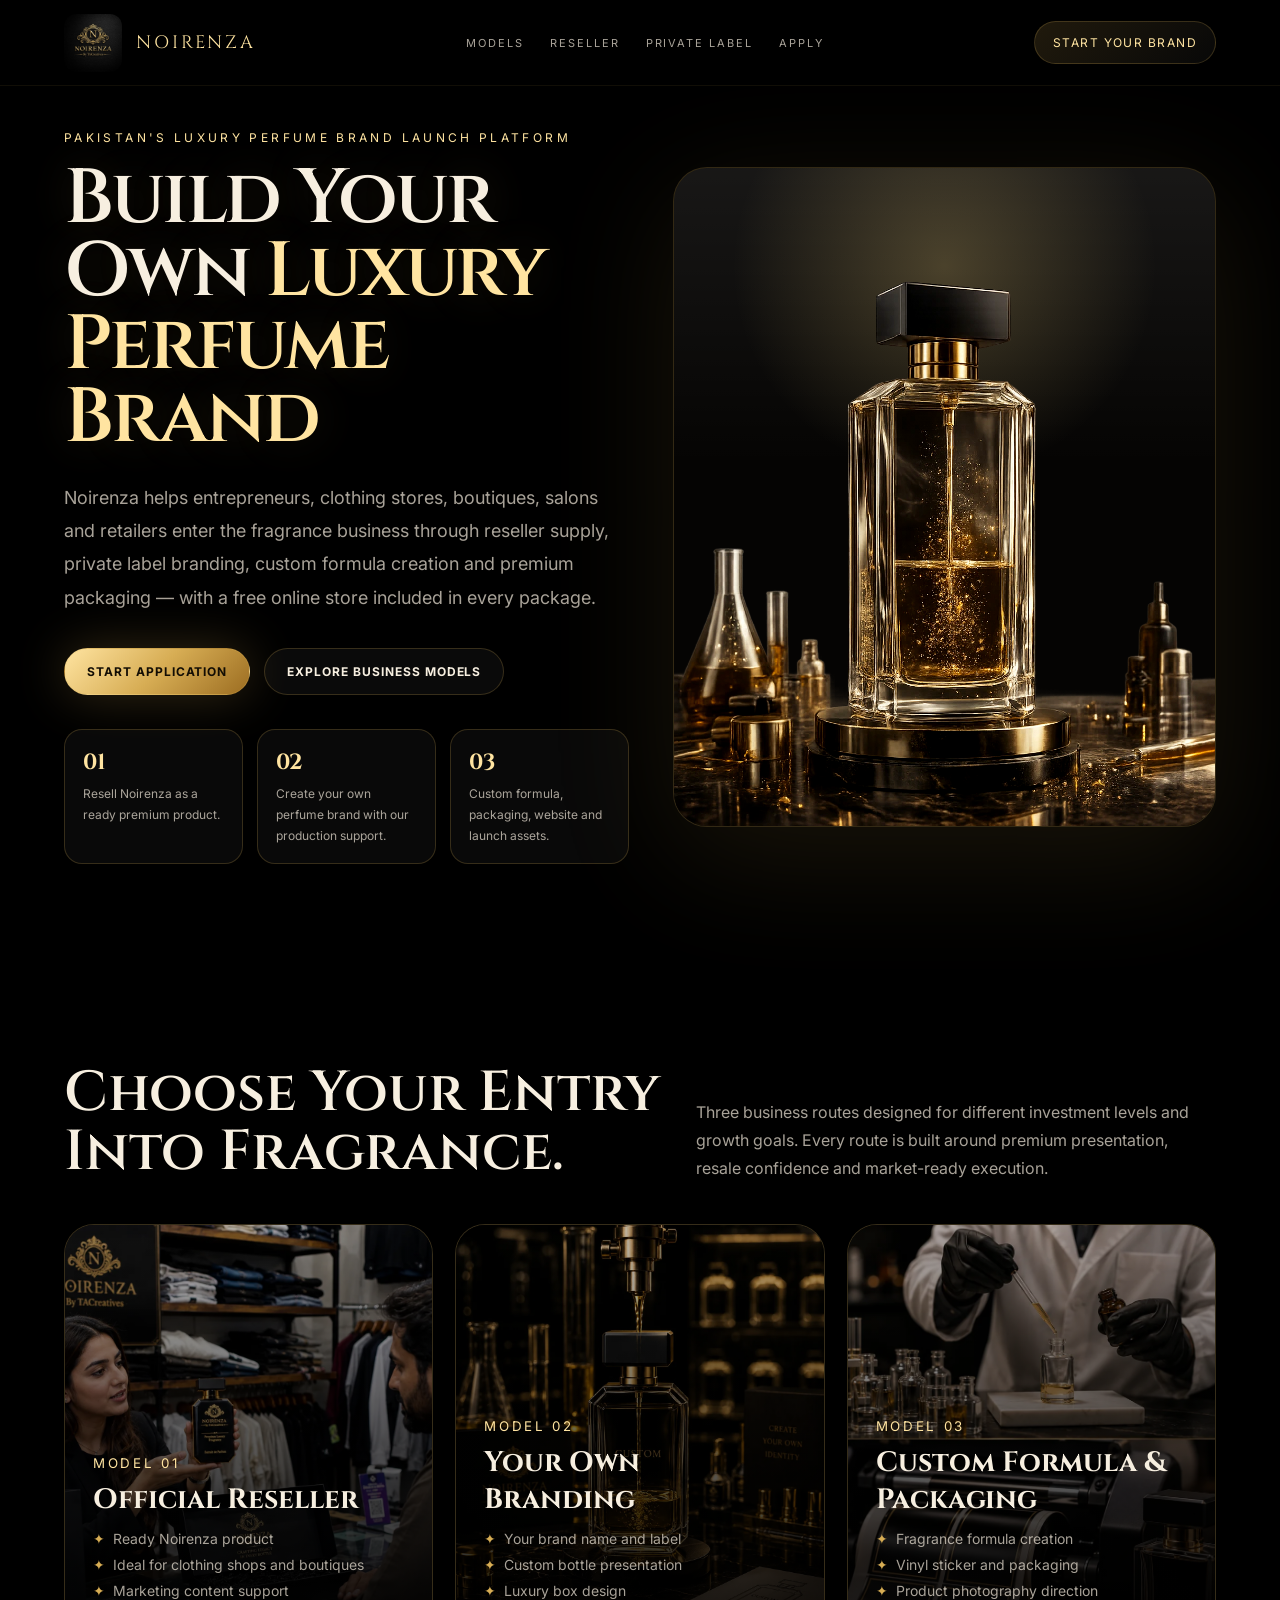
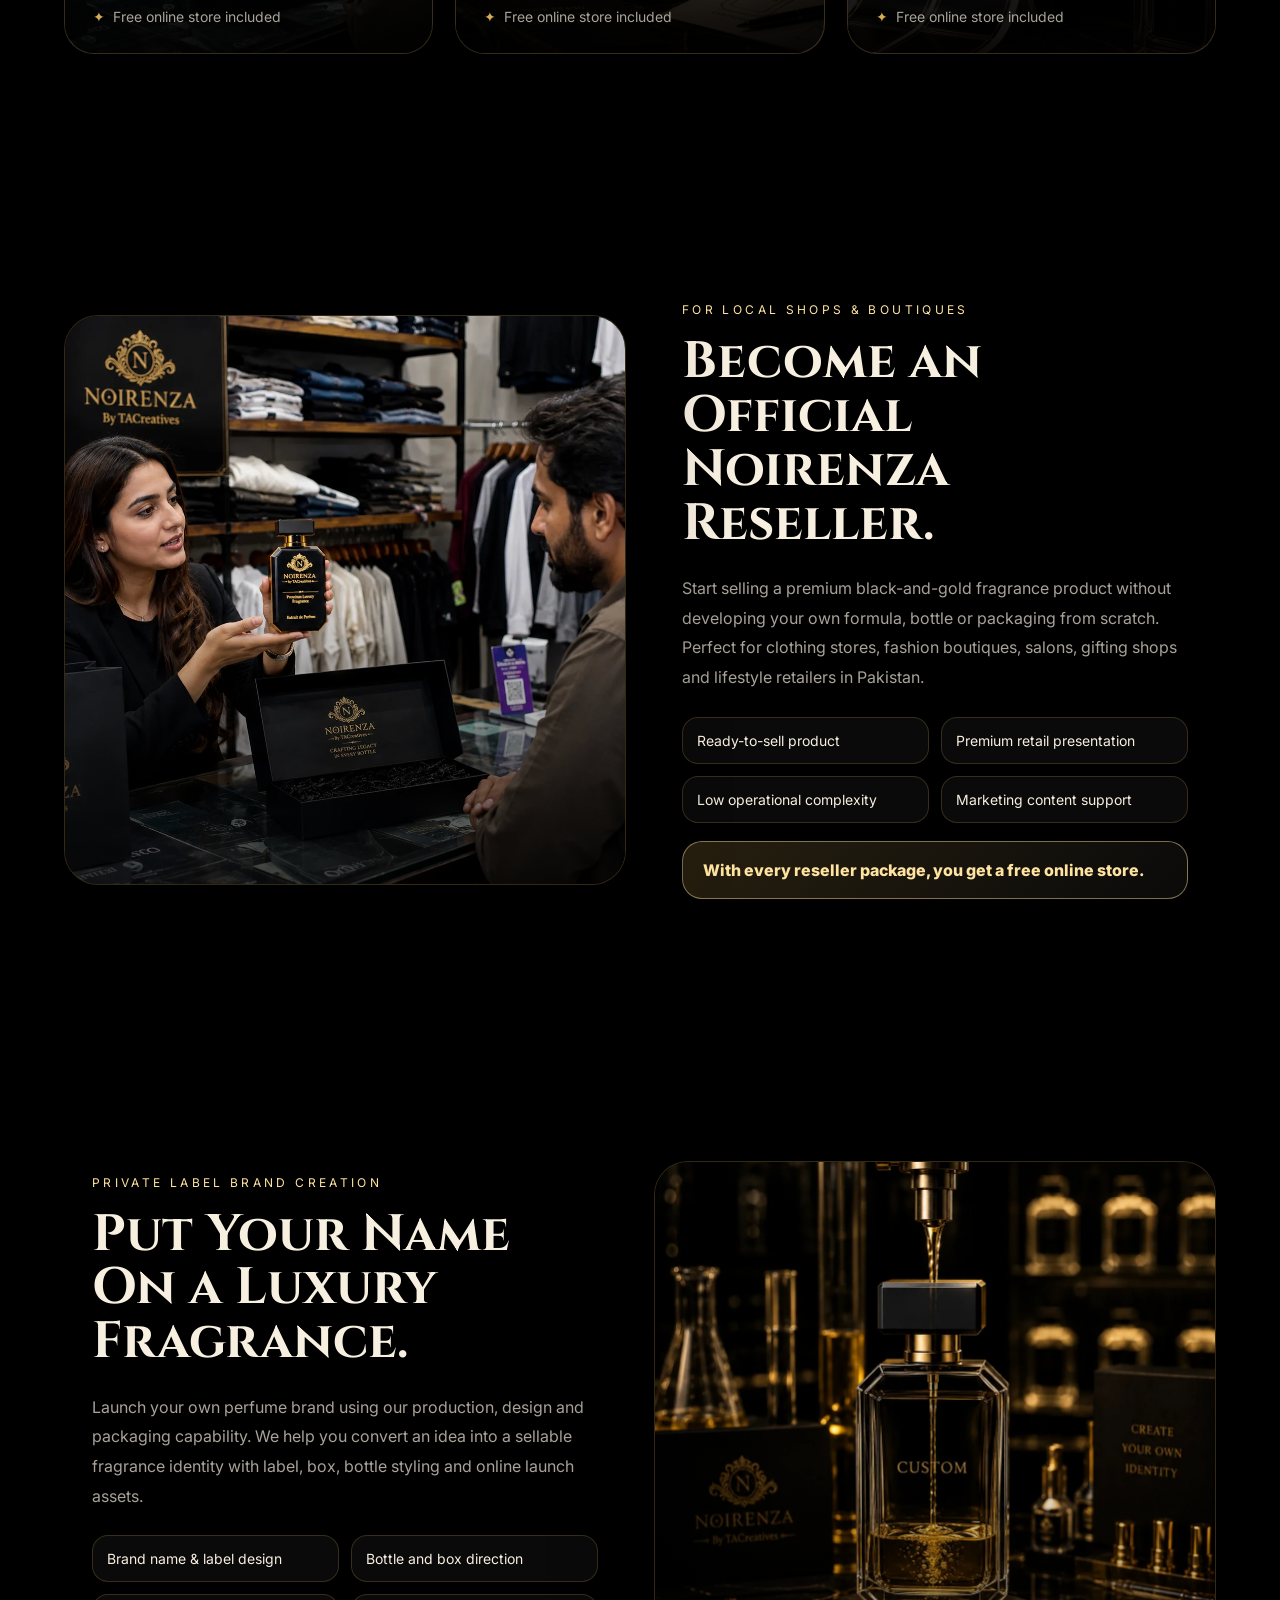
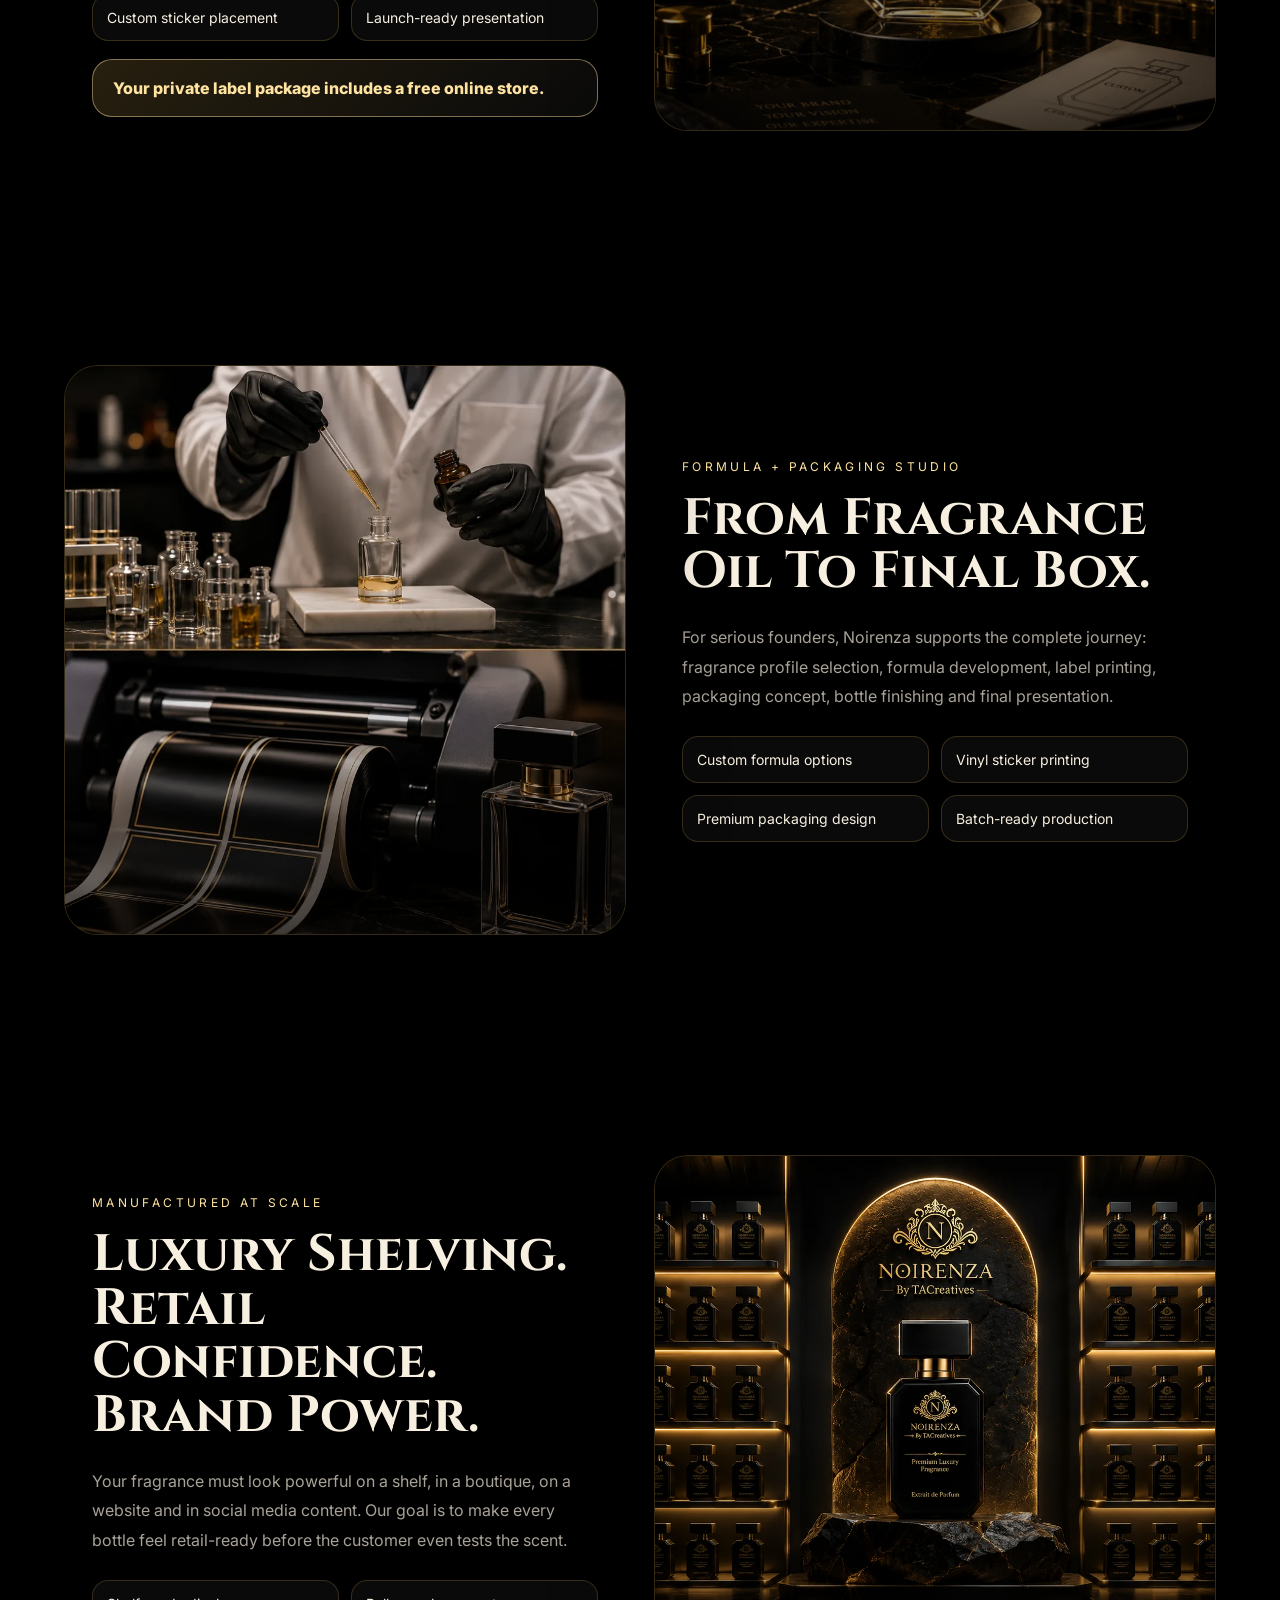
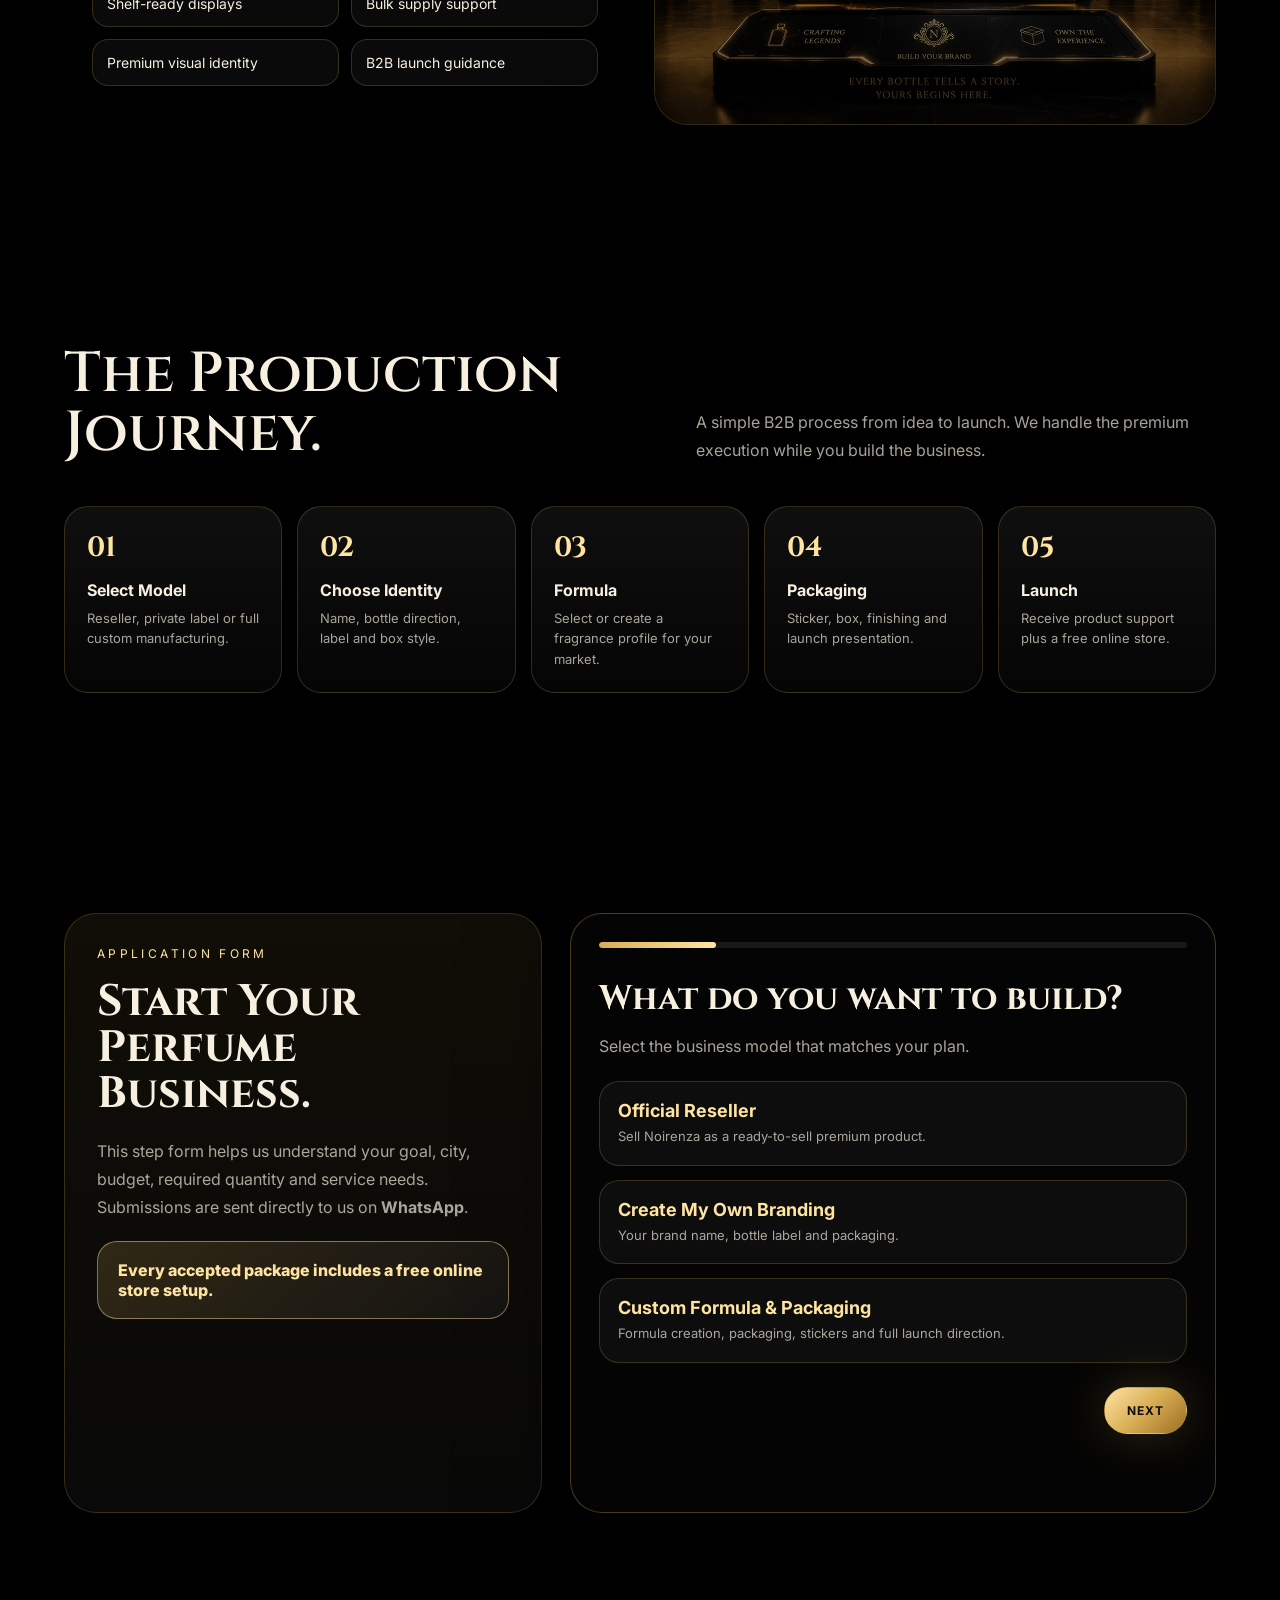
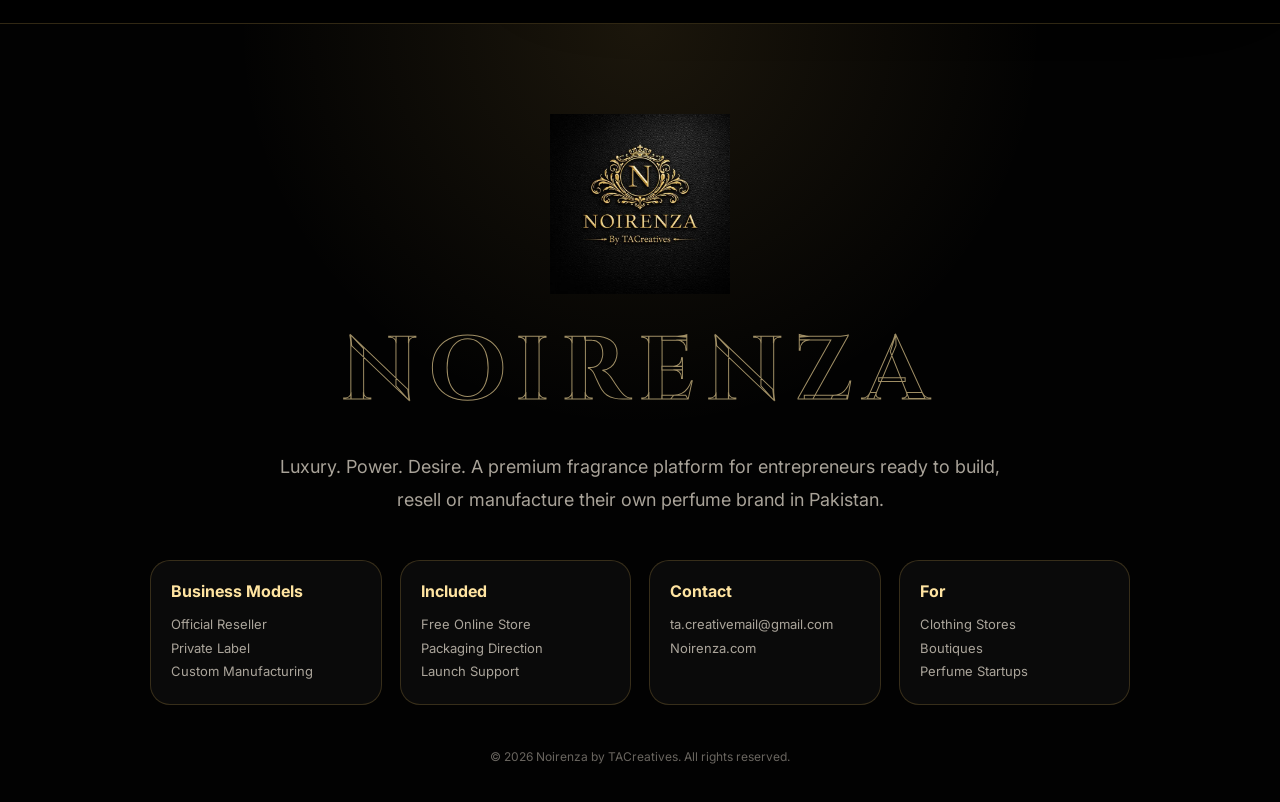
==== commit 27e2adac: "Update index.html" ====
--- a/index.html
+++ b/index.html
@@ -16,7 +16,7 @@
 <main id="top">
 <section class="hero">
   <div class="reveal"><div class="kicker">Pakistan's Luxury Perfume Brand Launch Platform</div><h1>Build Your Own <span class="gold">Luxury Perfume Brand</span></h1><p class="lead">Noirenza helps entrepreneurs, clothing stores, boutiques, salons and retailers enter the fragrance business through reseller supply, private label branding, custom formula creation and premium packaging — with a free online store included in every package.</p><div class="hero-actions"><a class="btn primary" href="#application">Start Application</a><a class="btn" href="#models">Explore Business Models</a></div><div class="badge-row"><div class="badge"><strong>01</strong><span>Resell Noirenza as a ready premium product.</span></div><div class="badge"><strong>02</strong><span>Create your own perfume brand with our production support.</span></div><div class="badge"><strong>03</strong><span>Custom formula, packaging, website and launch assets.</span></div></div></div>
-  <div class="hero-card reveal"><img class="hero-banner" src="assets/images/image-02.webp" alt="Noirenza premium perfume bottle"></div>
+  <div class="hero-card reveal"><img class="hero-banner" src="assets/images/image-13.webp" alt="Noirenza premium perfume bottle"></div>
 </section>
 <section id="models"><div class="section-title reveal"><h2>Choose Your Entry Into Fragrance.</h2><p>Three business routes designed for different investment levels and growth goals. Every route is built around premium presentation, resale confidence and market-ready execution.</p></div><div class="offer-grid">
   <article class="offer reveal"><img src="assets/images/image-05.webp" alt="Female reseller presenting Noirenza"><small>Model 01</small><h3>Official Reseller</h3><ul><li>Ready Noirenza product</li><li>Ideal for clothing shops and boutiques</li><li>Marketing content support</li><li>Free online store included</li></ul></article>
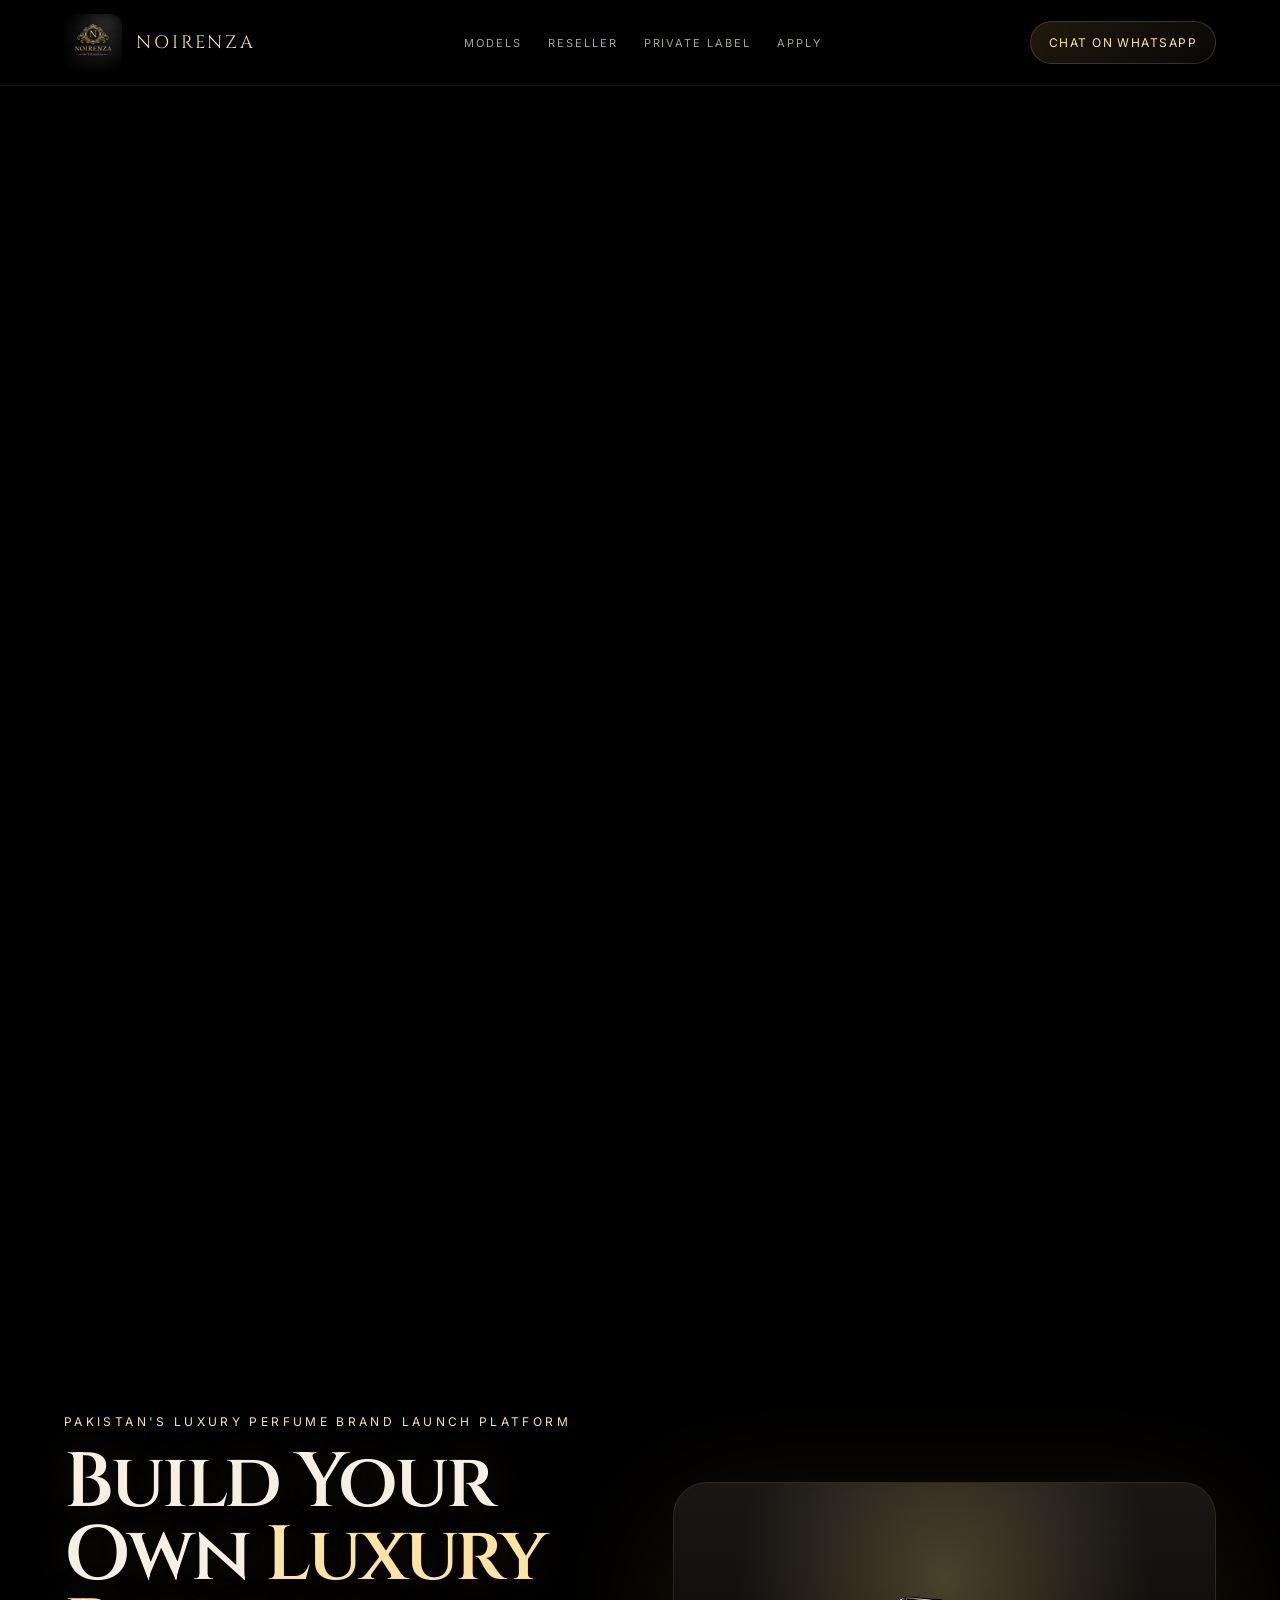
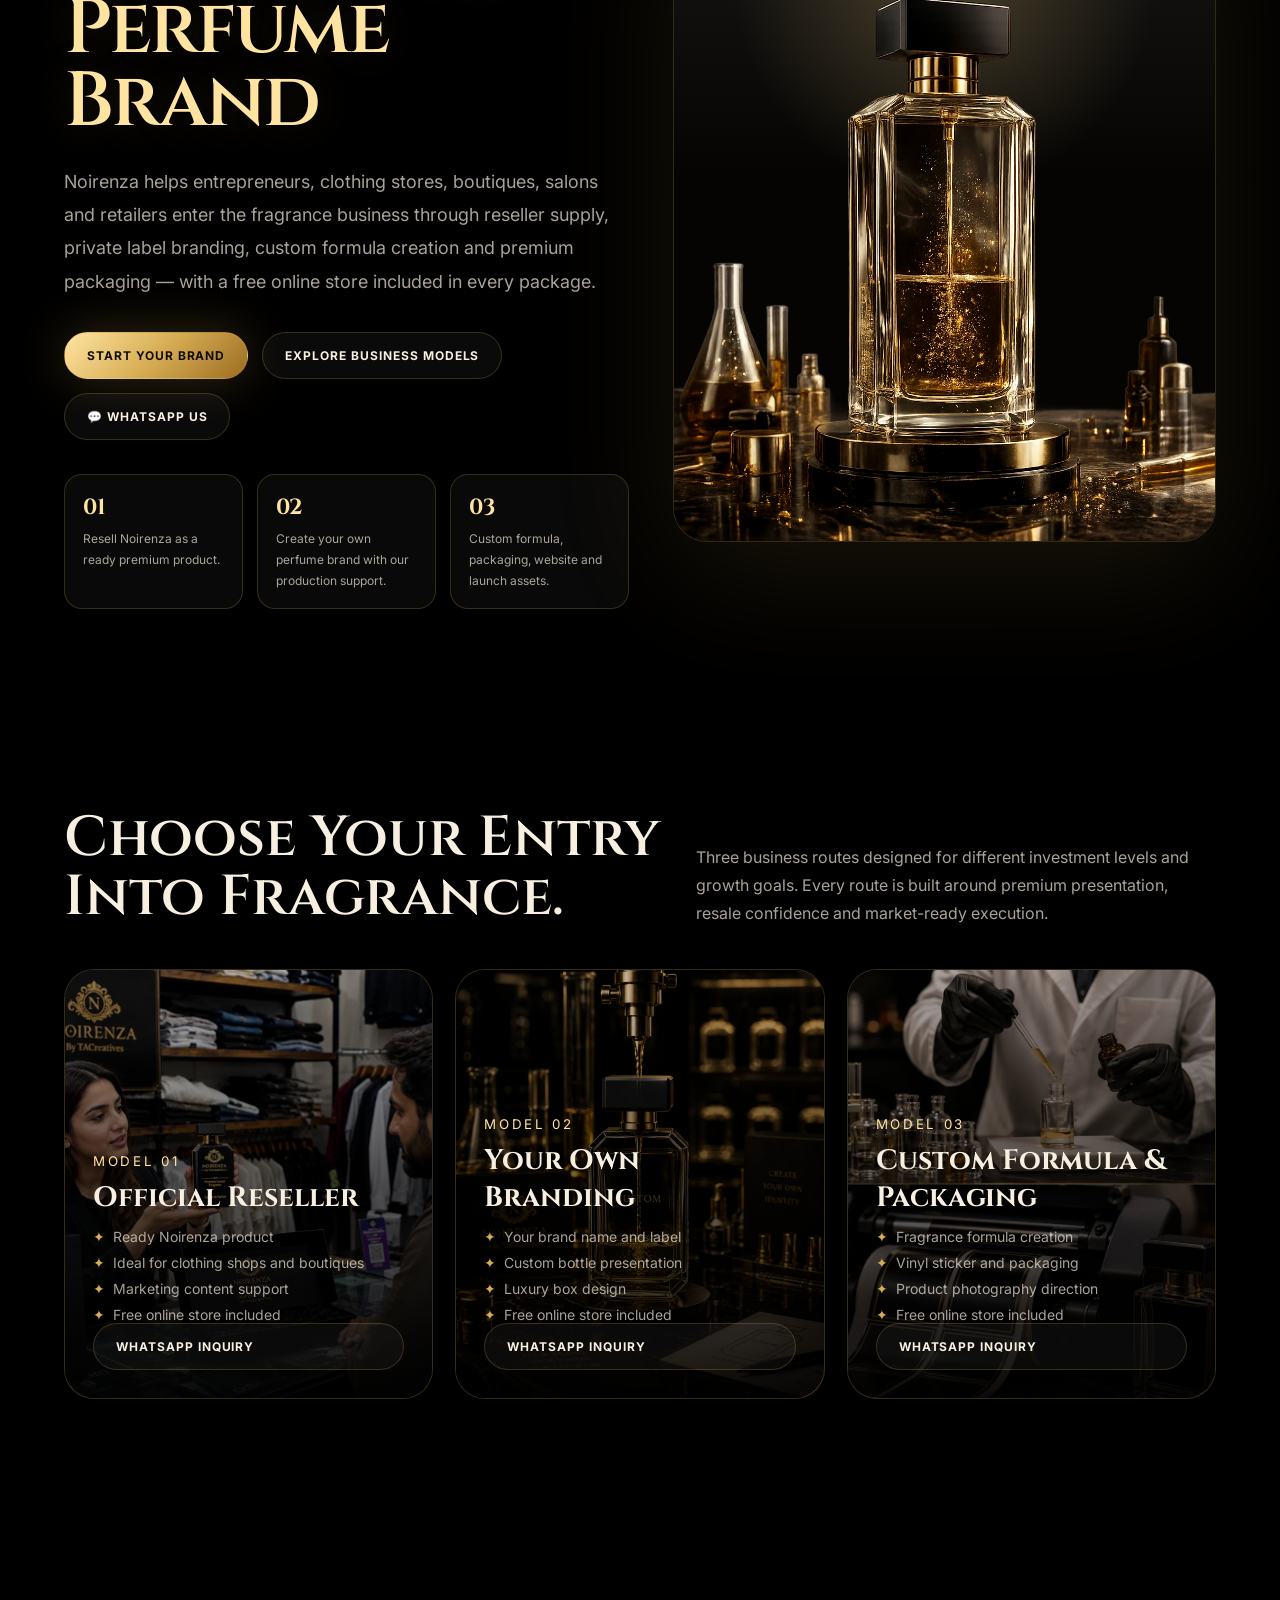
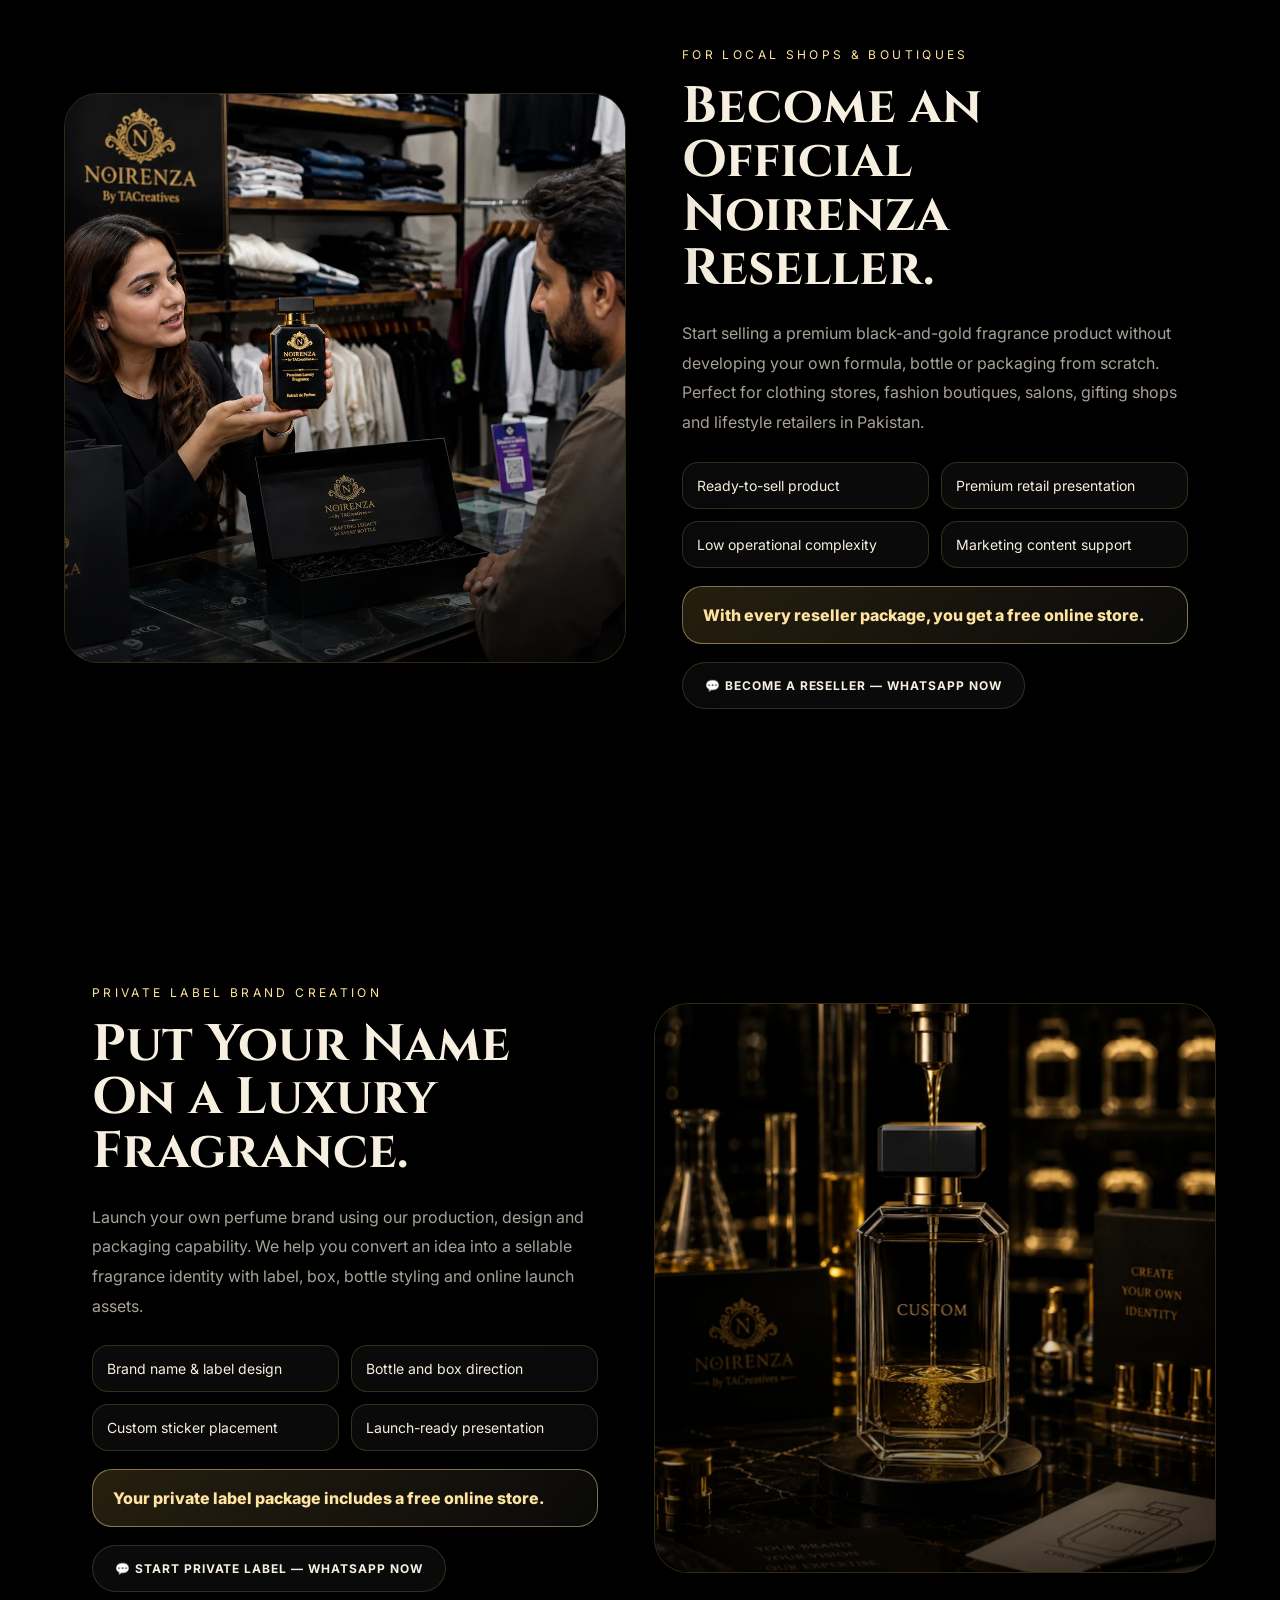
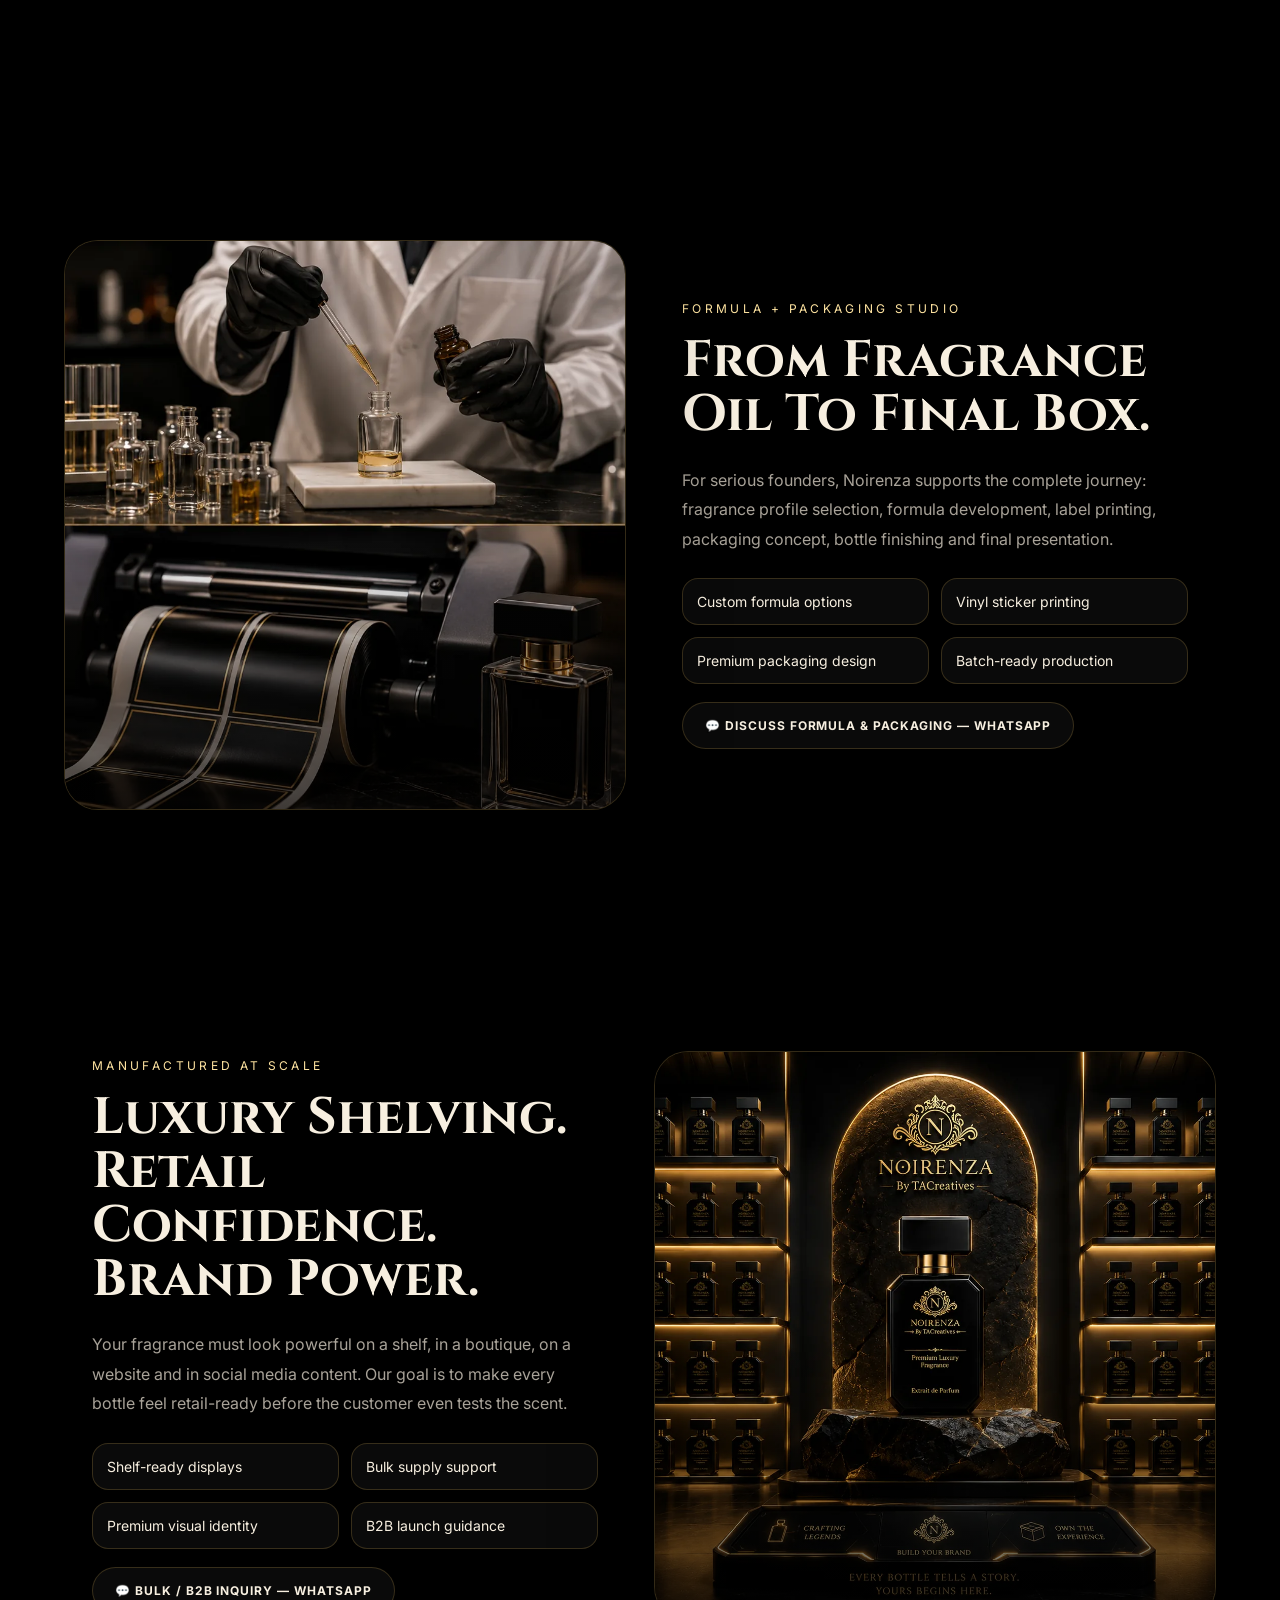
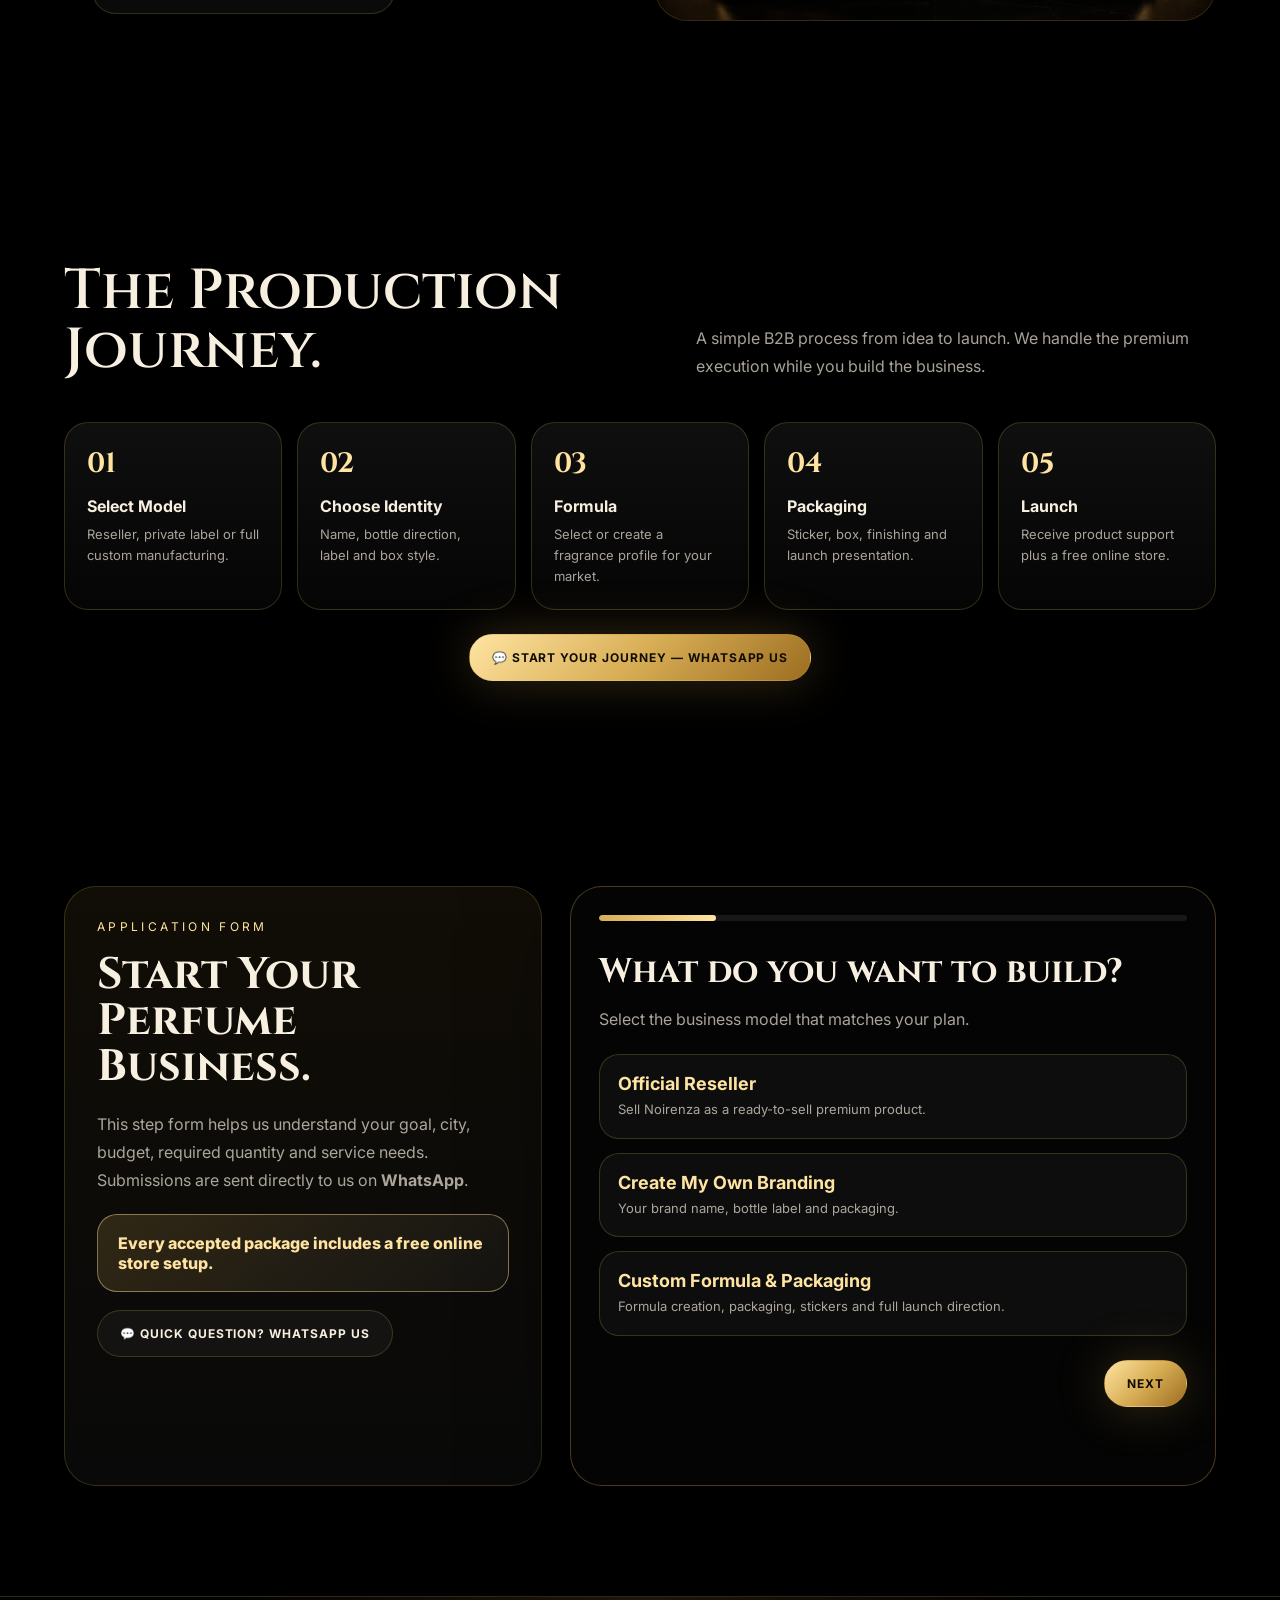
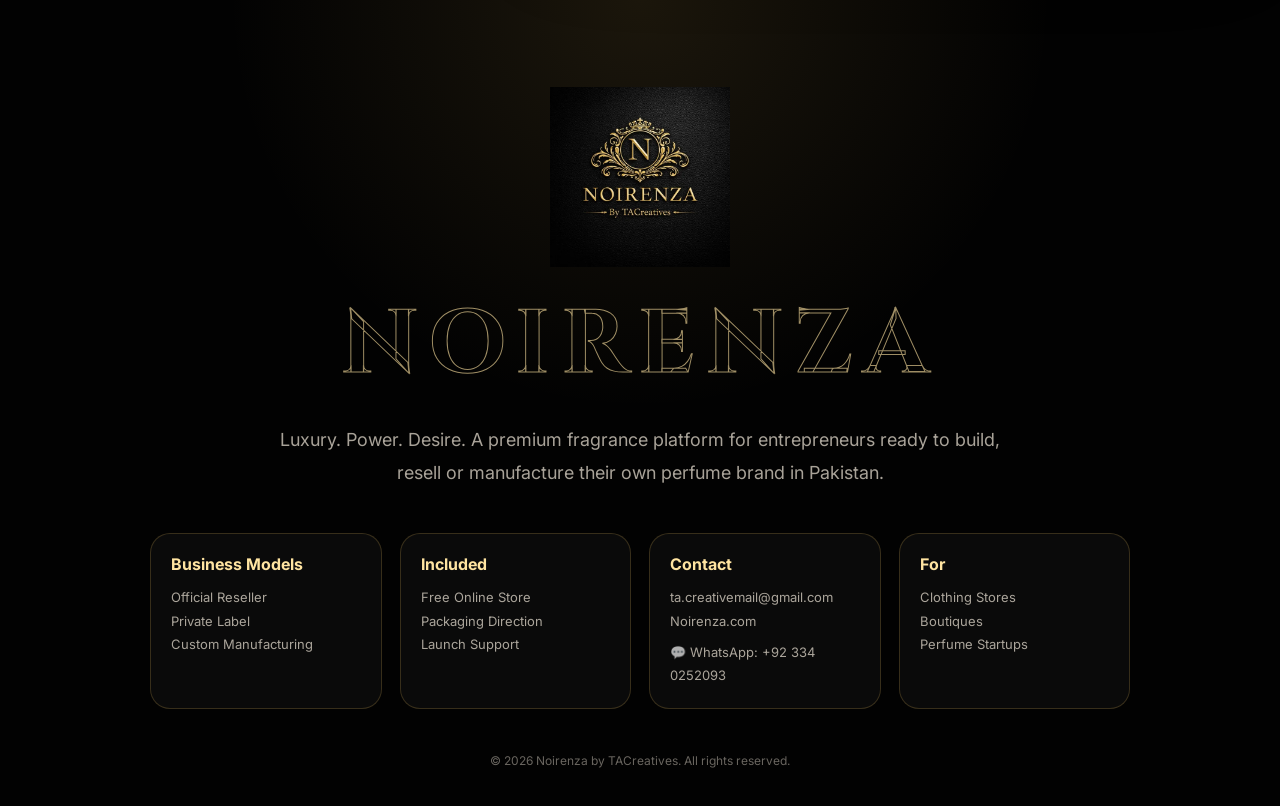
==== commit 1918b34d: "Update index.html" ====
--- a/index.html
+++ b/index.html
@@ -12,23 +12,40 @@
 </head>
 <body>
 <div class="particles" id="particles"></div>
-<nav class="nav"><a class="brand" href="#top"><img src="assets/images/image-01.webp" alt="Noirenza logo"><span>NOIRENZA</span></a><div class="navlinks"><a href="#models">Models</a><a href="#reseller">Reseller</a><a href="#custom">Private Label</a><a href="#application">Apply</a></div><a class="navcta" href="#application">Start Your Brand</a></nav>
+
+<!-- Floating WhatsApp button (visible on every section while scrolling) -->
+<a class="wa-float" href="https://wa.me/923340252093?text=Hi%20Noirenza%2C%20I%20want%20to%20know%20more%20about%20starting%20my%20perfume%20brand." target="_blank" rel="noopener" aria-label="Chat on WhatsApp">
+  <svg viewBox="0 0 32 32" xmlns="http://www.w3.org/2000/svg"><path d="M16.004 3C9.377 3 4 8.373 4 15c0 2.34.66 4.52 1.8 6.38L4 29l7.8-1.75A11.9 11.9 0 0 0 16 27c6.627 0 12-5.373 12-12S22.63 3 16.004 3Zm0 21.8c-1.98 0-3.83-.55-5.41-1.5l-.39-.23-4.63 1.04 1.04-4.5-.25-.4A9.77 9.77 0 0 1 5.2 15c0-5.96 4.85-10.8 10.8-10.8S26.8 9.04 26.8 15 21.96 24.8 16.004 24.8Zm5.98-8.13c-.33-.16-1.94-.96-2.24-1.07-.3-.11-.52-.16-.74.17-.22.32-.85 1.07-1.04 1.29-.19.22-.38.24-.71.08-.33-.16-1.38-.51-2.63-1.63-.97-.87-1.63-1.94-1.82-2.27-.19-.32-.02-.5.14-.66.15-.15.33-.38.5-.57.16-.19.22-.32.33-.54.11-.22.05-.41-.03-.57-.08-.16-.74-1.79-1.02-2.45-.27-.65-.54-.56-.74-.57-.19-.01-.41-.01-.63-.01-.22 0-.57.08-.87.41-.3.32-1.14 1.12-1.14 2.72s1.17 3.16 1.33 3.38c.16.22 2.3 3.51 5.57 4.93.78.34 1.38.54 1.85.69.78.25 1.48.21 2.04.13.62-.09 1.94-.79 2.21-1.56.27-.76.27-1.42.19-1.56-.08-.14-.3-.22-.63-.38Z"/></svg>
+</a>
+
+<nav class="nav"><a class="brand" href="#top"><img src="assets/images/image-01.webp" alt="Noirenza logo"><span>NOIRENZA</span></a><div class="navlinks"><a href="#models">Models</a><a href="#reseller">Reseller</a><a href="#custom">Private Label</a><a href="#application">Apply</a></div><a class="navcta wa-btn" href="https://wa.me/923340252093?text=Hi%20Noirenza%2C%20I%20want%20to%20start%20my%20own%20perfume%20brand." target="_blank" rel="noopener">Chat on WhatsApp</a></nav>
+
 <main id="top">
+
 <section class="hero">
-  <div class="reveal"><div class="kicker">Pakistan's Luxury Perfume Brand Launch Platform</div><h1>Build Your Own <span class="gold">Luxury Perfume Brand</span></h1><p class="lead">Noirenza helps entrepreneurs, clothing stores, boutiques, salons and retailers enter the fragrance business through reseller supply, private label branding, custom formula creation and premium packaging — with a free online store included in every package.</p><div class="hero-actions"><a class="btn primary" href="#application">Start Application</a><a class="btn" href="#models">Explore Business Models</a></div><div class="badge-row"><div class="badge"><strong>01</strong><span>Resell Noirenza as a ready premium product.</span></div><div class="badge"><strong>02</strong><span>Create your own perfume brand with our production support.</span></div><div class="badge"><strong>03</strong><span>Custom formula, packaging, website and launch assets.</span></div></div></div>
+  <div class="reveal"><div class="kicker">Pakistan's Luxury Perfume Brand Launch Platform</div><h1>Build Your Own <span class="gold">Luxury Perfume Brand</span></h1><p class="lead">Noirenza helps entrepreneurs, clothing stores, boutiques, salons and retailers enter the fragrance business through reseller supply, private label branding, custom formula creation and premium packaging — with a free online store included in every package.</p><div class="hero-actions"><a class="btn primary" href="#application">Start Your Brand</a><a class="btn" href="#models">Explore Business Models</a><a class="btn wa-btn" href="https://wa.me/923340252093?text=Hi%20Noirenza%2C%20I%20want%20to%20know%20more%20about%20starting%20my%20perfume%20brand." target="_blank" rel="noopener">💬 WhatsApp Us</a></div><div class="badge-row"><div class="badge"><strong>01</strong><span>Resell Noirenza as a ready premium product.</span></div><div class="badge"><strong>02</strong><span>Create your own perfume brand with our production support.</span></div><div class="badge"><strong>03</strong><span>Custom formula, packaging, website and launch assets.</span></div></div></div>
   <div class="hero-card reveal"><img class="hero-banner" src="assets/images/image-13.webp" alt="Noirenza premium perfume bottle"></div>
 </section>
+
 <section id="models"><div class="section-title reveal"><h2>Choose Your Entry Into Fragrance.</h2><p>Three business routes designed for different investment levels and growth goals. Every route is built around premium presentation, resale confidence and market-ready execution.</p></div><div class="offer-grid">
-  <article class="offer reveal"><img src="assets/images/image-05.webp" alt="Female reseller presenting Noirenza"><small>Model 01</small><h3>Official Reseller</h3><ul><li>Ready Noirenza product</li><li>Ideal for clothing shops and boutiques</li><li>Marketing content support</li><li>Free online store included</li></ul></article>
-  <article class="offer reveal"><img src="assets/images/image-06.webp" alt="Custom perfume bottle filling"><small>Model 02</small><h3>Your Own Branding</h3><ul><li>Your brand name and label</li><li>Custom bottle presentation</li><li>Luxury box design</li><li>Free online store included</li></ul></article>
-  <article class="offer reveal"><img src="assets/images/image-07.webp" alt="Perfume lab and sticker printing"><small>Model 03</small><h3>Custom Formula & Packaging</h3><ul><li>Fragrance formula creation</li><li>Vinyl sticker and packaging</li><li>Product photography direction</li><li>Free online store included</li></ul></article>
+  <article class="offer reveal"><img src="assets/images/image-05.webp" alt="Female reseller presenting Noirenza"><small>Model 01</small><h3>Official Reseller</h3><ul><li>Ready Noirenza product</li><li>Ideal for clothing shops and boutiques</li><li>Marketing content support</li><li>Free online store included</li></ul><a class="btn wa-btn small" href="https://wa.me/923340252093?text=Hi%20Noirenza%2C%20I%20am%20interested%20in%20the%20Official%20Reseller%20model." target="_blank" rel="noopener">WhatsApp Inquiry</a></article>
+  <article class="offer reveal"><img src="assets/images/image-06.webp" alt="Custom perfume bottle filling"><small>Model 02</small><h3>Your Own Branding</h3><ul><li>Your brand name and label</li><li>Custom bottle presentation</li><li>Luxury box design</li><li>Free online store included</li></ul><a class="btn wa-btn small" href="https://wa.me/923340252093?text=Hi%20Noirenza%2C%20I%20am%20interested%20in%20the%20Own%20Branding%20model." target="_blank" rel="noopener">WhatsApp Inquiry</a></article>
+  <article class="offer reveal"><img src="assets/images/image-07.webp" alt="Perfume lab and sticker printing"><small>Model 03</small><h3>Custom Formula & Packaging</h3><ul><li>Fragrance formula creation</li><li>Vinyl sticker and packaging</li><li>Product photography direction</li><li>Free online store included</li></ul><a class="btn wa-btn small" href="https://wa.me/923340252093?text=Hi%20Noirenza%2C%20I%20am%20interested%20in%20Custom%20Formula%20%26%20Packaging." target="_blank" rel="noopener">WhatsApp Inquiry</a></article>
 </div></section>
-<section id="reseller" class="scene"><div class="visual reveal"><img src="assets/images/image-08.webp" alt="Reseller selling Noirenza to local clothing shop"></div><div class="copy reveal"><div class="kicker">For Local Shops & Boutiques</div><h2>Become an Official Noirenza Reseller.</h2><p>Start selling a premium black-and-gold fragrance product without developing your own formula, bottle or packaging from scratch. Perfect for clothing stores, fashion boutiques, salons, gifting shops and lifestyle retailers in Pakistan.</p><div class="feature-list"><div class="feature">Ready-to-sell product</div><div class="feature">Premium retail presentation</div><div class="feature">Low operational complexity</div><div class="feature">Marketing content support</div></div><div class="free-store">With every reseller package, you get a free online store.</div></div></section>
-<section id="custom" class="scene"><div class="copy reveal"><div class="kicker">Private Label Brand Creation</div><h2>Put Your Name On a Luxury Fragrance.</h2><p>Launch your own perfume brand using our production, design and packaging capability. We help you convert an idea into a sellable fragrance identity with label, box, bottle styling and online launch assets.</p><div class="feature-list"><div class="feature">Brand name & label design</div><div class="feature">Bottle and box direction</div><div class="feature">Custom sticker placement</div><div class="feature">Launch-ready presentation</div></div><div class="free-store">Your private label package includes a free online store.</div></div><div class="visual reveal"><img src="assets/images/image-09.webp" alt="Empty custom bottle filling"></div></section>
-<section class="scene"><div class="visual reveal"><img src="assets/images/image-10.webp" alt="Lab and sticker printing process without text"></div><div class="copy reveal"><div class="kicker">Formula + Packaging Studio</div><h2>From Fragrance Oil To Final Box.</h2><p>For serious founders, Noirenza supports the complete journey: fragrance profile selection, formula development, label printing, packaging concept, bottle finishing and final presentation.</p><div class="feature-list"><div class="feature">Custom formula options</div><div class="feature">Vinyl sticker printing</div><div class="feature">Premium packaging design</div><div class="feature">Batch-ready production</div></div></div></section>
-<section class="scene"><div class="copy reveal"><div class="kicker">Manufactured At Scale</div><h2>Luxury Shelving. Retail Confidence. Brand Power.</h2><p>Your fragrance must look powerful on a shelf, in a boutique, on a website and in social media content. Our goal is to make every bottle feel retail-ready before the customer even tests the scent.</p><div class="feature-list"><div class="feature">Shelf-ready displays</div><div class="feature">Bulk supply support</div><div class="feature">Premium visual identity</div><div class="feature">B2B launch guidance</div></div></div><div class="visual reveal"><img src="assets/images/image-11.webp" alt="Noirenza bottles on luxury shelf"></div></section>
-<section><div class="section-title reveal"><h2>The Production Journey.</h2><p>A simple B2B process from idea to launch. We handle the premium execution while you build the business.</p></div><div class="process"><div class="step reveal"><b>01</b><h4>Select Model</h4><p>Reseller, private label or full custom manufacturing.</p></div><div class="step reveal"><b>02</b><h4>Choose Identity</h4><p>Name, bottle direction, label and box style.</p></div><div class="step reveal"><b>03</b><h4>Formula</h4><p>Select or create a fragrance profile for your market.</p></div><div class="step reveal"><b>04</b><h4>Packaging</h4><p>Sticker, box, finishing and launch presentation.</p></div><div class="step reveal"><b>05</b><h4>Launch</h4><p>Receive product support plus a free online store.</p></div></div></section>
-<section id="application"><div class="form-wrap"><div class="form-intro reveal"><div class="kicker">Application Form</div><h2>Start Your Perfume Business.</h2><p>This step form helps us understand your goal, city, budget, required quantity and service needs. Submissions are sent directly to us on <b>WhatsApp</b>.</p><div class="free-store">Every accepted package includes a free online store setup.</div></div><form class="form-box reveal" id="stepForm"><div class="progress"><div class="bar" id="bar"></div></div>
+
+<section id="reseller" class="scene"><div class="visual reveal"><img src="assets/images/image-08.webp" alt="Reseller selling Noirenza to local clothing shop"></div><div class="copy reveal"><div class="kicker">For Local Shops & Boutiques</div><h2>Become an Official Noirenza Reseller.</h2><p>Start selling a premium black-and-gold fragrance product without developing your own formula, bottle or packaging from scratch. Perfect for clothing stores, fashion boutiques, salons, gifting shops and lifestyle retailers in Pakistan.</p><div class="feature-list"><div class="feature">Ready-to-sell product</div><div class="feature">Premium retail presentation</div><div class="feature">Low operational complexity</div><div class="feature">Marketing content support</div></div><div class="free-store">With every reseller package, you get a free online store.</div><a class="btn wa-btn" style="margin-top:18px;display:inline-flex" href="https://wa.me/923340252093?text=Hi%20Noirenza%2C%20I%20want%20to%20become%20an%20Official%20Reseller." target="_blank" rel="noopener">💬 Become a Reseller — WhatsApp Now</a></div></section>
+
+<section id="custom" class="scene"><div class="copy reveal"><div class="kicker">Private Label Brand Creation</div><h2>Put Your Name On a Luxury Fragrance.</h2><p>Launch your own perfume brand using our production, design and packaging capability. We help you convert an idea into a sellable fragrance identity with label, box, bottle styling and online launch assets.</p><div class="feature-list"><div class="feature">Brand name & label design</div><div class="feature">Bottle and box direction</div><div class="feature">Custom sticker placement</div><div class="feature">Launch-ready presentation</div></div><div class="free-store">Your private label package includes a free online store.</div><a class="btn wa-btn" style="margin-top:18px;display:inline-flex" href="https://wa.me/923340252093?text=Hi%20Noirenza%2C%20I%20want%20to%20create%20my%20own%20perfume%20brand%20(Private%20Label)." target="_blank" rel="noopener">💬 Start Private Label — WhatsApp Now</a></div><div class="visual reveal"><img src="assets/images/image-09.webp" alt="Empty custom bottle filling"></div></section>
+
+<section class="scene"><div class="visual reveal"><img src="assets/images/image-10.webp" alt="Lab and sticker printing process without text"></div><div class="copy reveal"><div class="kicker">Formula + Packaging Studio</div><h2>From Fragrance Oil To Final Box.</h2><p>For serious founders, Noirenza supports the complete journey: fragrance profile selection, formula development, label printing, packaging concept, bottle finishing and final presentation.</p><div class="feature-list"><div class="feature">Custom formula options</div><div class="feature">Vinyl sticker printing</div><div class="feature">Premium packaging design</div><div class="feature">Batch-ready production</div></div><a class="btn wa-btn" style="margin-top:18px;display:inline-flex" href="https://wa.me/923340252093?text=Hi%20Noirenza%2C%20I%20want%20details%20about%20Custom%20Formula%20%26%20Packaging." target="_blank" rel="noopener">💬 Discuss Formula & Packaging — WhatsApp</a></div></section>
+
+<section class="scene"><div class="copy reveal"><div class="kicker">Manufactured At Scale</div><h2>Luxury Shelving. Retail Confidence. Brand Power.</h2><p>Your fragrance must look powerful on a shelf, in a boutique, on a website and in social media content. Our goal is to make every bottle feel retail-ready before the customer even tests the scent.</p><div class="feature-list"><div class="feature">Shelf-ready displays</div><div class="feature">Bulk supply support</div><div class="feature">Premium visual identity</div><div class="feature">B2B launch guidance</div></div><a class="btn wa-btn" style="margin-top:18px;display:inline-flex" href="https://wa.me/923340252093?text=Hi%20Noirenza%2C%20I%20want%20bulk%2FB2B%20supply%20details." target="_blank" rel="noopener">💬 Bulk / B2B Inquiry — WhatsApp</a></div><div class="visual reveal"><img src="assets/images/image-11.webp" alt="Noirenza bottles on luxury shelf"></div></section>
+
+<section><div class="section-title reveal"><h2>The Production Journey.</h2><p>A simple B2B process from idea to launch. We handle the premium execution while you build the business.</p></div><div class="process"><div class="step reveal"><b>01</b><h4>Select Model</h4><p>Reseller, private label or full custom manufacturing.</p></div><div class="step reveal"><b>02</b><h4>Choose Identity</h4><p>Name, bottle direction, label and box style.</p></div><div class="step reveal"><b>03</b><h4>Formula</h4><p>Select or create a fragrance profile for your market.</p></div><div class="step reveal"><b>04</b><h4>Packaging</h4><p>Sticker, box, finishing and launch presentation.</p></div><div class="step reveal"><b>05</b><h4>Launch</h4><p>Receive product support plus a free online store.</p></div></div>
+<div style="text-align:center;margin-top:36px"><a class="btn primary wa-btn" href="https://wa.me/923340252093?text=Hi%20Noirenza%2C%20I%20want%20to%20start%20the%20production%20journey%20for%20my%20brand." target="_blank" rel="noopener">💬 Start Your Journey — WhatsApp Us</a></div>
+</section>
+
+<section id="application"><div class="form-wrap"><div class="form-intro reveal"><div class="kicker">Application Form</div><h2>Start Your Perfume Business.</h2><p>This step form helps us understand your goal, city, budget, required quantity and service needs. Submissions are sent directly to us on <b>WhatsApp</b>.</p><div class="free-store">Every accepted package includes a free online store setup.</div><a class="btn wa-btn" style="margin-top:18px;display:inline-flex" href="https://wa.me/923340252093?text=Hi%20Noirenza%2C%20I%20have%20a%20question%20before%20applying." target="_blank" rel="noopener">💬 Quick Question? WhatsApp Us</a></div><form class="form-box reveal" id="stepForm"><div class="progress"><div class="bar" id="bar"></div></div>
   <div class="q active" data-step="0"><h3>What do you want to build?</h3><p>Select the business model that matches your plan.</p><div class="choices" data-name="Business Model"><div class="choice"><strong>Official Reseller</strong><span>Sell Noirenza as a ready-to-sell premium product.</span></div><div class="choice"><strong>Create My Own Branding</strong><span>Your brand name, bottle label and packaging.</span></div><div class="choice"><strong>Custom Formula & Packaging</strong><span>Formula creation, packaging, stickers and full launch direction.</span></div></div></div>
   <div class="q" data-step="1"><h3>Your Business Details</h3><p>Tell us who you are and where you want to launch.</p><div class="fields"><div class="field"><label>Your Name</label><input name="Name" required></div><div class="field"><label>Phone / WhatsApp</label><input name="Phone" required></div><div class="field"><label>City</label><input name="City" placeholder="Karachi, Lahore, Islamabad..."></div><div class="field"><label>Business Type</label><select name="Business Type"><option>Clothing Store</option><option>Boutique</option><option>Salon / Beauty Studio</option><option>Online Seller</option><option>New Startup</option><option>Other</option></select></div></div></div>
   <div class="q" data-step="2"><h3>Quantity & Budget</h3><p>This helps us suggest the right package and production route.</p><div class="fields"><div class="field"><label>Expected Quantity</label><select name="Expected Quantity"><option>25 - 50 Bottles</option><option>50 - 100 Bottles</option><option>100 - 300 Bottles</option><option>300 - 500 Bottles</option><option>500+ Bottles</option></select></div><div class="field"><label>Budget Range</label><select name="Budget Range"><option>Under PKR 50,000</option><option>PKR 50,000 - 150,000</option><option>PKR 150,000 - 300,000</option><option>PKR 300,000 - 500,000</option><option>PKR 500,000+</option></select></div></div></div>
@@ -36,7 +53,8 @@
   <div class="q" data-step="4"><h3>Final Notes</h3><p>Anything specific you want us to know?</p><div class="fields"><div class="field full"><label>Email Address</label><input type="email" name="Email"></div><div class="field full"><label>Message</label><textarea name="Message" placeholder="Tell us about your idea, shop, brand name, preferred fragrance style or launch timeline..."></textarea></div></div></div>
   <div class="form-actions"><button type="button" class="btn" id="prev">Back</button><button type="button" class="btn primary" id="next">Next</button><button type="submit" class="btn primary hidden" id="submit">Send Application</button></div>
 </form></div></section>
+
 </main>
-<footer class="footer"><img class="footer-logo" src="assets/images/image-12.webp" alt="Noirenza logo"><h2>NOIRENZA</h2><p class="lead" style="margin:18px auto 0;max-width:720px">Luxury. Power. Desire. A premium fragrance platform for entrepreneurs ready to build, resell or manufacture their own perfume brand in Pakistan.</p><div class="foot-grid"><div class="foot-card"><h4>Business Models</h4><a>Official Reseller</a><a>Private Label</a><a>Custom Manufacturing</a></div><div class="foot-card"><h4>Included</h4><p>Free Online Store</p><p>Packaging Direction</p><p>Launch Support</p></div><div class="foot-card"><h4>Contact</h4><p>ta.creativemail@gmail.com</p><p>Noirenza.com</p></div><div class="foot-card"><h4>For</h4><p>Clothing Stores</p><p>Boutiques</p><p>Perfume Startups</p></div></div><div class="copyright">© 2026 Noirenza by TACreatives. All rights reserved.</div></footer>
+<footer class="footer"><img class="footer-logo" src="assets/images/image-12.webp" alt="Noirenza logo"><h2>NOIRENZA</h2><p class="lead" style="margin:18px auto 0;max-width:720px">Luxury. Power. Desire. A premium fragrance platform for entrepreneurs ready to build, resell or manufacture their own perfume brand in Pakistan.</p><div class="foot-grid"><div class="foot-card"><h4>Business Models</h4><a>Official Reseller</a><a>Private Label</a><a>Custom Manufacturing</a></div><div class="foot-card"><h4>Included</h4><p>Free Online Store</p><p>Packaging Direction</p><p>Launch Support</p></div><div class="foot-card"><h4>Contact</h4><p>ta.creativemail@gmail.com</p><p>Noirenza.com</p><a class="wa-btn small" style="margin-top:8px;display:inline-flex" href="https://wa.me/923340252093?text=Hi%20Noirenza%2C%20I%20found%20you%20from%20your%20website." target="_blank" rel="noopener">💬 WhatsApp: +92 334 0252093</a></div><div class="foot-card"><h4>For</h4><p>Clothing Stores</p><p>Boutiques</p><p>Perfume Startups</p></div></div><div class="copyright">© 2026 Noirenza by TACreatives. All rights reserved.</div></footer>
 <script src="assets/js/main.js"></script>
 </body></html>
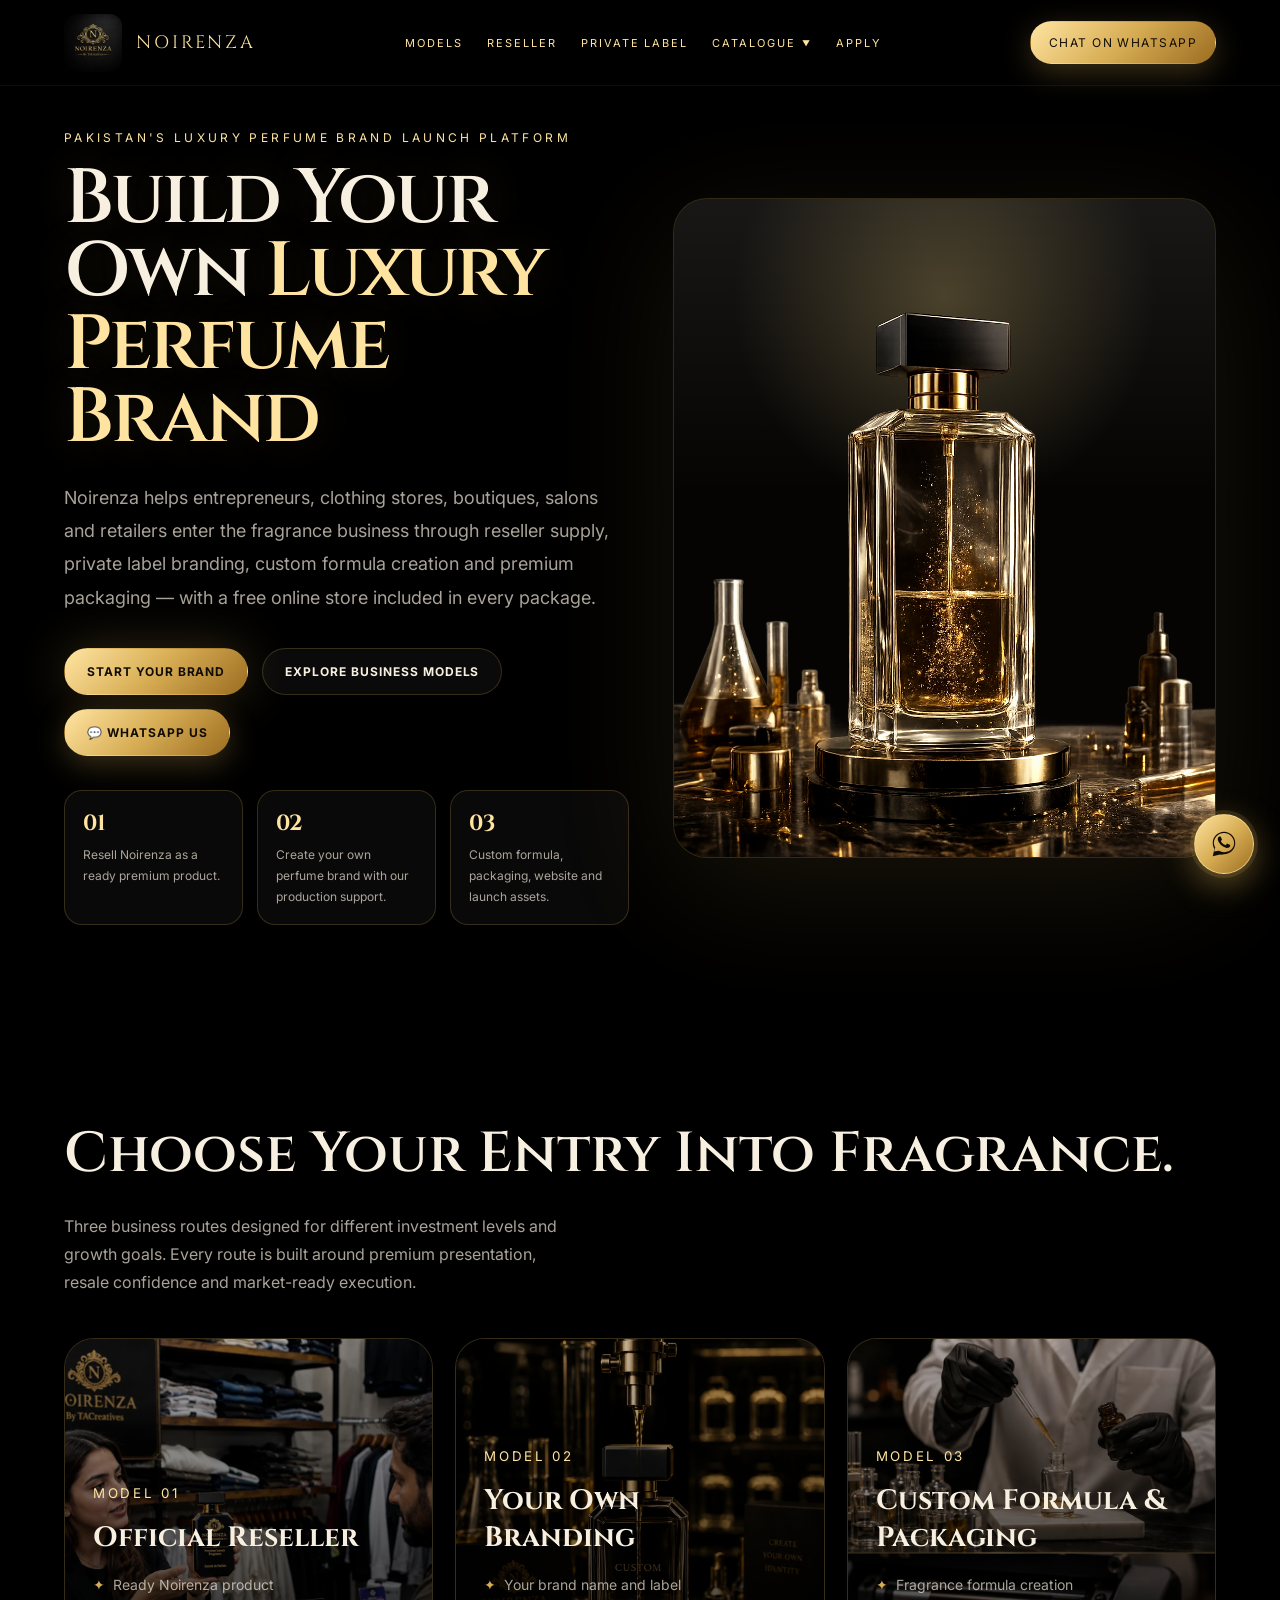
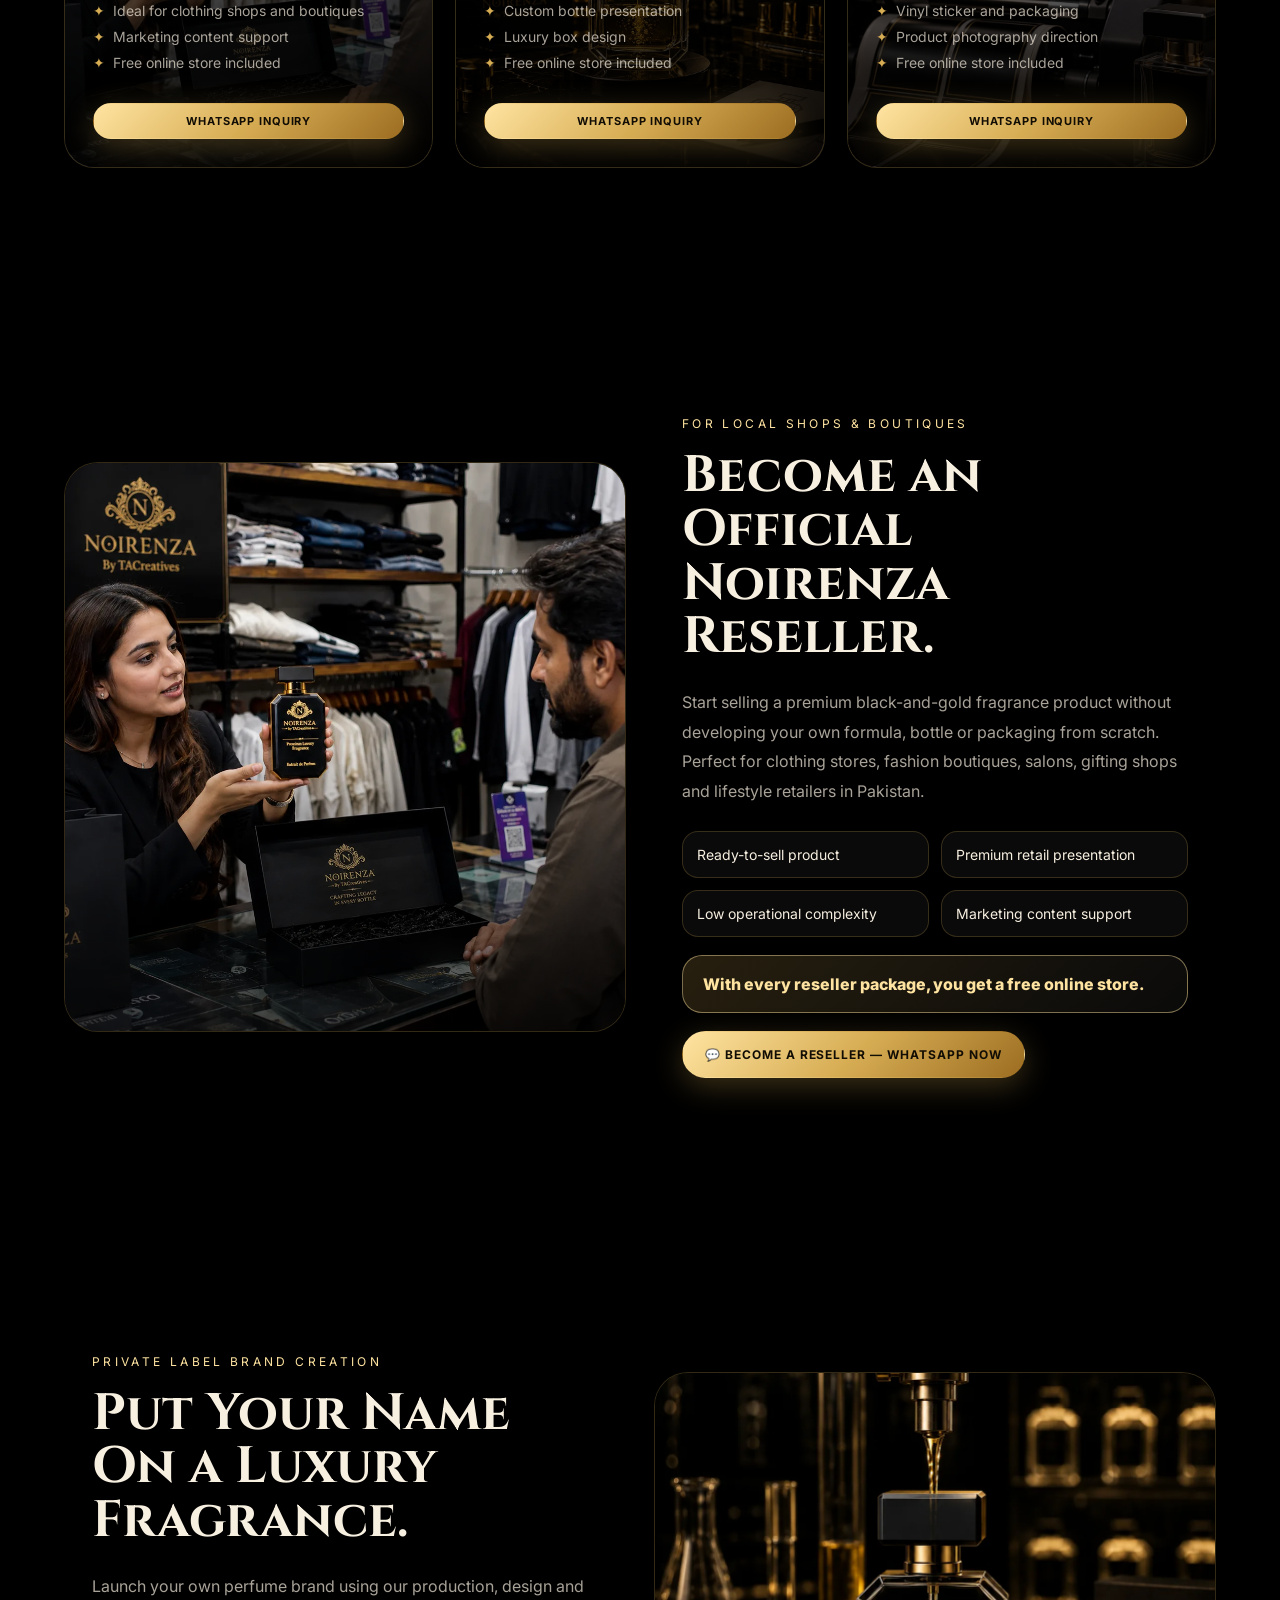
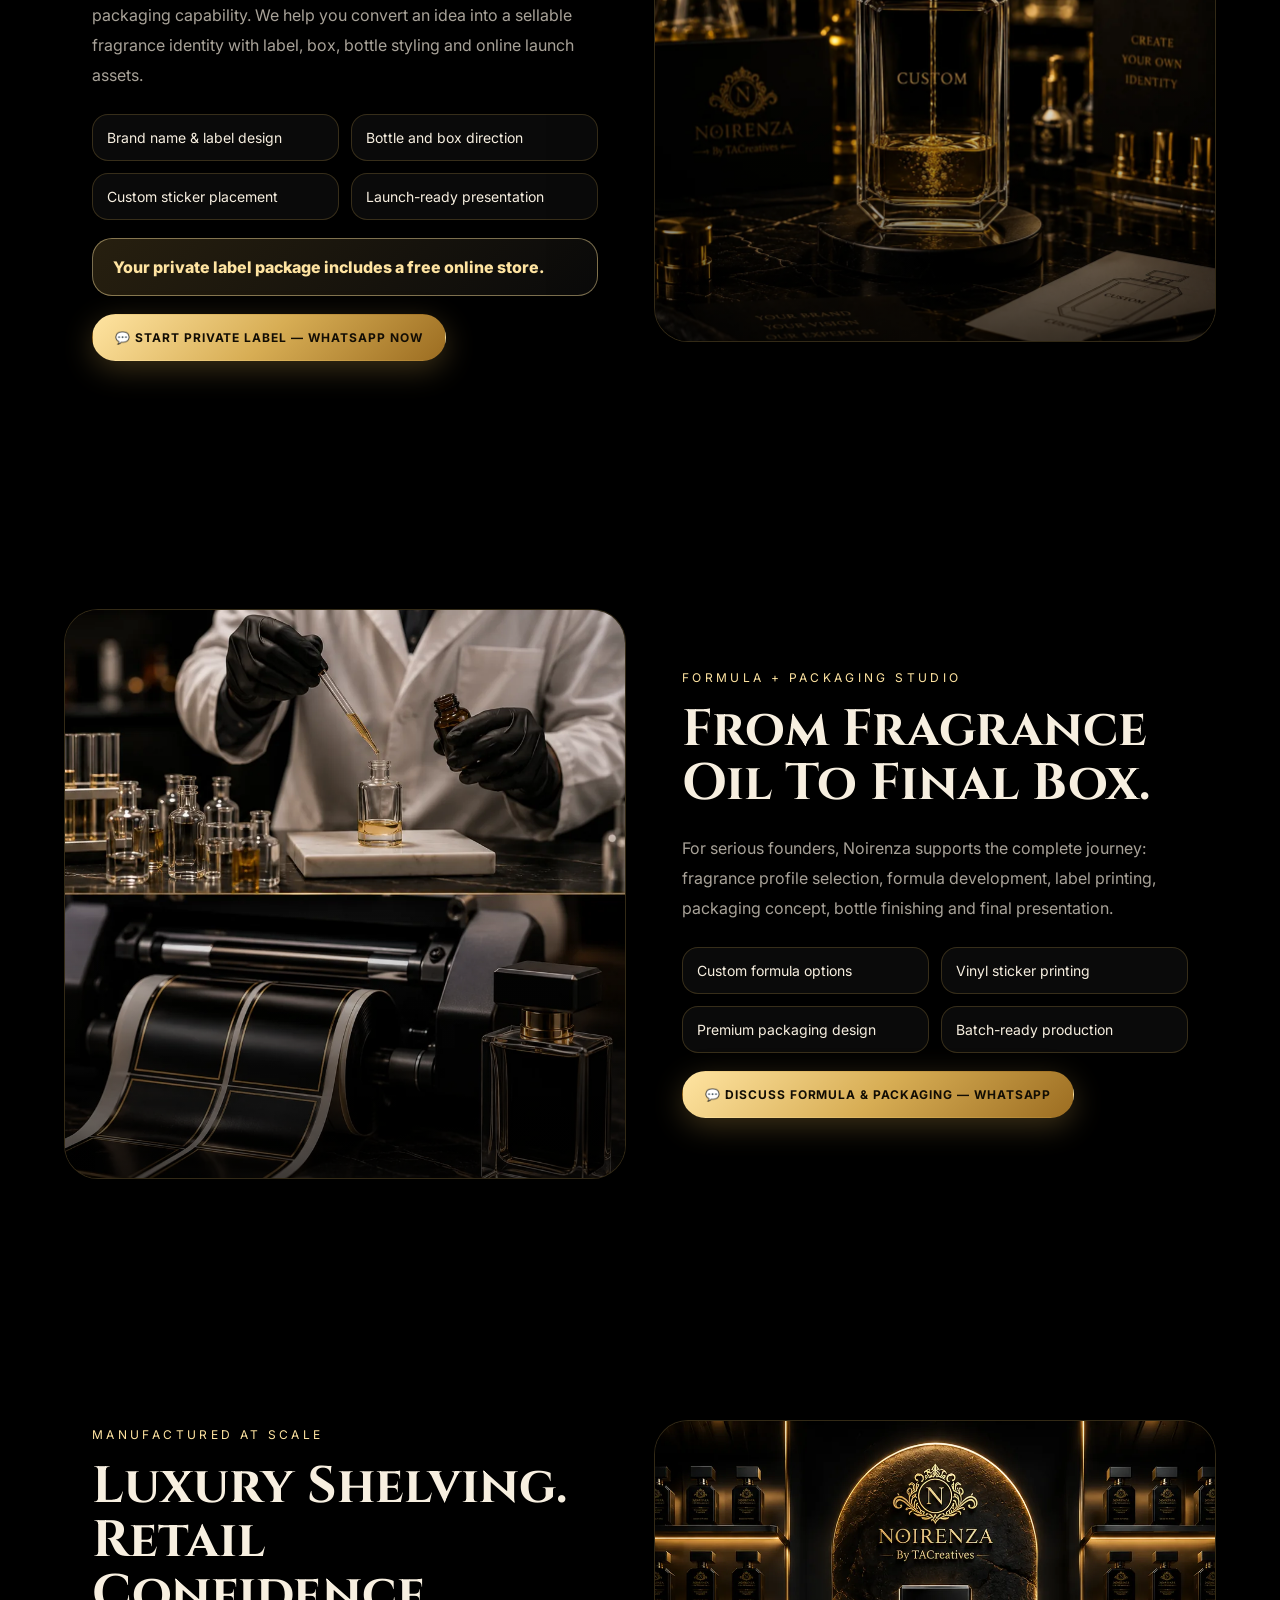
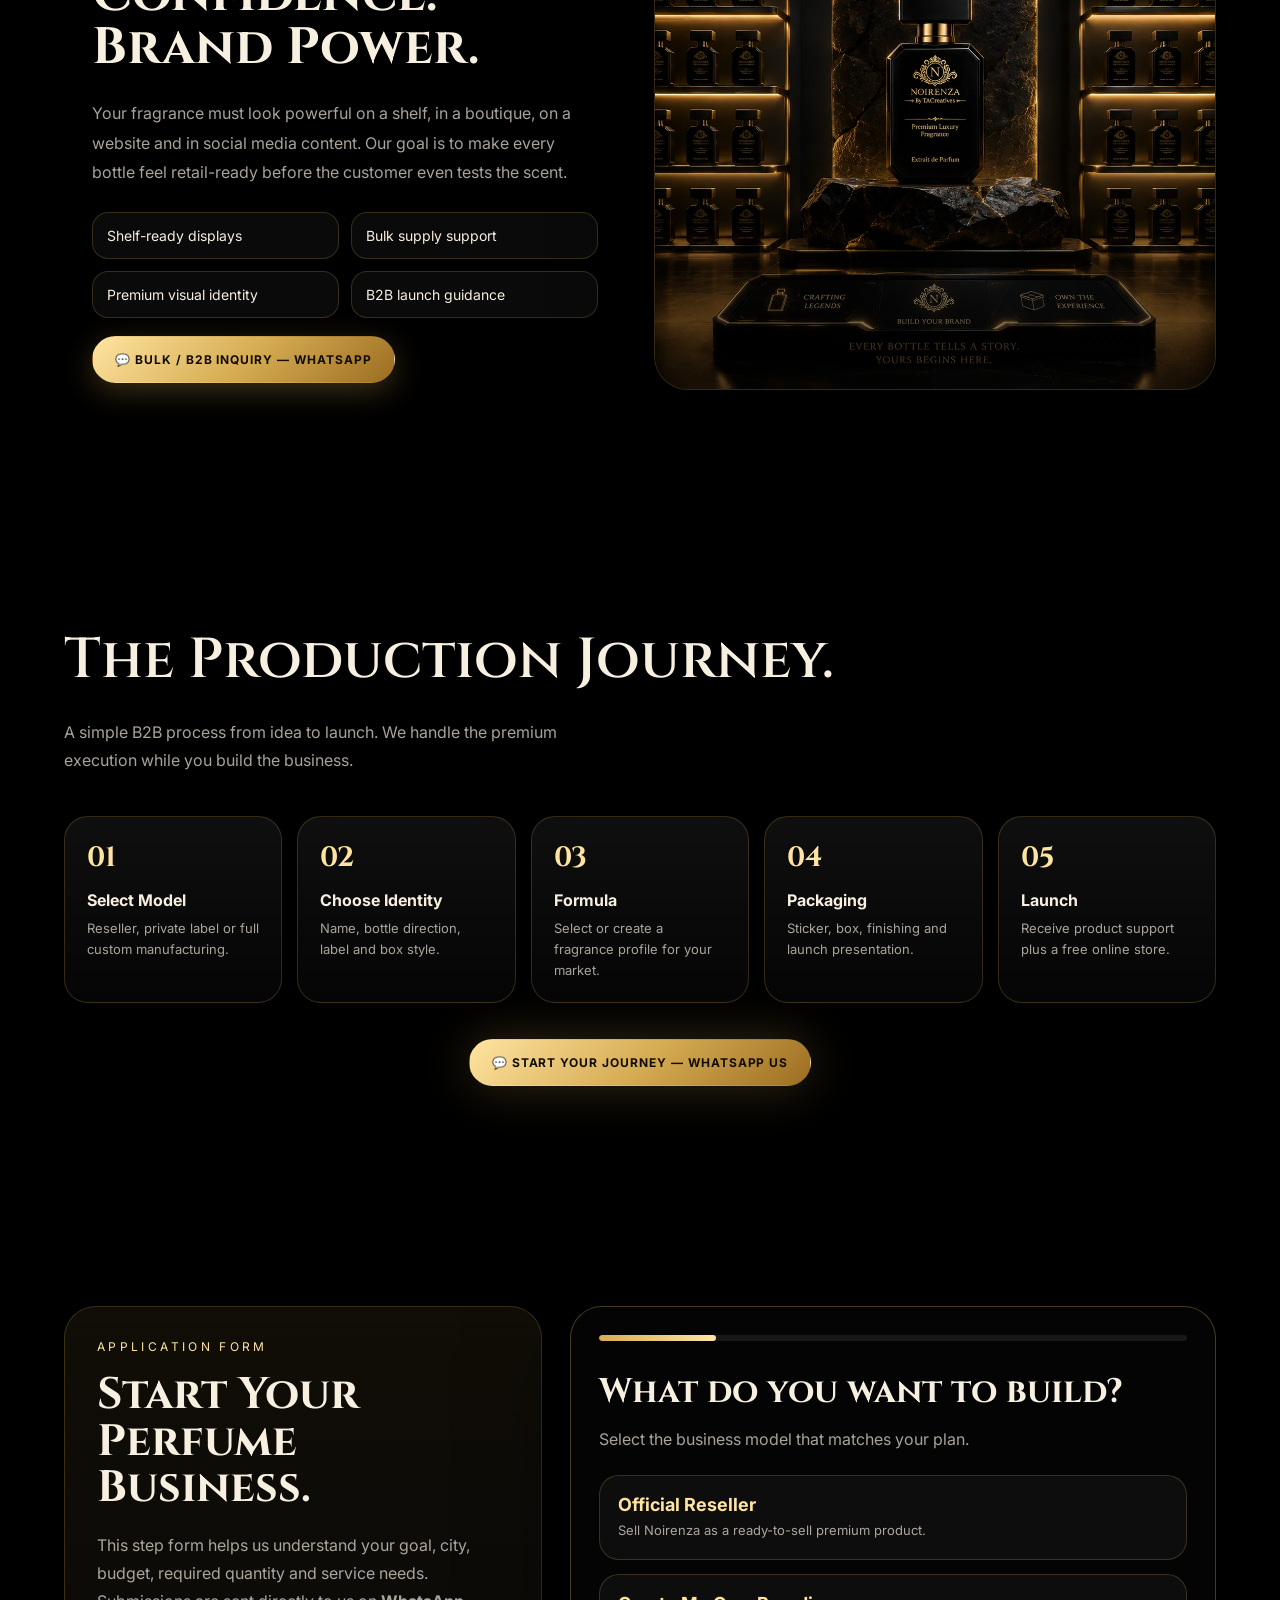
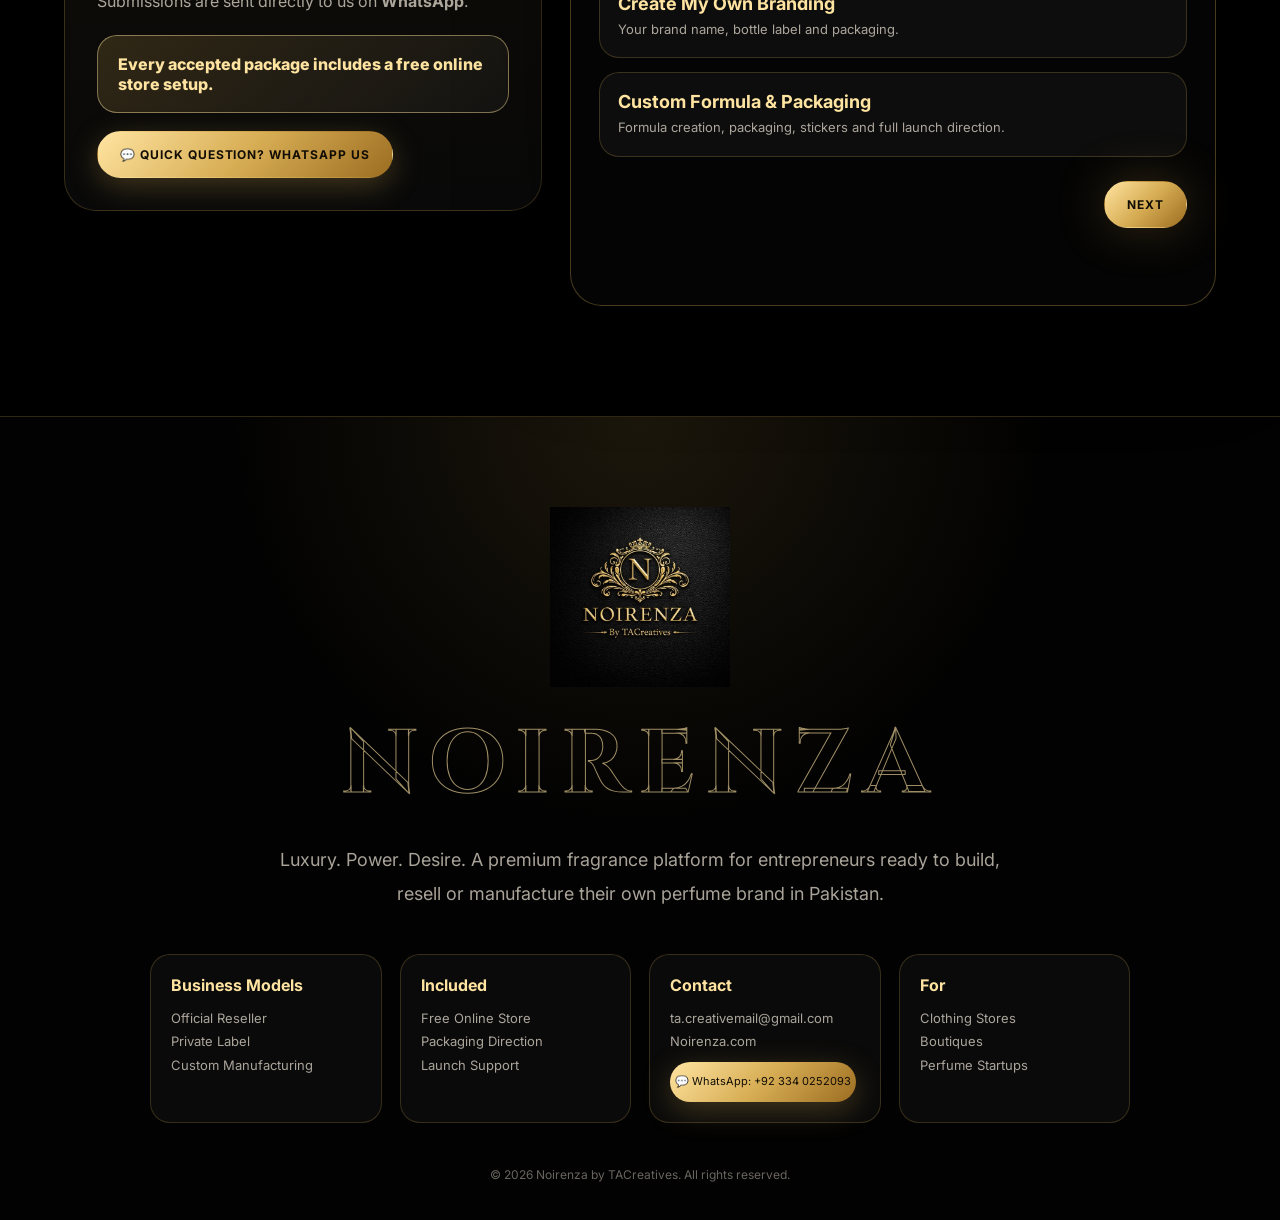
==== commit b991f6b9: "Update index.html" ====
--- a/index.html
+++ b/index.html
@@ -9,16 +9,115 @@
 <link href="https://fonts.googleapis.com/css2?family=Cinzel:wght@400;500;600;700&family=Inter:wght@300;400;500;600;700;800&display=swap" rel="stylesheet">
 <link rel="stylesheet" href="assets/css/style.css">
 <link rel="icon" type="image/webp" href="assets/images/image-01.webp">
+<style>
+/* Header Inline Layout Fixes */
+.nav {
+  position: fixed;
+  inset: 0 0 auto 0;
+  z-index: 50;
+  height: 86px;
+  padding: 0 5vw;
+  display: flex;
+  align-items: center;
+  justify-content: space-between;
+  background: linear-gradient(to bottom, rgba(0,0,0,.78), transparent);
+  backdrop-filter: blur(8px);
+  border-bottom: 1px solid rgba(215,173,84,.08);
+  width: 100%;
+}
+.navlinks {
+  display: flex;
+  align-items: center;
+  gap: 24px;
+  font-size: 11px;
+  text-transform: uppercase;
+  letter-spacing: .18em;
+  color: var(--muted, rgba(247,239,224,.68));
+}
+.navlinks > a, 
+.navlinks .dropdown-btn {
+  color: var(--gold2, #ffe4a1);
+  text-decoration: none;
+  background: none;
+  border: none;
+  font-family: inherit;
+  font-size: inherit;
+  text-transform: inherit;
+  letter-spacing: inherit;
+  cursor: pointer;
+  padding: 0;
+  display: inline-flex;
+  align-items: center;
+}
+.dropdown {
+  position: relative;
+  display: inline-flex;
+  align-items: center;
+  height: 100%;
+}
+.dropdown-content {
+  display: none;
+  position: absolute;
+  top: 100%;
+  left: 50%;
+  transform: translateX(-50%);
+  background: rgba(10, 9, 8, 0.95);
+  min-width: 160px;
+  box-shadow: 0 15px 35px rgba(0,0,0,.6);
+  border: 1px solid rgba(215,173,84,.22);
+  border-radius: 6px;
+  padding: 8px 0;
+  z-index: 100;
+  backdrop-filter: blur(10px);
+}
+.dropdown-content a {
+  color: var(--text, #f7efe0);
+  padding: 10px 16px;
+  text-decoration: none;
+  display: block;
+  font-size: 10px;
+  text-transform: uppercase;
+  letter-spacing: .15em;
+  white-space: nowrap;
+}
+.dropdown-content a:hover {
+  background: rgba(215,173,84,.12);
+  color: var(--gold2, #ffe4a1);
+}
+.dropdown:hover .dropdown-content {
+  display: block;
+}
+</style>
 </head>
 <body>
 <div class="particles" id="particles"></div>
 
-<!-- Floating WhatsApp button (visible on every section while scrolling) -->
 <a class="wa-float" href="https://wa.me/923340252093?text=Hi%20Noirenza%2C%20I%20want%20to%20know%20more%20about%20starting%20my%20perfume%20brand." target="_blank" rel="noopener" aria-label="Chat on WhatsApp">
   <svg viewBox="0 0 32 32" xmlns="http://www.w3.org/2000/svg"><path d="M16.004 3C9.377 3 4 8.373 4 15c0 2.34.66 4.52 1.8 6.38L4 29l7.8-1.75A11.9 11.9 0 0 0 16 27c6.627 0 12-5.373 12-12S22.63 3 16.004 3Zm0 21.8c-1.98 0-3.83-.55-5.41-1.5l-.39-.23-4.63 1.04 1.04-4.5-.25-.4A9.77 9.77 0 0 1 5.2 15c0-5.96 4.85-10.8 10.8-10.8S26.8 9.04 26.8 15 21.96 24.8 16.004 24.8Zm5.98-8.13c-.33-.16-1.94-.96-2.24-1.07-.3-.11-.52-.16-.74.17-.22.32-.85 1.07-1.04 1.29-.19.22-.38.24-.71.08-.33-.16-1.38-.51-2.63-1.63-.97-.87-1.63-1.94-1.82-2.27-.19-.32-.02-.5.14-.66.15-.15.33-.38.5-.57.16-.19.22-.32.33-.54.11-.22.05-.41-.03-.57-.08-.16-.74-1.79-1.02-2.45-.27-.65-.54-.56-.74-.57-.19-.01-.41-.01-.63-.01-.22 0-.57.08-.87.41-.3.32-1.14 1.12-1.14 2.72s1.17 3.16 1.33 3.38c.16.22 2.3 3.51 5.57 4.93.78.34 1.38.54 1.85.69.78.25 1.48.21 2.04.13.62-.09 1.94-.79 2.21-1.56.27-.76.27-1.42.19-1.56-.08-.14-.3-.22-.63-.38Z"/></svg>
 </a>
 
-<nav class="nav"><a class="brand" href="#top"><img src="assets/images/image-01.webp" alt="Noirenza logo"><span>NOIRENZA</span></a><div class="navlinks"><a href="#models">Models</a><a href="#reseller">Reseller</a><a href="#custom">Private Label</a><a href="#application">Apply</a></div><a class="navcta wa-btn" href="https://wa.me/923340252093?text=Hi%20Noirenza%2C%20I%20want%20to%20start%20my%20own%20perfume%20brand." target="_blank" rel="noopener">Chat on WhatsApp</a></nav>
+<nav class="nav">
+  <a class="brand" href="#top">
+    <img src="assets/images/image-01.webp" alt="Noirenza logo">
+    <span>NOIRENZA</span>
+  </a>
+  <div class="navlinks">
+    <a href="#models">Models</a>
+    <a href="#reseller">Reseller</a>
+    <a href="#custom">Private Label</a>
+    <div class="dropdown">
+      <button class="dropdown-btn">Catalogue</button>
+      <div class="dropdown-content">
+        <a href="30ml-bottles.html">30ml Bottles</a>
+        <a href="50ml-bottles.html">50ml Bottles</a>
+        <a href="testers.html">Testers</a>
+        <a href="boxes.html">Boxes</a>
+      </div>
+    </div>
+    <a href="#application">Apply</a>
+  </div>
+  <a class="navcta wa-btn" href="https://wa.me/923340252093?text=Hi%20Noirenza%2C%20I%20want%20to%20start%20my%20own%20perfume%20brand." target="_blank" rel="noopener">Chat on WhatsApp</a>
+</nav>
 
 <main id="top">
 
--- a/assets/css/style.css
+++ b/assets/css/style.css
@@ -1,15 +1,274 @@
-:root{--black:#030303;--soft:#0a0908;--panel:rgba(14,12,9,.72);--gold:#d7ad54;--gold2:#ffe4a1;--bronze:#7f5a1e;--text:#f7efe0;--muted:rgba(247,239,224,.68);--line:rgba(215,173,84,.22);--glass:rgba(255,255,255,.06);--fontHead:'Cinzel',serif;--font:'Inter',sans-serif;}
-*{box-sizing:border-box;margin:0;padding:0}html{scroll-behavior:smooth;background:#000}body{font-family:var(--font);background:#000;color:var(--text);overflow-x:hidden}a{color:inherit;text-decoration:none}img{max-width:100%;display:block}button,input,select,textarea{font-family:inherit}
-body:before{content:"";position:fixed;inset:0;z-index:-3;background:radial-gradient(circle at 80% 5%,rgba(215,173,84,.18),transparent 32%),radial-gradient(circle at 20% 20%,rgba(255,214,130,.08),transparent 28%),#000}
-body:after{content:"";position:fixed;inset:0;z-index:-2;opacity:.28;background-image:linear-gradient(rgba(255,255,255,.025) 1px,transparent 1px),linear-gradient(90deg,rgba(255,255,255,.025) 1px,transparent 1px);background-size:70px 70px;mask-image:radial-gradient(circle at center,#000,transparent 80%)}
-.particles{position:fixed;inset:0;z-index:-1;pointer-events:none;overflow:hidden}.particle{position:absolute;width:2px;height:2px;border-radius:50%;background:var(--gold2);box-shadow:0 0 14px var(--gold);animation:float linear infinite;opacity:.75}@keyframes float{from{transform:translateY(105vh) scale(.6)}to{transform:translateY(-10vh) scale(1.4)}}
-.nav{position:fixed;inset:0 0 auto 0;z-index:50;height:86px;padding:16px 5vw;display:flex;align-items:center;justify-content:space-between;background:linear-gradient(to bottom,rgba(0,0,0,.78),transparent);backdrop-filter:blur(8px);border-bottom:1px solid rgba(215,173,84,.08)}.brand{display:flex;align-items:center;gap:14px}.brand img{width:58px;height:58px;object-fit:contain;border-radius:12px}.brand span{font-family:var(--fontHead);letter-spacing:.16em;font-size:18px;color:var(--gold2)}.navlinks{display:flex;gap:26px;font-size:11px;text-transform:uppercase;letter-spacing:.18em;color:var(--muted)}.navlinks a:hover{color:var(--gold2)}.navcta{padding:13px 18px;border:1px solid var(--line);border-radius:999px;background:linear-gradient(135deg,rgba(215,173,84,.15),rgba(255,255,255,.03));font-size:12px;text-transform:uppercase;letter-spacing:.12em;color:var(--gold2)}
-.hero{min-height:100vh;padding:130px 5vw 90px;display:grid;grid-template-columns:1.02fr .98fr;align-items:center;gap:44px;position:relative}.kicker{color:var(--gold2);font-size:12px;letter-spacing:.28em;text-transform:uppercase;margin-bottom:18px}h1{font-family:var(--fontHead);font-size:clamp(42px,6vw,92px);line-height:.95;letter-spacing:-.04em;font-weight:600;text-shadow:0 0 45px rgba(215,173,84,.16)}.gold{color:var(--gold2)}.lead{max-width:680px;margin-top:26px;color:var(--muted);font-size:18px;line-height:1.85}.hero-actions{display:flex;gap:14px;flex-wrap:wrap;margin-top:34px}.btn{border:1px solid var(--line);border-radius:999px;padding:15px 22px;background:rgba(255,255,255,.04);color:var(--text);font-weight:700;letter-spacing:.08em;text-transform:uppercase;font-size:12px;cursor:pointer;transition:.35s}.btn.primary{background:linear-gradient(135deg,var(--gold2),var(--gold),#9c6d21);color:#120d04;box-shadow:0 0 50px rgba(215,173,84,.25)}.btn:hover{transform:translateY(-3px);box-shadow:0 18px 48px rgba(0,0,0,.35)}.hero-card{position:relative;min-height:660px;border:1px solid var(--line);border-radius:34px;overflow:hidden;background:#050403;box-shadow:0 30px 130px rgba(215,173,84,.12)}.hero-card:before{content:"";position:absolute;inset:-1px;background:radial-gradient(circle at 50% 15%,rgba(255,220,130,.24),transparent 34%),linear-gradient(180deg,rgba(255,255,255,.08),transparent 45%);z-index:1;pointer-events:none}.hero-bg{position:absolute;inset:0;width:100%;height:100%;object-fit:cover;opacity:.54;filter:saturate(1.1) contrast(1.06)}.hero-bottle{position:absolute;right:7%;bottom:1%;width:min(58%,440px);filter:drop-shadow(0 0 54px rgba(215,173,84,.35));animation:bottle 5s ease-in-out infinite;z-index:2}@keyframes bottle{50%{transform:translateY(-16px) rotate(-1deg)}}.hero-logo{position:absolute;left:34px;top:30px;width:170px;z-index:2;filter:drop-shadow(0 0 35px rgba(215,173,84,.22))}
-.hero-banner{position:absolute;inset:0;width:100%;height:100%;object-fit:cover;filter:saturate(1.1) contrast(1.06);animation:bottle 5s ease-in-out infinite;z-index:1}.badge-row{display:grid;grid-template-columns:repeat(3,1fr);gap:14px;margin-top:34px;max-width:760px}.badge{border:1px solid var(--line);border-radius:18px;padding:18px;background:rgba(255,255,255,.035)}.badge strong{display:block;color:var(--gold2);font-family:var(--fontHead);font-size:22px;margin-bottom:5px}.badge span{font-size:12px;color:var(--muted);line-height:1.5}
-section{padding:110px 5vw}.section-title{display:flex;justify-content:space-between;gap:28px;align-items:flex-end;margin-bottom:42px}.section-title h2{font-family:var(--fontHead);font-size:clamp(32px,4.4vw,64px);line-height:1.05;font-weight:600}.section-title p{max-width:520px;color:var(--muted);line-height:1.75}
-.offer-grid{display:grid;grid-template-columns:repeat(3,1fr);gap:22px}.offer{position:relative;border:1px solid var(--line);border-radius:30px;min-height:430px;overflow:hidden;background:rgba(255,255,255,.035);padding:28px;display:flex;flex-direction:column;justify-content:flex-end;isolation:isolate}.offer:before{content:"";position:absolute;inset:0;background:linear-gradient(to top,rgba(0,0,0,.95),rgba(0,0,0,.25));z-index:-1}.offer img{position:absolute;inset:0;width:100%;height:100%;object-fit:cover;z-index:-2;transition:transform .8s ease}.offer:hover img{transform:scale(1.08)}.offer small{color:var(--gold2);letter-spacing:.2em;text-transform:uppercase}.offer h3{font-family:var(--fontHead);font-size:28px;margin:10px 0 12px}.offer ul{list-style:none;display:grid;gap:9px;color:var(--muted);font-size:14px}.offer li:before{content:'✦';color:var(--gold);margin-right:8px}
-.scene{display:grid;grid-template-columns:1fr 1fr;gap:28px;align-items:center}.visual{position:relative;border:1px solid var(--line);border-radius:34px;overflow:hidden;min-height:570px;background:#050505;box-shadow:0 22px 90px rgba(0,0,0,.5)}.visual img{position:absolute;inset:0;width:100%;height:100%;object-fit:cover}.visual:after{content:"";position:absolute;inset:0;background:linear-gradient(to top,rgba(0,0,0,.7),transparent 50%)}.copy{padding:28px}.copy h2{font-family:var(--fontHead);font-size:clamp(32px,4vw,62px);line-height:1.05;margin-bottom:24px}.copy p{color:var(--muted);line-height:1.85;margin-bottom:24px;font-size:16px}.feature-list{display:grid;grid-template-columns:1fr 1fr;gap:12px}.feature{border:1px solid var(--line);border-radius:16px;padding:14px;background:rgba(255,255,255,.04);color:var(--text);font-size:14px}.free-store{margin-top:18px;padding:18px 20px;border:1px solid rgba(255,228,161,.45);border-radius:20px;background:linear-gradient(135deg,rgba(215,173,84,.18),rgba(255,255,255,.04));color:var(--gold2);font-weight:800}
-.process{display:grid;grid-template-columns:repeat(5,1fr);gap:15px}.step{border:1px solid var(--line);border-radius:24px;padding:22px;background:linear-gradient(180deg,rgba(255,255,255,.06),rgba(255,255,255,.02));min-height:170px}.step b{font-family:var(--fontHead);color:var(--gold2);font-size:28px}.step h4{margin:14px 0 8px}.step p{color:var(--muted);font-size:13px;line-height:1.6}
-.form-wrap{display:grid;grid-template-columns:.85fr 1.15fr;gap:28px;align-items:stretch}.form-intro{border:1px solid var(--line);border-radius:32px;padding:32px;background:linear-gradient(180deg,rgba(215,173,84,.08),rgba(255,255,255,.035))}.form-intro h2{font-family:var(--fontHead);font-size:44px;line-height:1.05}.form-intro p{color:var(--muted);line-height:1.75;margin:20px 0}.form-box{border:1px solid rgba(215,173,84,.32);border-radius:32px;padding:28px;background:rgba(5,5,5,.82);box-shadow:0 28px 100px rgba(0,0,0,.55);min-height:600px}.progress{height:6px;background:rgba(255,255,255,.08);border-radius:999px;margin-bottom:28px;overflow:hidden}.bar{height:100%;width:20%;background:linear-gradient(90deg,var(--gold),var(--gold2));border-radius:inherit;transition:.4s}.q{display:none;animation:fade .45s ease}.q.active{display:block}@keyframes fade{from{opacity:0;transform:translateY(14px)}to{opacity:1;transform:translateY(0)}}.q h3{font-family:var(--fontHead);font-size:34px;margin-bottom:12px}.q p{color:var(--muted);margin-bottom:22px;line-height:1.6}.choices{display:grid;gap:14px}.choice{border:1px solid var(--line);border-radius:20px;padding:18px;background:rgba(255,255,255,.04);cursor:pointer;transition:.3s}.choice:hover,.choice.selected{border-color:var(--gold2);background:rgba(215,173,84,.12);transform:translateX(4px)}.choice strong{display:block;font-size:18px;color:var(--gold2);margin-bottom:4px}.choice span{color:var(--muted);font-size:13px;line-height:1.5}.fields{display:grid;grid-template-columns:1fr 1fr;gap:14px}.field{display:flex;flex-direction:column;gap:8px}.field.full{grid-column:1/-1}label{font-size:12px;color:var(--gold2);letter-spacing:.1em;text-transform:uppercase}input,select,textarea{width:100%;border:1px solid var(--line);border-radius:16px;background:rgba(255,255,255,.055);color:var(--text);padding:15px;outline:none}textarea{min-height:120px;resize:vertical}select option{background:#070707}.form-actions{display:flex;justify-content:space-between;gap:12px;margin-top:24px}.hidden{display:none!important}
-.footer{padding:90px 5vw 38px;border-top:1px solid var(--line);background:radial-gradient(circle at 50% 0%,rgba(215,173,84,.12),transparent 40%),#020202;text-align:center}.footer-logo{width:180px;margin:0 auto 18px}.footer h2{font-family:var(--fontHead);font-size:clamp(38px,7vw,100px);letter-spacing:.12em;color:transparent;-webkit-text-stroke:1px rgba(255,228,161,.62)}.foot-grid{display:grid;grid-template-columns:repeat(4,1fr);gap:18px;max-width:980px;margin:44px auto;text-align:left}.foot-card{border:1px solid var(--line);border-radius:20px;padding:20px;background:rgba(255,255,255,.035)}.foot-card h4{color:var(--gold2);margin-bottom:12px}.foot-card p,.foot-card a{display:block;color:var(--muted);font-size:13px;line-height:1.8}.copyright{color:rgba(247,239,224,.42);font-size:12px}
-.reveal{opacity:0;transform:translateY(35px);transition:1s ease}.reveal.in{opacity:1;transform:none}@media(max-width:980px){.hero,.scene,.form-wrap{grid-template-columns:1fr}.hero-card{min-height:560px}.offer-grid,.process,.foot-grid{grid-template-columns:1fr 1fr}.navlinks{display:none}}@media(max-width:640px){.hero{padding-top:110px}.brand span{font-size:14px}.navcta{display:none}.badge-row,.offer-grid,.process,.feature-list,.fields,.foot-grid{grid-template-columns:1fr}section{padding:72px 5vw}.hero-card{min-height:440px;border-radius:24px}.hero-logo{width:120px}.hero-bottle{width:62%;right:4%}.visual{min-height:390px}.section-title{display:block}}
+:root{
+  --black:#030303;
+  --soft:#0a0908;
+  --panel:rgba(14,12,9,.72);
+  --gold:#d7ad54;
+  --gold2:#ffe4a1;
+  --bronze:#7f5a1e;
+  --text:#f7efe0;
+  --muted:rgba(247,239,224,.68);
+  --line:rgba(215,173,84,.22);
+  --glass:rgba(255,255,255,.06);
+  --fontHead:'Cinzel',serif;
+  --font:'Inter',sans-serif;
+}
+*{box-sizing:border-box;margin:0;padding:0}
+html{scroll-behavior:smooth;background:#000}
+body{font-family:var(--font);background:#000;color:var(--text);overflow-x:hidden;position:relative}
+a{color:inherit;text-decoration:none}
+img{max-width:100%;display:block}
+button,input,select,textarea{font-family:var(--font)}
+
+body::before{content:"";position:fixed;inset:0;z-index:-3;
+  background:
+    radial-gradient(circle at 80% 5%,rgba(215,173,84,.18),transparent 32%),
+    radial-gradient(circle at 20% 20%,rgba(255,214,130,.08),transparent 28%),
+    #000;
+}
+body::after{content:"";position:fixed;inset:0;z-index:-2;opacity:.28;
+  background-image:
+    linear-gradient(rgba(255,255,255,.025) 1px,transparent 1px),
+    linear-gradient(90deg,rgba(255,255,255,.025) 1px,transparent 1px);
+  background-size:70px 70px;
+  mask-image:radial-gradient(circle at center,#000,transparent 80%);
+}
+.particles{position:fixed;inset:0;z-index:-1;pointer-events:none;overflow:hidden}
+.particle{position:absolute;width:2px;height:2px;border-radius:50%;background:var(--gold2);box-shadow:0 0 14px var(--gold);animation:float linear infinite;opacity:.75}
+@keyframes float{from{transform:translateY(105vh) scale(.6)}to{transform:translateY(-10vh) scale(1.4)}}
+ 
+.nav {
+  position: fixed;
+  inset: 0 0 auto 0;
+  z-index: 50;
+  height: 86px;
+  padding: 0 5vw;
+  display: flex;
+  align-items: center;
+  justify-content: space-between;
+  background: linear-gradient(to bottom, rgba(0,0,0,.78), transparent);
+  backdrop-filter: blur(8px);
+  border-bottom: 1px solid rgba(215,173,84,.08);
+  width: 100%;
+}
+.navlinks {
+  display: flex;
+  align-items: center;
+  gap: 24px;
+  font-size: 11px;
+  text-transform: uppercase;
+  letter-spacing: .18em;
+  color: var(--muted, rgba(247,239,224,.68));
+}
+.navlinks > a, 
+.navlinks .dropdown-btn {
+  color: var(--gold2, #ffe4a1);
+  text-decoration: none;
+  background: none;
+  border: none;
+  font-family: inherit;
+  font-size: inherit;
+  text-transform: inherit;
+  letter-spacing: inherit;
+  cursor: pointer;
+  padding: 0;
+  display: inline-flex;
+  align-items: center;
+}
+.dropdown {
+  position: relative;
+  display: inline-flex;
+  align-items: center;
+  height: 100%;
+}
+.dropdown-content {
+  display: none;
+  position: absolute;
+  top: 100%;
+  left: 50%;
+  transform: translateX(-50%);
+  background: rgba(10, 9, 8, 0.95);
+  min-width: 160px;
+  box-shadow: 0 15px 35px rgba(0,0,0,.6);
+  border: 1px solid rgba(215,173,84,.22);
+  border-radius: 6px;
+  padding: 8px 0;
+  z-index: 100;
+  backdrop-filter: blur(10px);
+}
+.dropdown-content a {
+  color: var(--text, #f7efe0);
+  padding: 10px 16px;
+  text-decoration: none;
+  display: block;
+  font-size: 10px;
+  text-transform: uppercase;
+  letter-spacing: .15em;
+  white-space: nowrap;
+}
+.dropdown-content a:hover {
+  background: rgba(215,173,84,.12);
+  color: var(--gold2, #ffe4a1);
+}
+.dropdown:hover .dropdown-content {
+  display: block;
+}
+.brand{display:flex;align-items:center;gap:14px}
+.brand img{width:58px;height:58px;object-fit:cover;border-radius:12px}
+.brand span{font-family:var(--fontHead);letter-spacing:.16em;font-size:18px;color:var(--gold2)}
+.navlinks{display:flex;gap:26px;font-size:11px;text-transform:uppercase;letter-spacing:.18em;color:var(--muted)}
+.navlinks a{color:var(--gold2)}
+.dropdown{position:relative;display:inline-block}
+.dropdown-btn{background:none;border:none;color:var(--gold2);font-size:11px;text-transform:uppercase;letter-spacing:.18em;cursor:pointer;padding:8px 12px;display:flex;align-items:center;gap:6px;transition:.3s}
+.dropdown-btn:hover{color:var(--gold2)}
+.dropdown-btn::after{content:'▼';font-size:8px;transition:.3s}
+.dropdown:hover .dropdown-btn::after{transform:rotate(180deg)}
+.dropdown-content{display:none;position:absolute;top:100%;left:0;background:rgba(10,9,8,.95);min-width:180px;border:1px solid var(--line);border-radius:8px;box-shadow:0 10px 40px rgba(0,0,0,.5);z-index:100;padding:8px 0;backdrop-filter:blur(10px)}
+.dropdown:hover .dropdown-content{display:block}
+.dropdown-content a{color:var(--text);padding:10px 16px;text-decoration:none;display:block;font-size:11px;letter-spacing:.1em;text-transform:uppercase;transition:.3s}
+.dropdown-content a:hover{background:rgba(215,173,84,.1);color:var(--gold2);padding-left:20px}
+.navcta{padding:13px 18px;border:1px solid var(--line);border-radius:999px;background:linear-gradient(135deg,rgba(215,173,84,.15),rgba(255,255,255,.03));font-size:12px;text-transform:uppercase;letter-spacing:.12em;color:var(--gold2)}
+
+/* HERO */
+.hero{min-height:100vh;padding:130px 5vw 90px;display:grid;grid-template-columns:1.02fr .98fr;align-items:center;gap:44px;position:relative}
+.kicker{color:var(--gold2);font-size:12px;letter-spacing:.28em;text-transform:uppercase;margin-bottom:18px}
+h1{font-family:var(--fontHead);font-size:clamp(42px,6vw,92px);line-height:.95;letter-spacing:-.04em;font-weight:600;text-shadow:0 0 45px rgba(215,173,84,.16)}
+.gold{color:var(--gold2)}
+.lead{max-width:680px;margin-top:26px;color:var(--muted);font-size:18px;line-height:1.85}
+.hero-actions{display:flex;gap:14px;flex-wrap:wrap;margin-top:34px}
+.btn{border:1px solid var(--line);border-radius:999px;padding:15px 22px;background:rgba(255,255,255,.04);color:var(--text);font-weight:700;letter-spacing:.08em;text-transform:uppercase;font-size:12px;cursor:pointer;transition:.35s;display:inline-flex;align-items:center;justify-content:center;gap:8px}
+.btn.primary{background:linear-gradient(135deg,var(--gold2),var(--gold),#9c6d21);color:#120d04;box-shadow:0 0 50px rgba(215,173,84,.25);border-color:transparent}
+.btn:hover{transform:translateY(-3px);box-shadow:0 18px 48px rgba(0,0,0,.35)}
+.hero-card{position:relative;min-height:660px;border:1px solid var(--line);border-radius:34px;overflow:hidden;background:#050403;box-shadow:0 30px 130px rgba(215,173,84,.12)}
+.hero-card::before{content:"";position:absolute;inset:-1px;background:radial-gradient(circle at 50% 15%,rgba(255,220,130,.24),transparent 34%),linear-gradient(180deg,rgba(255,255,255,.08),transparent 45%);z-index:1;pointer-events:none}
+.hero-banner{position:absolute;inset:0;width:100%;height:100%;object-fit:cover;filter:brightness(1.1) contrast(1.06);animation:bottle 5s ease-in-out infinite;z-index:1}
+@keyframes bottle{50%{transform:translateY(-16px) rotate(-1deg)}}
+.badge-row{display:grid;grid-template-columns:repeat(3,1fr);gap:14px;margin-top:34px;max-width:760px}
+.badge{border:1px solid var(--line);border-radius:18px;padding:18px;background:rgba(255,255,255,.035)}
+.badge strong{display:block;color:var(--gold2);font-family:var(--fontHead);font-size:22px;margin-bottom:5px}
+.badge span{font-size:12px;color:var(--muted);line-height:1.5}
+
+section{padding:110px 5vw}
+.section-title{display:flex;justify-content:space-between;gap:28px;align-items:flex-end;margin-bottom:42px;flex-wrap:wrap}
+.section-title h2{font-family:var(--fontHead);font-size:clamp(32px,4.4vw,64px);line-height:1.05;font-weight:600}
+.section-title p{max-width:520px;color:var(--muted);line-height:1.75}
+
+.offer-grid{display:grid;grid-template-columns:repeat(3,1fr);gap:22px}
+.offer{position:relative;border:1px solid var(--line);border-radius:30px;min-height:430px;overflow:hidden;background:rgba(255,255,255,.035);padding:28px;display:flex;flex-direction:column;justify-content:flex-end;isolation:isolate;gap:8px}
+.offer::before{content:"";position:absolute;inset:0;background:linear-gradient(to top,rgba(0,0,0,.95),rgba(0,0,0,.25));z-index:-1}
+.offer img{position:absolute;inset:0;width:100%;height:100%;object-fit:cover;z-index:-2;transition:.8s ease}
+.offer:hover img{transform:scale(1.08)}
+.offer small{color:var(--gold2);letter-spacing:.2em;text-transform:uppercase}
+.offer h3{font-family:var(--fontHead);font-size:28px;margin:10px 0 12px}
+.offer ul{list-style:none;display:flex;flex-direction:column;gap:9px;color:var(--muted);font-size:14px;margin-bottom:10px}
+.offer li::before{content:'✦';color:var(--gold);margin-right:8px}
+
+.scene{display:grid;grid-template-columns:1fr 1fr;gap:28px;align-items:center}
+.visual{position:relative;border:1px solid var(--line);border-radius:34px;overflow:hidden;min-height:570px;background:#050505;box-shadow:0 22px 90px rgba(0,0,0,.5)}
+.visual img{position:absolute;inset:0;width:100%;height:100%;object-fit:cover}
+.visual::after{content:"";position:absolute;inset:0;background:linear-gradient(to top,rgba(0,0,0,.7),transparent 50%)}
+.copy{padding:28px}
+.copy h2{font-family:var(--fontHead);font-size:clamp(32px,4vw,62px);line-height:1.05;margin-bottom:24px}
+.copy p{color:var(--muted);line-height:1.85;margin-bottom:24px;font-size:16px}
+.feature-list{display:grid;grid-template-columns:1fr 1fr;gap:12px}
+.feature{border:1px solid var(--line);border-radius:16px;padding:14px;background:rgba(255,255,255,.04);color:var(--text);font-size:14px}
+.free-store{margin-top:18px;padding:18px 20px;border:1px solid rgba(255,228,161,.45);border-radius:20px;background:linear-gradient(135deg,rgba(215,173,84,.18),rgba(255,255,255,.04));color:var(--gold2);font-weight:800}
+
+.process{display:grid;grid-template-columns:repeat(5,1fr);gap:15px}
+.step{border:1px solid var(--line);border-radius:24px;padding:22px;background:linear-gradient(180deg,rgba(255,255,255,.06),rgba(255,255,255,.02));min-height:170px}
+.step b{font-family:var(--fontHead);color:var(--gold2);font-size:28px}
+.step h4{margin:14px 0 8px}
+.step p{color:var(--muted);font-size:13px;line-height:1.6}
+
+.form-wrap{display:grid;grid-template-columns:.85fr 1.15fr;gap:28px;align-items:start}
+.form-intro{border:1px solid var(--line);border-radius:32px;padding:32px;background:linear-gradient(180deg,rgba(215,173,84,.08),rgba(255,255,255,.035))}
+.form-intro h2{font-family:var(--fontHead);font-size:44px;line-height:1.05}
+.form-intro p{color:var(--muted);line-height:1.75;margin:20px 0}
+.form-box{border:1px solid rgba(215,173,84,.32);border-radius:32px;padding:28px;background:rgba(5,5,5,.82);box-shadow:0 28px 100px rgba(0,0,0,.55);min-height:600px}
+.progress{height:6px;background:rgba(255,255,255,.08);border-radius:999px;margin-bottom:28px;overflow:hidden}
+.bar{height:100%;width:20%;background:linear-gradient(90deg,var(--gold),var(--gold2));border-radius:999px;transition:.4s}
+.q{display:none;animation:fade .45s ease}
+.q.active{display:block}
+@keyframes fade{from{opacity:0;transform:translateY(14px)}to{opacity:1;transform:translateY(0)}}
+.q h3{font-family:var(--fontHead);font-size:34px;margin-bottom:12px}
+.q p{color:var(--muted);margin-bottom:22px;line-height:1.6}
+.choices{display:flex;flex-direction:column;gap:14px}
+.choice{border:1px solid var(--line);border-radius:20px;padding:18px;background:rgba(255,255,255,.04);cursor:pointer;transition:.3s}
+.choice:hover,.choice.selected{border-color:var(--gold2);background:rgba(215,173,84,.12);transform:translateX(4px)}
+.choice strong{display:block;font-size:18px;color:var(--gold2);margin-bottom:4px}
+.choice span{color:var(--muted);font-size:13px;line-height:1.5}
+.fields{display:grid;grid-template-columns:1fr 1fr;gap:14px}
+.field{display:flex;flex-direction:column;gap:8px}
+.field.full{grid-column:1/-1}
+label{font-size:12px;color:var(--gold2);letter-spacing:.1em;text-transform:uppercase}
+input,select,textarea{width:100%;border:1px solid var(--line);border-radius:16px;background:rgba(255,255,255,.055);color:var(--text);padding:15px;outline:none}
+textarea{min-height:120px;resize:vertical}
+select option{background:#070707}
+.form-actions{display:flex;justify-content:space-between;gap:12px;margin-top:24px}
+.hidden{display:none!important}
+
+.footer{padding:90px 5vw 38px;border-top:1px solid var(--line);background:radial-gradient(circle at 50% 0%,rgba(215,173,84,.12),transparent 40%),#020202;text-align:center}
+.footer-logo{width:180px;margin:0 auto 18px}
+.footer h2{font-family:var(--fontHead);font-size:clamp(38px,7vw,100px);letter-spacing:.12em;color:transparent;-webkit-text-stroke:1px rgba(255,228,161,.62)}
+.foot-grid{display:grid;grid-template-columns:repeat(4,1fr);gap:18px;max-width:980px;margin:44px auto;text-align:left}
+.foot-card{border:1px solid var(--line);border-radius:20px;padding:20px;background:rgba(255,255,255,.035)}
+.foot-card h4{color:var(--gold2);margin-bottom:12px}
+.foot-card p,.foot-card a{display:block;color:var(--muted);font-size:13px;line-height:1.8}
+.copyright{color:rgba(247,239,224,.42);font-size:12px}
+
+.reveal{opacity:0;transform:translateY(35px);transition:1s ease}
+.reveal.in{opacity:1;transform:translateY(0)}
+.wa-btn{
+  background:linear-gradient(135deg,var(--gold2),var(--gold),#9c6d21)!important;
+  color:#120d04!important;
+  border-color:transparent!important;
+  box-shadow:0 8px 30px rgba(215,173,84,.28);
+}
+.wa-btn:hover{transform:translateY(-3px);box-shadow:0 14px 40px rgba(215,173,84,.4)}
+.wa-btn.small{padding:10px 5px;font-size:11px;margin-top:14px; border-radius:50px}
+a.navcta.wa-btn{padding:13px 18px}
+
+.wa-float{
+  position:fixed;
+  right:26px;
+  bottom:26px;
+  z-index:60;
+  width:60px;
+  height:60px;
+  border-radius:50%;
+  background:linear-gradient(135deg,var(--gold2),var(--gold),#9c6d21);
+  display:flex;
+  align-items:center;
+  justify-content:center;
+  box-shadow:0 10px 34px rgba(215,173,84,.45),0 0 0 4px rgba(215,173,84,.14);
+  animation:wa-pulse 2.4s ease-in-out infinite;
+  border:1px solid rgba(255,228,161,.6);
+}
+.next-button.btnNext.hz-iconset-2.corner-right.next-show {
+    background-color: #ffffff;
+    border-radius: 50px;
+}
+.wa-float svg{width:30px;height:30px;fill:#120d04}
+@keyframes wa-pulse{
+  0%,100%{box-shadow:0 10px 34px rgba(215,173,84,.45),0 0 0 4px rgba(215,173,84,.14)}
+  50%{box-shadow:0 10px 34px rgba(215,173,84,.65),0 0 0 10px rgba(215,173,84,.06)}
+}
+
+@media(max-width:980px){
+  .hero,.scene,.form-wrap{grid-template-columns:1fr}
+  .hero-card{min-height:560px}
+  .offer-grid,.process,.foot-grid{grid-template-columns:1fr 1fr}
+  .navlinks{display:none}
+  .dropdown-content{position:static;background:rgba(10,9,8,.98);min-width:100%;border:none;border-radius:0;padding:12px 0;margin-top:8px}
+  .dropdown-btn{width:100%;justify-content:space-between;padding:12px 16px;background:rgba(255,255,255,.02);border-radius:8px}
+}
+@media(max-width:640px){
+  .hero{padding-top:110px}
+  .brand span{font-size:14px}
+  .navcta{display:none}
+  .badge-row,.offer-grid,.process,.feature-list,.fields,.foot-grid{grid-template-columns:1fr}
+  section{padding:72px 5vw}
+  .hero-card{min-height:440px;border-radius:24px}
+  .visual{min-height:390px}
+  .section-title{display:block}
+  .wa-float{right:16px;bottom:16px;width:54px;height:54px}
+}
